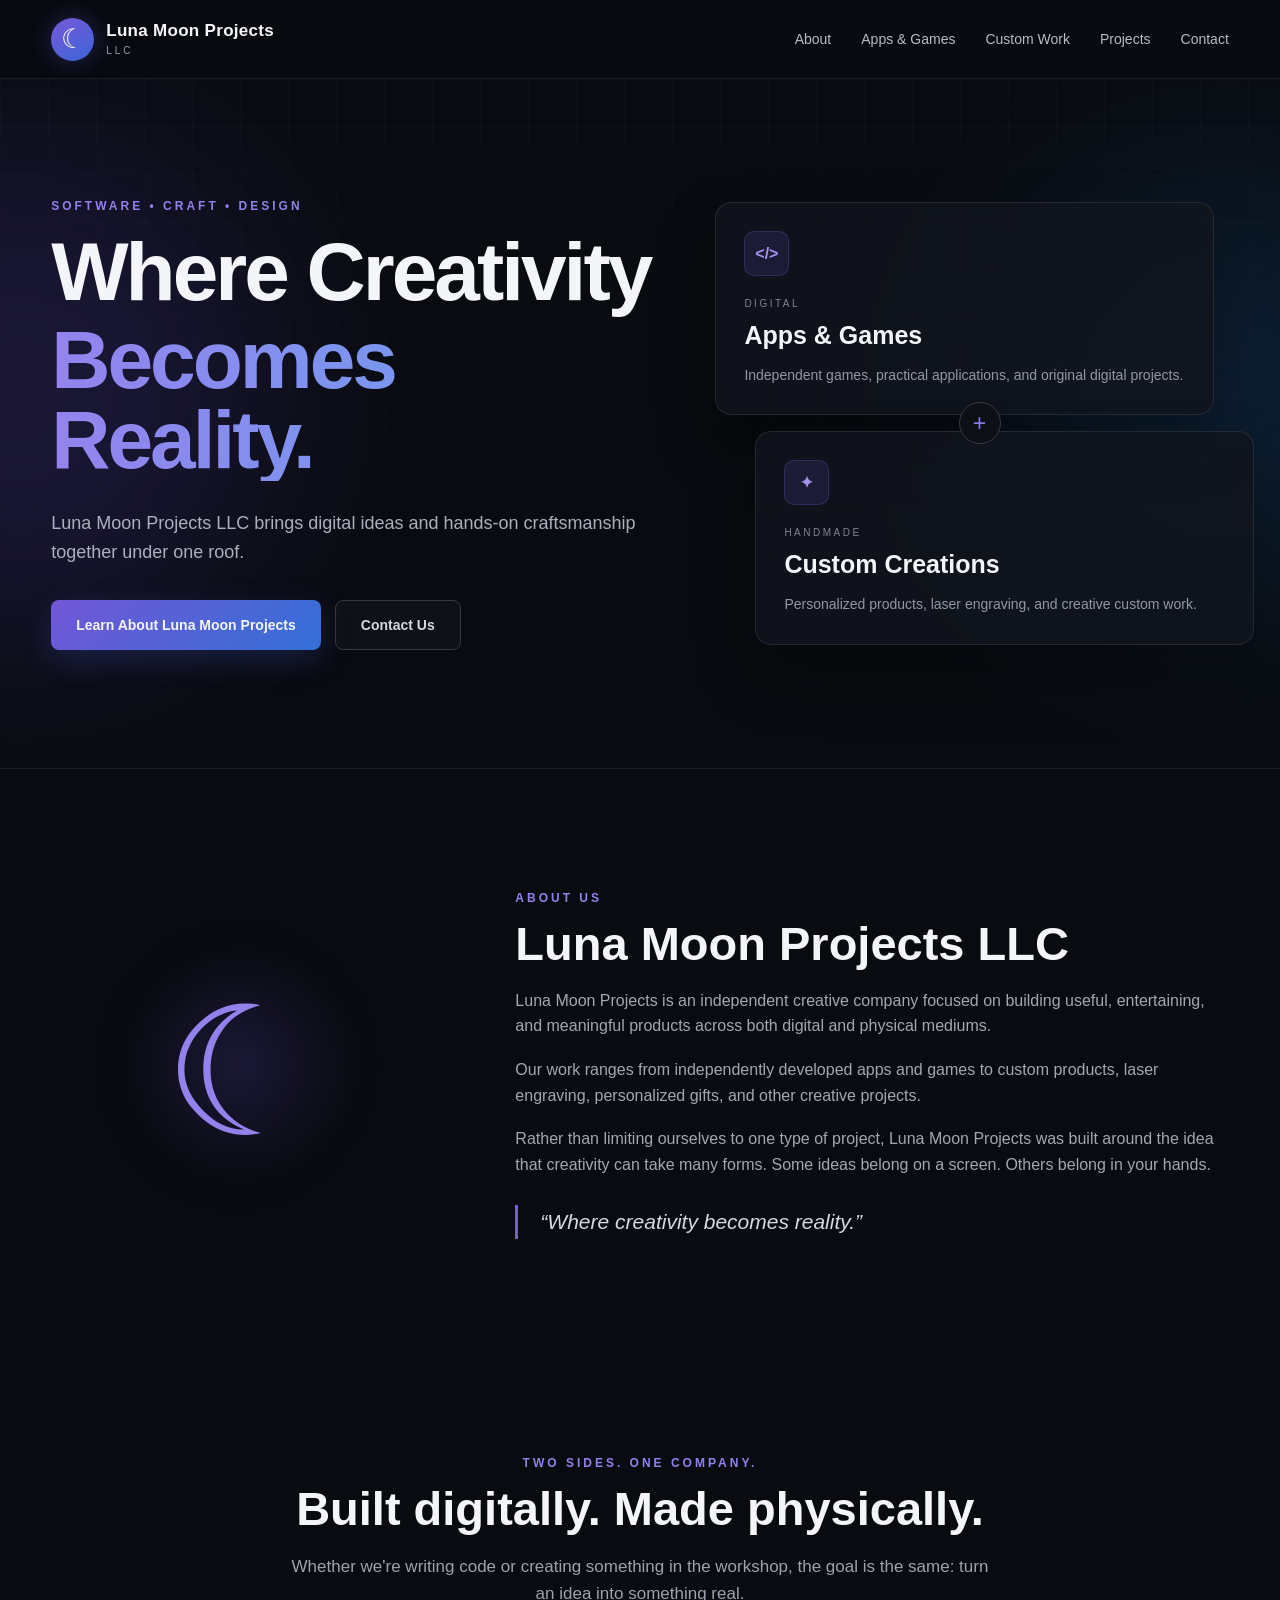
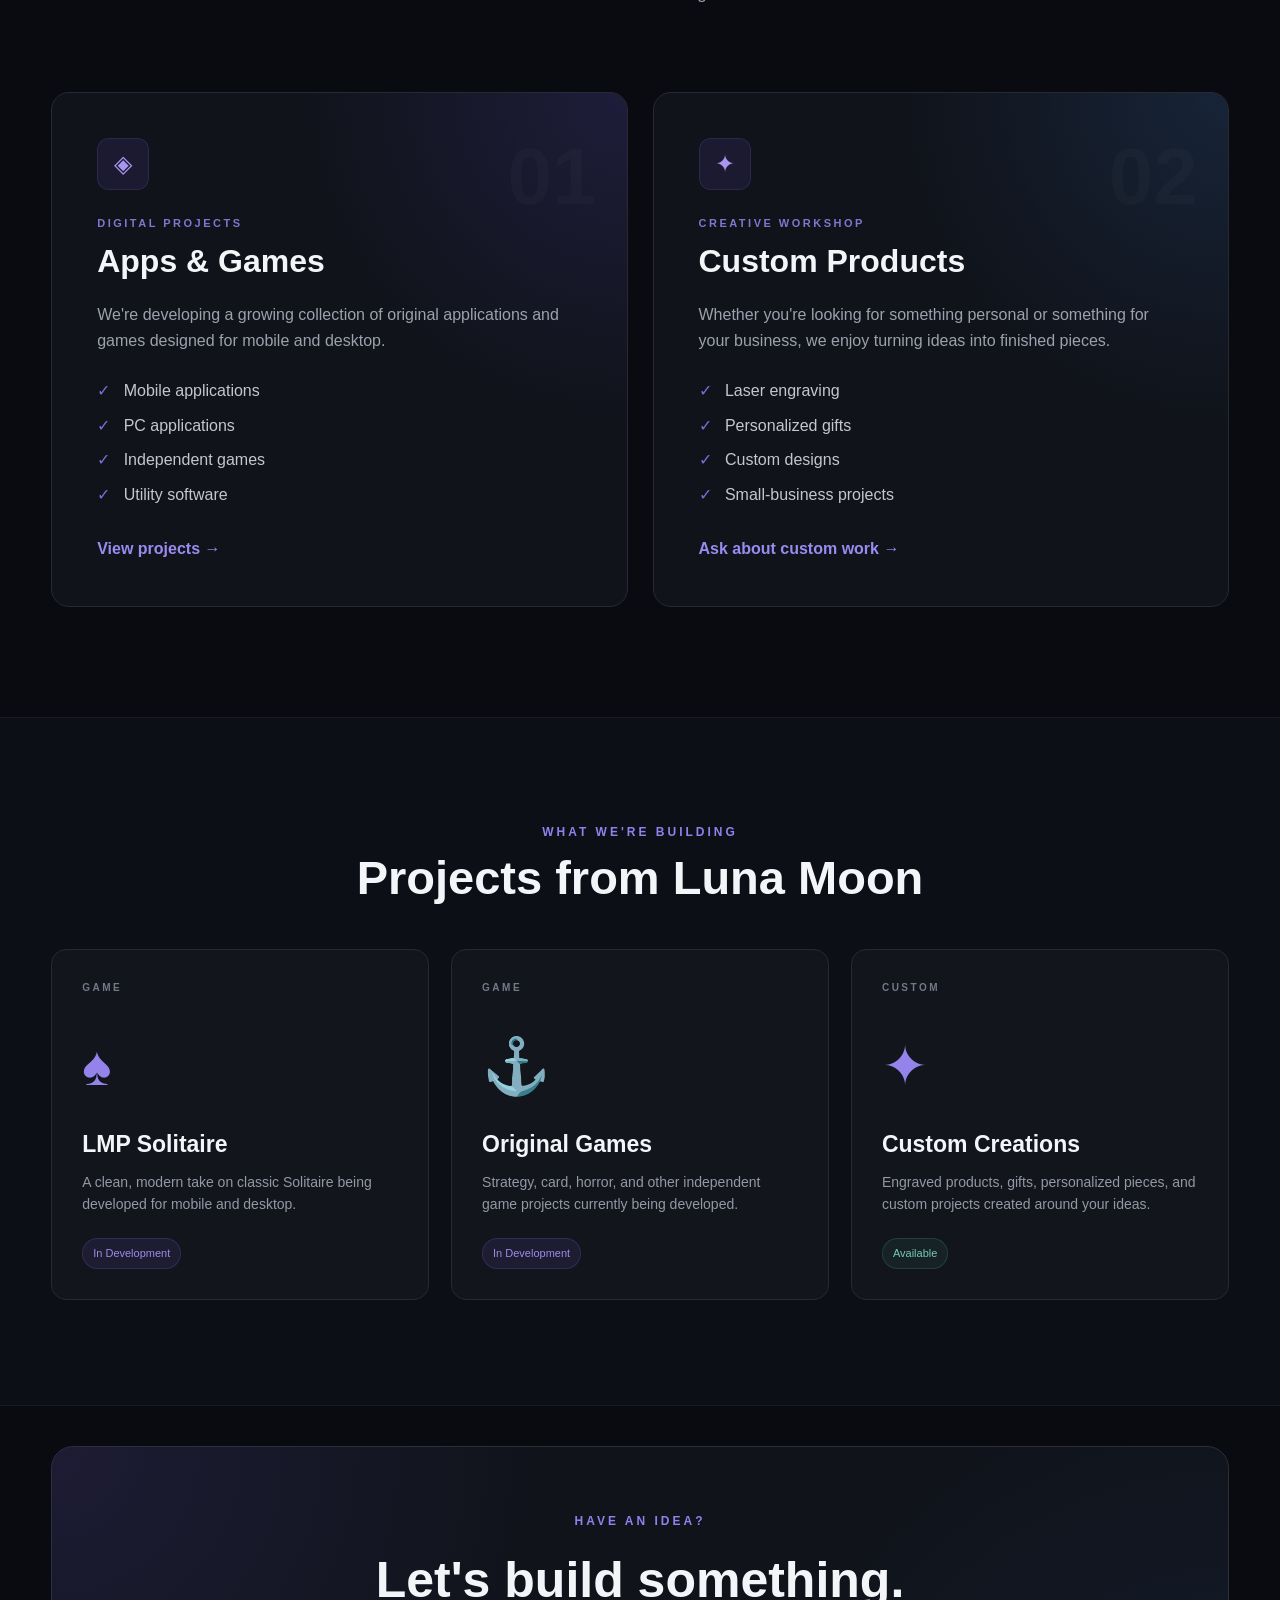
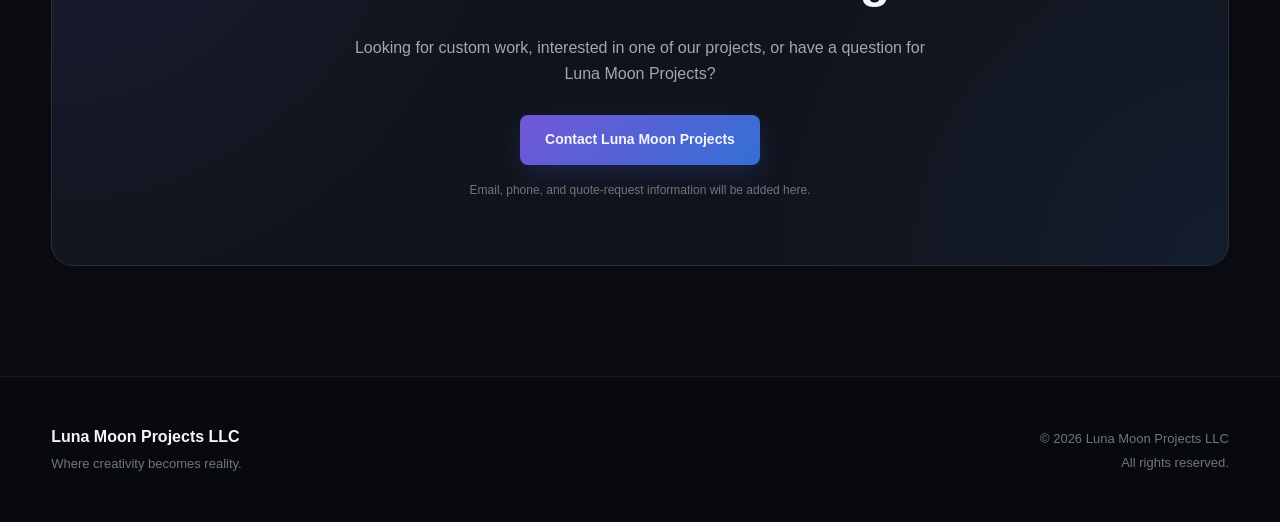
==== index.html @ 57dd5afe "Refactor index.html for navigation and content updates Updated navigation links and modified content" ====
<!DOCTYPE html>
<html lang="en">
<head>
    <meta charset="UTF-8">
    <meta name="viewport" content="width=device-width, initial-scale=1.0">

    <title>Luna Moon Projects LLC</title>

    <meta name="description" content="Luna Moon Projects LLC creates apps, games, custom products, engraved goods, and creative projects.">

    <link rel="stylesheet" href="css/style.css">
</head>

<body>

<header class="site-header">
    <div class="nav-container">

        <a class="brand" href="#home">
            <div class="brand-moon">☾</div>

            <div class="brand-text">
                <span class="brand-name">Luna Moon Projects</span>
                <span class="brand-sub">LLC</span>
            </div>
        </a>

        <nav class="main-nav">
            <a href="#about">About</a>
            <a href="#digital">Apps & Games</a>
            <a href="#custom">Custom Work</a>
            <a href="#projects">Projects</a>
            <a href="#contact">Contact</a>
        </nav>

    </div>
</header>


<main>

<section class="hero" id="home">

    <div class="hero-glow hero-glow-one"></div>
    <div class="hero-glow hero-glow-two"></div>

    <div class="hero-content">

        <div class="hero-copy">

            <p class="eyebrow">
                SOFTWARE • CRAFT • DESIGN
            </p>

            <h1>
                Where Creativity
                <span>Becomes Reality.</span>
            </h1>

            <p class="hero-description">
                Luna Moon Projects LLC brings digital ideas and hands-on
                craftsmanship together under one roof.
            </p>

            <div class="hero-buttons">
                <a class="button button-primary" href="#about">
                    Learn About Luna Moon Projects
                </a>

                <a class="button button-secondary" href="#contact">
                    Contact Us
                </a>
            </div>

        </div>


        <div class="hero-showcase">

            <div class="showcase-card digital-card">

                <div class="showcase-icon">
                    &lt;/&gt;
                </div>

                <p class="showcase-label">
                    DIGITAL
                </p>

                <h2>
                    Apps & Games
                </h2>

                <p>
                    Independent games, practical applications, and original
                    digital projects.
                </p>

            </div>


            <div class="showcase-divider">
                <span>+</span>
            </div>


            <div class="showcase-card craft-card">

                <div class="showcase-icon">
                    ✦
                </div>

                <p class="showcase-label">
                    HANDMADE
                </p>

                <h2>
                    Custom Creations
                </h2>

                <p>
                    Personalized products, laser engraving, and creative custom work.
                </p>

            </div>

        </div>

    </div>

</section>



<section class="about-section" id="about">

    <div class="section-container about-grid">

        <div class="about-symbol">
            <div class="large-moon">
                ☾
            </div>
        </div>


        <div class="about-copy">

            <p class="section-kicker">
                ABOUT US
            </p>

            <h2 class="section-title left-title">
                Luna Moon Projects LLC
            </h2>

            <p>
                Luna Moon Projects is an independent creative company focused on
                building useful, entertaining, and meaningful products across
                both digital and physical mediums.
            </p>

            <p>
                Our work ranges from independently developed apps and games to
                custom products, laser engraving, personalized gifts, and other
                creative projects.
            </p>

            <p>
                Rather than limiting ourselves to one type of project, Luna Moon
                Projects was built around the idea that creativity can take many
                forms. Some ideas belong on a screen. Others belong in your hands.
            </p>

            <blockquote>
                “Where creativity becomes reality.”
            </blockquote>

        </div>

    </div>

</section>



<section class="intro-section">

    <div class="section-container">

        <p class="section-kicker">
            TWO SIDES. ONE COMPANY.
        </p>

        <h2 class="section-title">
            Built digitally. Made physically.
        </h2>

        <p class="section-intro">
            Whether we're writing code or creating something in the workshop,
            the goal is the same: turn an idea into something real.
        </p>

    </div>

</section>



<section class="services-section">

    <div class="section-container services-grid">

        <article class="service-panel digital-panel" id="digital">

            <div class="panel-number">
                01
            </div>

            <div class="panel-icon">
                ◈
            </div>

            <p class="panel-category">
                DIGITAL PROJECTS
            </p>

            <h2>
                Apps & Games
            </h2>

            <p>
                We're developing a growing collection of original applications
                and games designed for mobile and desktop.
            </p>

            <div class="feature-list">

                <div class="feature">
                    <span>✓</span>
                    Mobile applications
                </div>

                <div class="feature">
                    <span>✓</span>
                    PC applications
                </div>

                <div class="feature">
                    <span>✓</span>
                    Independent games
                </div>

                <div class="feature">
                    <span>✓</span>
                    Utility software
                </div>

            </div>

            <a class="text-link" href="#projects">
                View projects →
            </a>

        </article>


        <article class="service-panel craft-panel" id="custom">

            <div class="panel-number">
                02
            </div>

            <div class="panel-icon">
                ✦
            </div>

            <p class="panel-category">
                CREATIVE WORKSHOP
            </p>

            <h2>
                Custom Products
            </h2>

            <p>
                Whether you're looking for something personal or something for
                your business, we enjoy turning ideas into finished pieces.
            </p>

            <div class="feature-list">

                <div class="feature">
                    <span>✓</span>
                    Laser engraving
                </div>

                <div class="feature">
                    <span>✓</span>
                    Personalized gifts
                </div>

                <div class="feature">
                    <span>✓</span>
                    Custom designs
                </div>

                <div class="feature">
                    <span>✓</span>
                    Small-business projects
                </div>

            </div>

            <a class="text-link" href="#contact">
                Ask about custom work →
            </a>

        </article>

    </div>

</section>



<section class="projects-section" id="projects">

    <div class="section-container">

        <p class="section-kicker">
            WHAT WE'RE BUILDING
        </p>

        <h2 class="section-title">
            Projects from Luna Moon
        </h2>


        <div class="project-grid">

            <article class="project-card">

                <div class="project-type">
                    GAME
                </div>

                <div class="project-art">
                    ♠
                </div>

                <h3>
                    LMP Solitaire
                </h3>

                <p>
                    A clean, modern take on classic Solitaire being developed
                    for mobile and desktop.
                </p>

                <span class="status-badge">
                    In Development
                </span>

            </article>


            <article class="project-card">

                <div class="project-type">
                    GAME
                </div>

                <div class="project-art">
                    ⚓
                </div>

                <h3>
                    Original Games
                </h3>

                <p>
                    Strategy, card, horror, and other independent game projects
                    currently being developed.
                </p>

                <span class="status-badge">
                    In Development
                </span>

            </article>


            <article class="project-card">

                <div class="project-type">
                    CUSTOM
                </div>

                <div class="project-art">
                    ✦
                </div>

                <h3>
                    Custom Creations
                </h3>

                <p>
                    Engraved products, gifts, personalized pieces, and custom
                    projects created around your ideas.
                </p>

                <span class="status-badge available">
                    Available
                </span>

            </article>

        </div>

    </div>

</section>



<section class="contact-section" id="contact">

    <div class="section-container">

        <div class="contact-box">

            <p class="section-kicker">
                HAVE AN IDEA?
            </p>

            <h2>
                Let's build something.
            </h2>

            <p>
                Looking for custom work, interested in one of our projects,
                or have a question for Luna Moon Projects?
            </p>

            <a class="button button-primary" href="#">
                Contact Luna Moon Projects
            </a>

            <p class="contact-note">
                Email, phone, and quote-request information will be added here.
            </p>

        </div>

    </div>

</section>

</main>



<footer>

    <div class="footer-container">

        <div>
            <strong>Luna Moon Projects LLC</strong>
            <p>Where creativity becomes reality.</p>
        </div>

        <div class="footer-right">
            <p>
                © 2026 Luna Moon Projects LLC
            </p>

            <p>
                All rights reserved.
            </p>
        </div>

    </div>

</footer>

</body>
</html>
---- css/style.css ----
* {
    box-sizing: border-box;
    margin: 0;
    padding: 0;
}

html {
    scroll-behavior: smooth;
}

body {
    font-family: Arial, Helvetica, sans-serif;
    background: #090b10;
    color: #f4f5f8;
    line-height: 1.6;
}

a {
    color: inherit;
    text-decoration: none;
}

.site-header {
    position: sticky;
    top: 0;
    z-index: 1000;
    background: rgba(9, 11, 16, 0.94);
    border-bottom: 1px solid rgba(255, 255, 255, 0.08);
    backdrop-filter: blur(14px);
}

.nav-container {
    width: min(1180px, 92%);
    min-height: 78px;
    margin: auto;
    display: flex;
    align-items: center;
    justify-content: space-between;
    gap: 30px;
}

.brand {
    display: flex;
    align-items: center;
    gap: 12px;
}

.brand-moon {
    width: 43px;
    height: 43px;
    display: grid;
    place-items: center;
    border-radius: 50%;
    background: linear-gradient(145deg, #7759d7, #3c65d8);
    font-size: 27px;
    box-shadow: 0 0 24px rgba(95, 89, 220, 0.35);
}

.brand-text {
    display: flex;
    flex-direction: column;
    line-height: 1.1;
}

.brand-name {
    font-size: 17px;
    font-weight: 700;
    letter-spacing: 0.3px;
}

.brand-sub {
    margin-top: 4px;
    color: #999eac;
    font-size: 10px;
    letter-spacing: 3px;
}

.main-nav {
    display: flex;
    gap: 30px;
}

.main-nav a {
    color: #b8bbc5;
    font-size: 14px;
    transition: 0.2s ease;
}

.main-nav a:hover {
    color: #ffffff;
}

.hero {
    min-height: 690px;
    position: relative;
    overflow: hidden;
    display: flex;
    align-items: center;
    border-bottom: 1px solid rgba(255, 255, 255, 0.07);
}

.hero::before {
    content: "";
    position: absolute;
    inset: 0;
    background:
        linear-gradient(rgba(255,255,255,0.018) 1px, transparent 1px),
        linear-gradient(90deg, rgba(255,255,255,0.018) 1px, transparent 1px);
    background-size: 48px 48px;
    mask-image: linear-gradient(to bottom, black, transparent 90%);
}

.hero-glow {
    position: absolute;
    border-radius: 50%;
    filter: blur(100px);
    opacity: 0.18;
}

.hero-glow-one {
    width: 500px;
    height: 500px;
    background: #694cdd;
    left: -230px;
    top: 60px;
}

.hero-glow-two {
    width: 430px;
    height: 430px;
    background: #2176c9;
    right: -160px;
    top: 100px;
}

.hero-content {
    position: relative;
    z-index: 2;
    width: min(1180px, 92%);
    margin: auto;
    display: grid;
    grid-template-columns: 1.1fr 0.9fr;
    gap: 70px;
    align-items: center;
    padding: 90px 0;
}

.eyebrow,
.section-kicker {
    color: #9181ed;
    font-size: 12px;
    font-weight: 700;
    letter-spacing: 3px;
}

.hero h1 {
    margin-top: 16px;
    max-width: 720px;
    font-size: clamp(48px, 7vw, 82px);
    line-height: 0.98;
    letter-spacing: -3px;
}

.hero h1 span {
    display: block;
    margin-top: 8px;
    background: linear-gradient(90deg, #9483ee, #65a4ef);
    -webkit-background-clip: text;
    color: transparent;
}

.hero-description {
    max-width: 690px;
    margin-top: 28px;
    color: #acb0bd;
    font-size: 18px;
}

.hero-buttons {
    margin-top: 34px;
    display: flex;
    flex-wrap: wrap;
    gap: 14px;
}

.button {
    display: inline-flex;
    min-height: 50px;
    align-items: center;
    justify-content: center;
    padding: 0 25px;
    border-radius: 8px;
    font-weight: 700;
    font-size: 14px;
    transition: transform 0.2s ease, border-color 0.2s ease;
}

.button:hover {
    transform: translateY(-2px);
}

.button-primary {
    background: linear-gradient(135deg, #7257d6, #346fd6);
    box-shadow: 0 10px 30px rgba(66, 91, 211, 0.24);
}

.button-secondary {
    color: #d6d8e0;
    border: 1px solid #333844;
    background: rgba(255,255,255,0.025);
}

.button-secondary:hover {
    border-color: #646a78;
}

.hero-showcase {
    position: relative;
    display: grid;
    gap: 16px;
}

.showcase-card {
    min-height: 200px;
    padding: 28px;
    border-radius: 16px;
    background: rgba(18, 21, 29, 0.83);
    border: 1px solid rgba(255,255,255,0.09);
    box-shadow: 0 30px 60px rgba(0,0,0,0.3);
}

.digital-card {
    transform: translateX(-15px);
}

.craft-card {
    transform: translateX(25px);
}

.showcase-icon {
    width: 45px;
    height: 45px;
    border-radius: 10px;
    display: grid;
    place-items: center;
    background: rgba(108, 84, 216, 0.15);
    border: 1px solid rgba(127, 105, 227, 0.22);
    color: #a390f0;
    font-weight: 700;
}

.showcase-label {
    margin-top: 20px;
    color: #7f8492;
    font-size: 10px;
    letter-spacing: 2.5px;
}

.showcase-card h2 {
    margin-top: 3px;
    font-size: 25px;
}

.showcase-card p:last-child {
    margin-top: 9px;
    color: #9297a5;
    font-size: 14px;
}

.showcase-divider {
    position: absolute;
    z-index: 10;
    width: 42px;
    height: 42px;
    left: 50%;
    top: 50%;
    transform: translate(-50%, -50%);
    display: grid;
    place-items: center;
    border-radius: 50%;
    background: #0c0f15;
    border: 1px solid #343945;
    color: #8b78e8;
    font-size: 23px;
}

.section-container {
    width: min(1180px, 92%);
    margin: auto;
}

.intro-section {
    padding: 95px 0 45px;
    text-align: center;
}

.section-title {
    margin-top: 10px;
    font-size: clamp(32px, 4vw, 47px);
    line-height: 1.1;
}

.section-intro {
    max-width: 710px;
    margin: 18px auto 0;
    color: #9da2ae;
    font-size: 17px;
}

.services-section {
    padding: 40px 0 110px;
}

.services-grid {
    display: grid;
    grid-template-columns: 1fr 1fr;
    gap: 25px;
}

.service-panel {
    position: relative;
    padding: 45px;
    overflow: hidden;
    border-radius: 18px;
    border: 1px solid #252a34;
    background: #10131a;
}

.service-panel::before {
    content: "";
    position: absolute;
    inset: 0;
    pointer-events: none;
}

.digital-panel::before {
    background: radial-gradient(circle at top right, rgba(93, 75, 207, 0.18), transparent 43%);
}

.craft-panel::before {
    background: radial-gradient(circle at top right, rgba(57, 118, 202, 0.17), transparent 43%);
}

.panel-number {
    position: absolute;
    right: 30px;
    top: 20px;
    font-size: 80px;
    font-weight: 800;
    color: rgba(255,255,255,0.025);
}

.panel-icon {
    width: 52px;
    height: 52px;
    position: relative;
    z-index: 2;
    display: grid;
    place-items: center;
    border-radius: 12px;
    color: #a795ef;
    font-size: 24px;
    background: rgba(107,84,215,0.12);
    border: 1px solid rgba(132,110,226,0.17);
}

.panel-category {
    position: relative;
    z-index: 2;
    margin-top: 25px;
    color: #8275cf;
    font-size: 11px;
    letter-spacing: 2.5px;
    font-weight: bold;
}

.service-panel h2 {
    position: relative;
    z-index: 2;
    margin-top: 3px;
    font-size: 32px;
}

.service-panel > p:not(.panel-category) {
    position: relative;
    z-index: 2;
    margin-top: 15px;
    max-width: 480px;
    color: #9ca1ad;
}

.feature-list {
    position: relative;
    z-index: 2;
    margin-top: 25px;
    display: grid;
    gap: 9px;
}

.feature {
    color: #c4c7d0;
}

.feature span {
    margin-right: 9px;
    color: #7e6cdb;
}

.text-link {
    position: relative;
    z-index: 2;
    display: inline-block;
    margin-top: 28px;
    color: #9b8af0;
    font-weight: 700;
}

.projects-section {
    padding: 105px 0;
    background: #0c0f15;
    border-top: 1px solid rgba(255,255,255,0.05);
    border-bottom: 1px solid rgba(255,255,255,0.05);
    text-align: center;
}

.project-grid {
    margin-top: 45px;
    display: grid;
    grid-template-columns: repeat(3, 1fr);
    gap: 22px;
    text-align: left;
}

.project-card {
    min-height: 330px;
    padding: 30px;
    border-radius: 15px;
    background: #12151c;
    border: 1px solid #252a34;
    transition: transform 0.2s ease, border-color 0.2s ease;
}

.project-card:hover {
    transform: translateY(-4px);
    border-color: #454c5c;
}

.project-type {
    color: #737988;
    font-size: 10px;
    letter-spacing: 2.5px;
    font-weight: bold;
}

.project-art {
    margin-top: 30px;
    height: 80px;
    display: flex;
    align-items: center;
    font-size: 55px;
    color: #9583ec;
}

.project-card h3 {
    margin-top: 20px;
    font-size: 23px;
}

.project-card p {
    margin-top: 8px;
    color: #9398a5;
    font-size: 14px;
}

.status-badge {
    display: inline-block;
    margin-top: 22px;
    padding: 6px 10px;
    border-radius: 50px;
    background: rgba(116,89,218,0.11);
    border: 1px solid rgba(116,89,218,0.24);
    color: #9c8cec;
    font-size: 11px;
}

.status-badge.available {
    background: rgba(60,130,115,0.12);
    border-color: rgba(70,150,130,0.25);
    color: #75c9b5;
}

.about-section {
    padding: 120px 0;
}

.about-grid {
    display: grid;
    grid-template-columns: 0.7fr 1.3fr;
    gap: 80px;
    align-items: center;
}

.about-symbol {
    display: grid;
    place-items: center;
}

.large-moon {
    width: 270px;
    height: 270px;
    display: grid;
    place-items: center;
    border-radius: 50%;
    font-size: 180px;
    color: #9381ec;
    background: radial-gradient(circle, rgba(106,84,213,0.16), transparent 65%);
    filter: drop-shadow(0 0 40px rgba(103,83,211,0.18));
}

.left-title {
    text-align: left;
}

.about-copy > p:not(.section-kicker) {
    margin-top: 18px;
    color: #a2a7b2;
    font-size: 16px;
}

blockquote {
    margin-top: 28px;
    padding-left: 22px;
    border-left: 3px solid #755fd6;
    color: #d7d9e0;
    font-size: 21px;
    font-style: italic;
}

.contact-section {
    padding: 40px 0 110px;
}

.contact-box {
    padding: 65px 30px;
    text-align: center;
    border-radius: 22px;
    border: 1px solid #2a2f3a;
    background:
        radial-gradient(circle at top left, rgba(107,81,214,0.14), transparent 40%),
        radial-gradient(circle at bottom right, rgba(50,105,196,0.12), transparent 40%),
        #10131a;
}

.contact-box h2 {
    margin-top: 9px;
    font-size: clamp(34px, 5vw, 50px);
}

.contact-box > p:not(.section-kicker):not(.contact-note) {
    max-width: 600px;
    margin: 15px auto 28px;
    color: #a3a7b1;
}

.contact-note {
    margin-top: 16px;
    color: #6f7481;
    font-size: 12px;
}

footer {
    border-top: 1px solid rgba(255,255,255,0.07);
    background: #07090d;
}

.footer-container {
    width: min(1180px, 92%);
    min-height: 145px;
    margin: auto;
    display: flex;
    justify-content: space-between;
    align-items: center;
    gap: 40px;
}

.footer-container p {
    color: #707581;
    font-size: 13px;
    margin-top: 4px;
}

.footer-right {
    text-align: right;
}


@media (max-width: 900px) {

    .main-nav {
        display: none;
    }

    .hero-content {
        grid-template-columns: 1fr;
        gap: 45px;
    }

    .hero-showcase {
        max-width: 620px;
    }

    .digital-card,
    .craft-card {
        transform: none;
    }

    .services-grid {
        grid-template-columns: 1fr;
    }

    .project-grid {
        grid-template-columns: 1fr;
    }

    .about-grid {
        grid-template-columns: 1fr;
        gap: 35px;
    }

    .large-moon {
        width: 190px;
        height: 190px;
        font-size: 125px;
    }

    .about-copy {
        text-align: center;
    }

    .left-title {
        text-align: center;
    }

}


@media (max-width: 600px) {

    .nav-container {
        min-height: 68px;
    }

    .brand-name {
        font-size: 15px;
    }

    .hero-content {
        padding: 70px 0;
    }

    .hero h1 {
        font-size: 48px;
        letter-spacing: -2px;
    }

    .hero-description {
        font-size: 16px;
    }

    .hero-buttons {
        flex-direction: column;
    }

    .button {
        width: 100%;
    }

    .service-panel {
        padding: 30px;
    }

    .panel-number {
        font-size: 58px;
    }

    .intro-section {
        padding-top: 70px;
    }

    .projects-section,
    .about-section {
        padding: 80px 0;
    }

    .contact-box {
        padding: 48px 20px;
    }

    .footer-container {
        padding: 40px 0;
        flex-direction: column;
        align-items: flex-start;
    }

    .footer-right {
        text-align: left;
    }

}
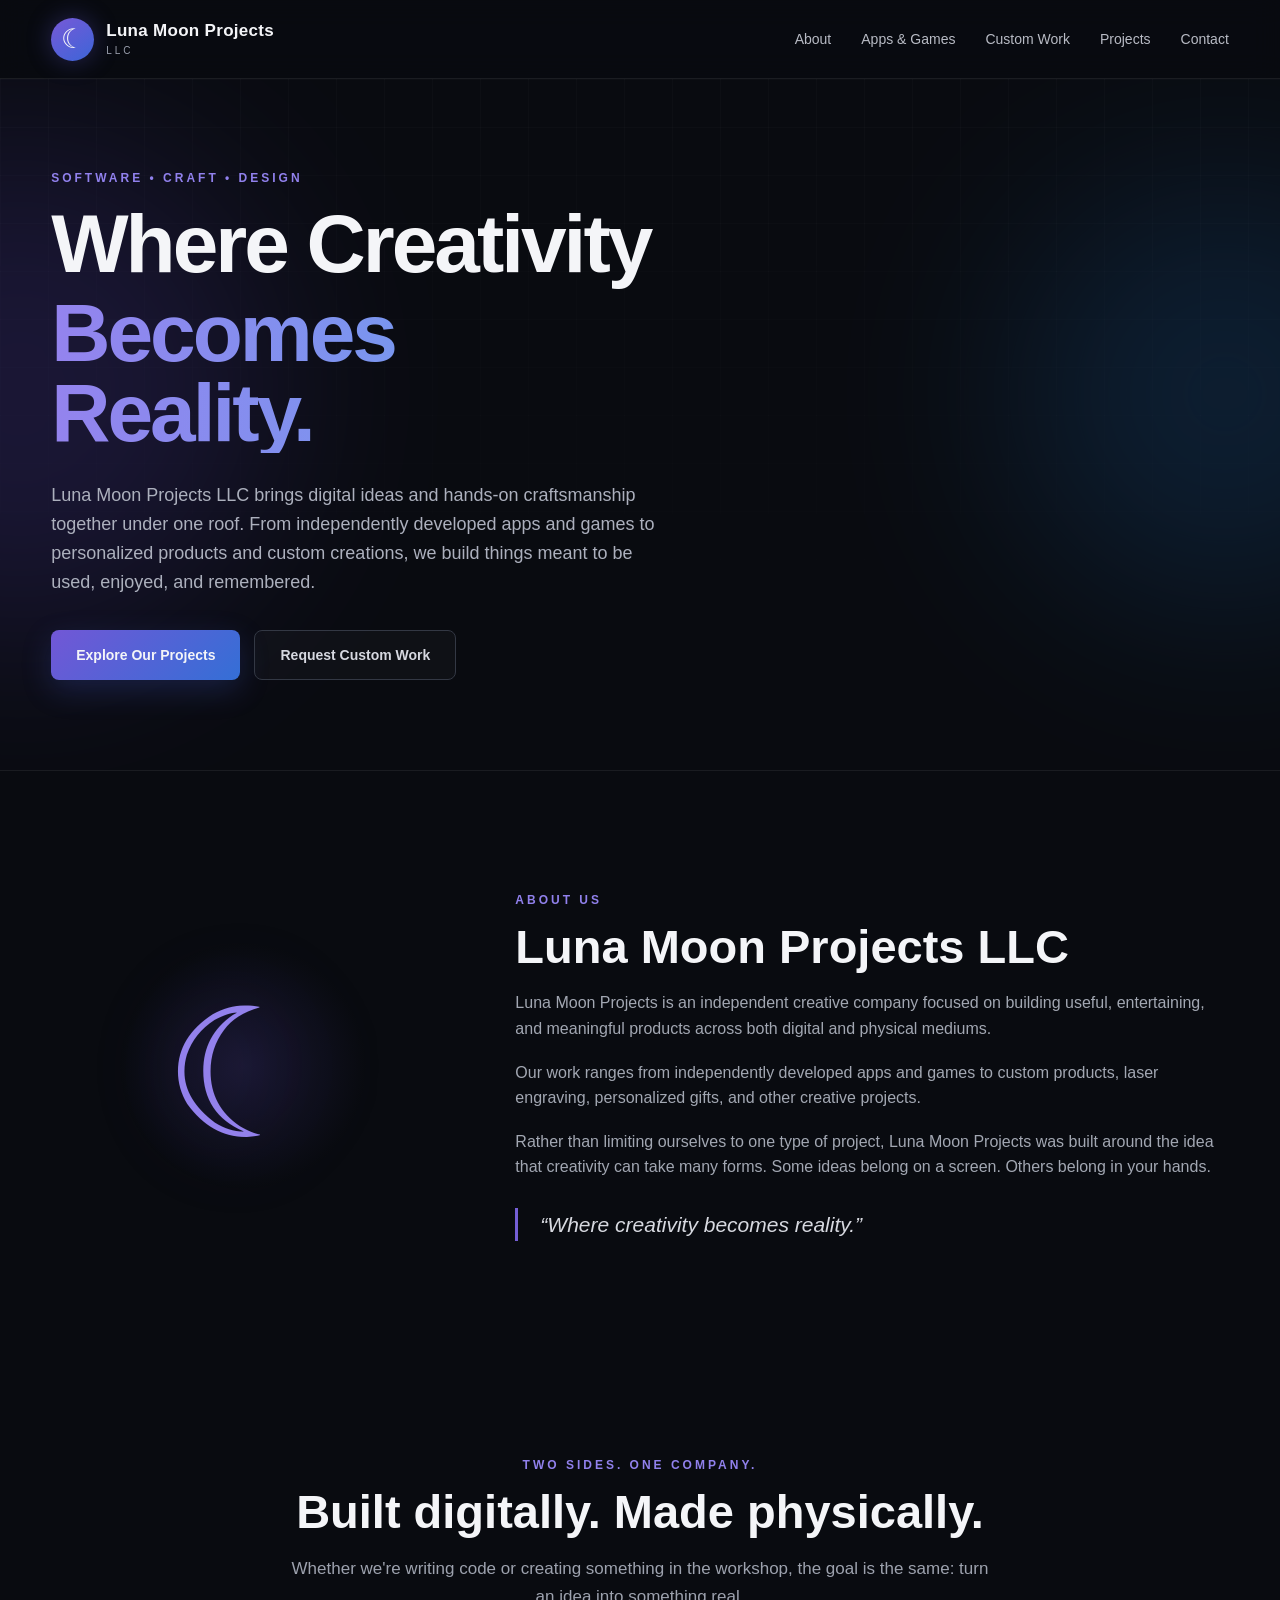
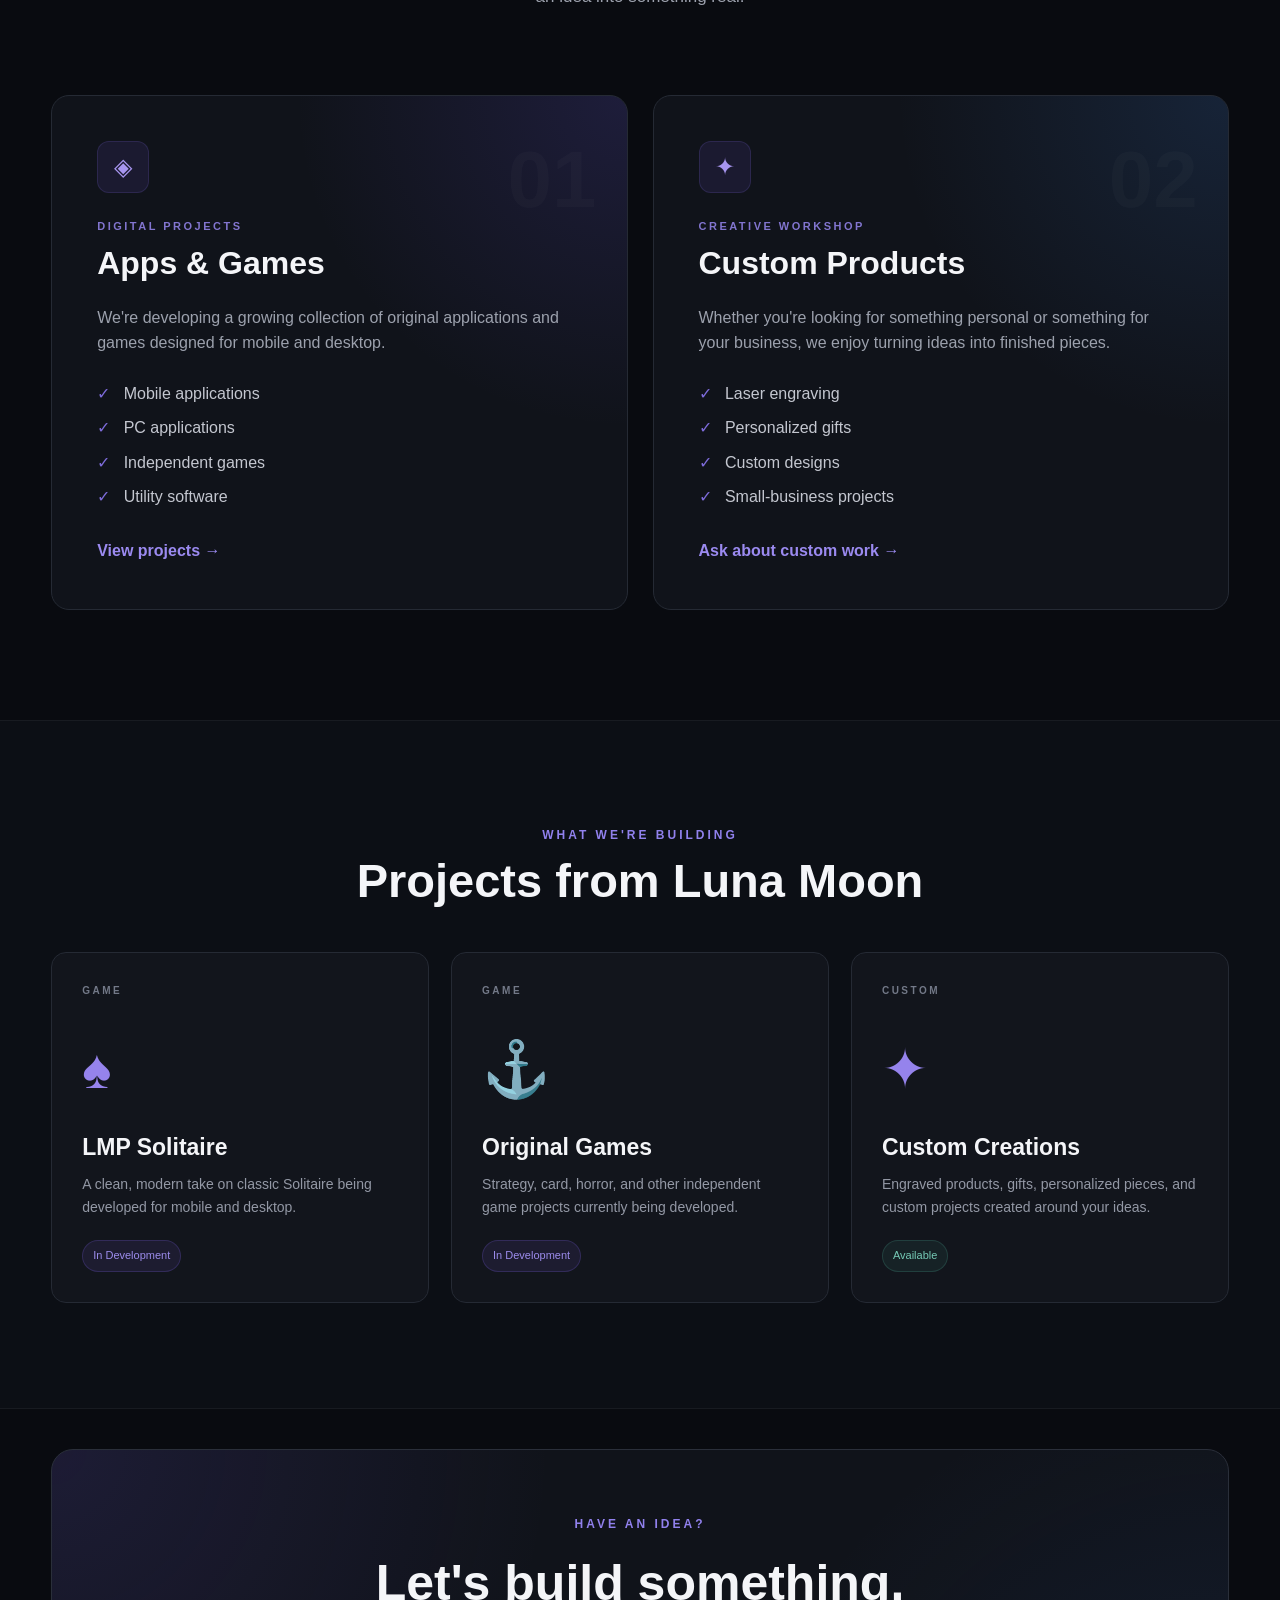
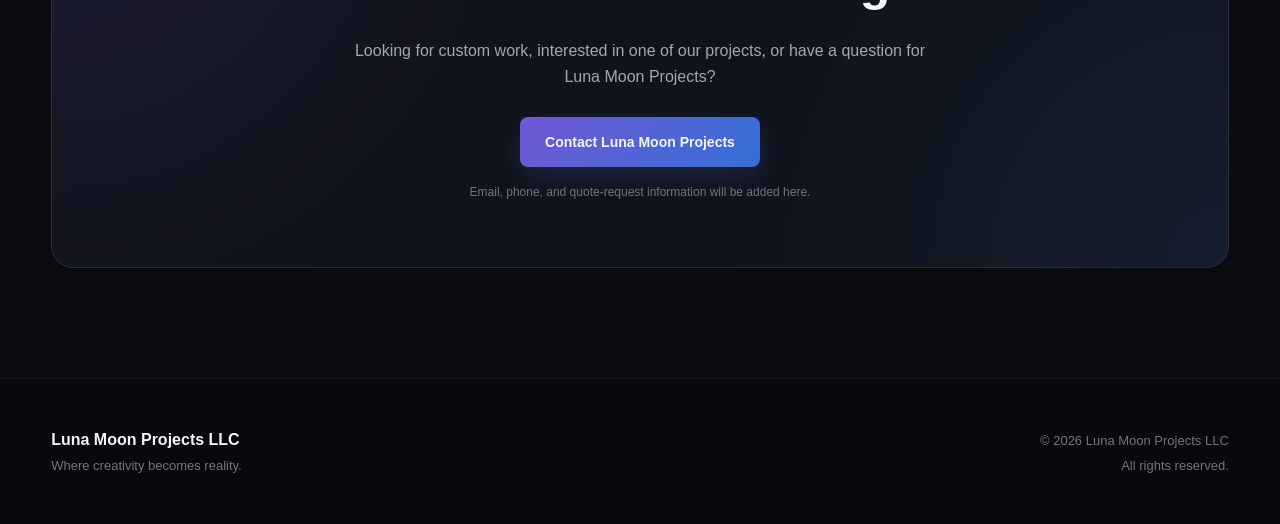
==== commit 92bc89c8: "Revise hero content and remove showcase section Updated hero section text and button links, removed " ====
--- a/index.html
+++ b/index.html
@@ -58,70 +58,20 @@
             </h1>
 
             <p class="hero-description">
-                Luna Moon Projects LLC brings digital ideas and hands-on
-                craftsmanship together under one roof.
+                Luna Moon Projects LLC brings digital ideas and hands-on craftsmanship
+                together under one roof. From independently developed apps and games
+                to personalized products and custom creations, we build things meant
+                to be used, enjoyed, and remembered.
             </p>
 
             <div class="hero-buttons">
-                <a class="button button-primary" href="#about">
-                    Learn About Luna Moon Projects
+                <a class="button button-primary" href="#projects">
+                    Explore Our Projects
                 </a>
 
-                <a class="button button-secondary" href="#contact">
-                    Contact Us
+                <a class="button button-secondary" href="#custom">
+                    Request Custom Work
                 </a>
-            </div>
-
-        </div>
-
-
-        <div class="hero-showcase">
-
-            <div class="showcase-card digital-card">
-
-                <div class="showcase-icon">
-                    &lt;/&gt;
-                </div>
-
-                <p class="showcase-label">
-                    DIGITAL
-                </p>
-
-                <h2>
-                    Apps & Games
-                </h2>
-
-                <p>
-                    Independent games, practical applications, and original
-                    digital projects.
-                </p>
-
-            </div>
-
-
-            <div class="showcase-divider">
-                <span>+</span>
-            </div>
-
-
-            <div class="showcase-card craft-card">
-
-                <div class="showcase-icon">
-                    ✦
-                </div>
-
-                <p class="showcase-label">
-                    HANDMADE
-                </p>
-
-                <h2>
-                    Custom Creations
-                </h2>
-
-                <p>
-                    Personalized products, laser engraving, and creative custom work.
-                </p>
-
             </div>
 
         </div>
@@ -335,7 +285,6 @@
             Projects from Luna Moon
         </h2>
 
-
         <div class="project-grid">
 
             <article class="project-card">
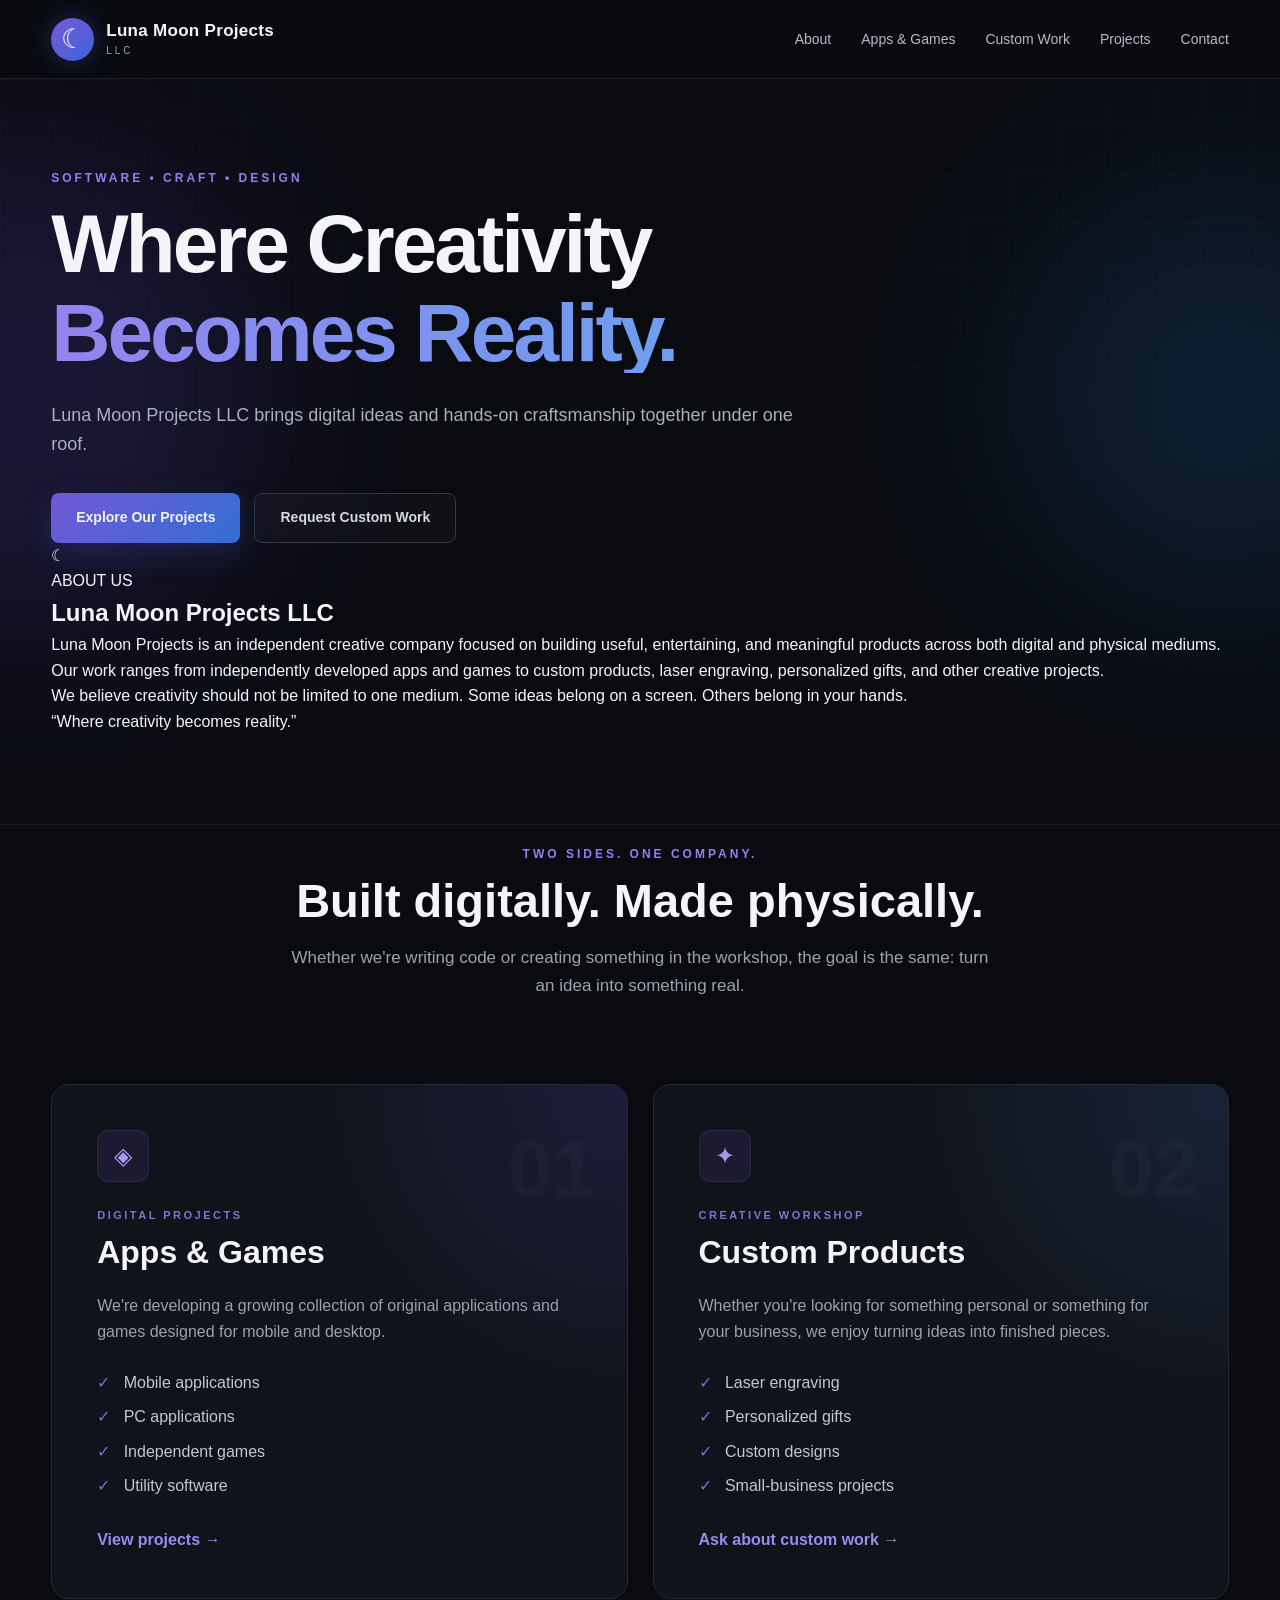
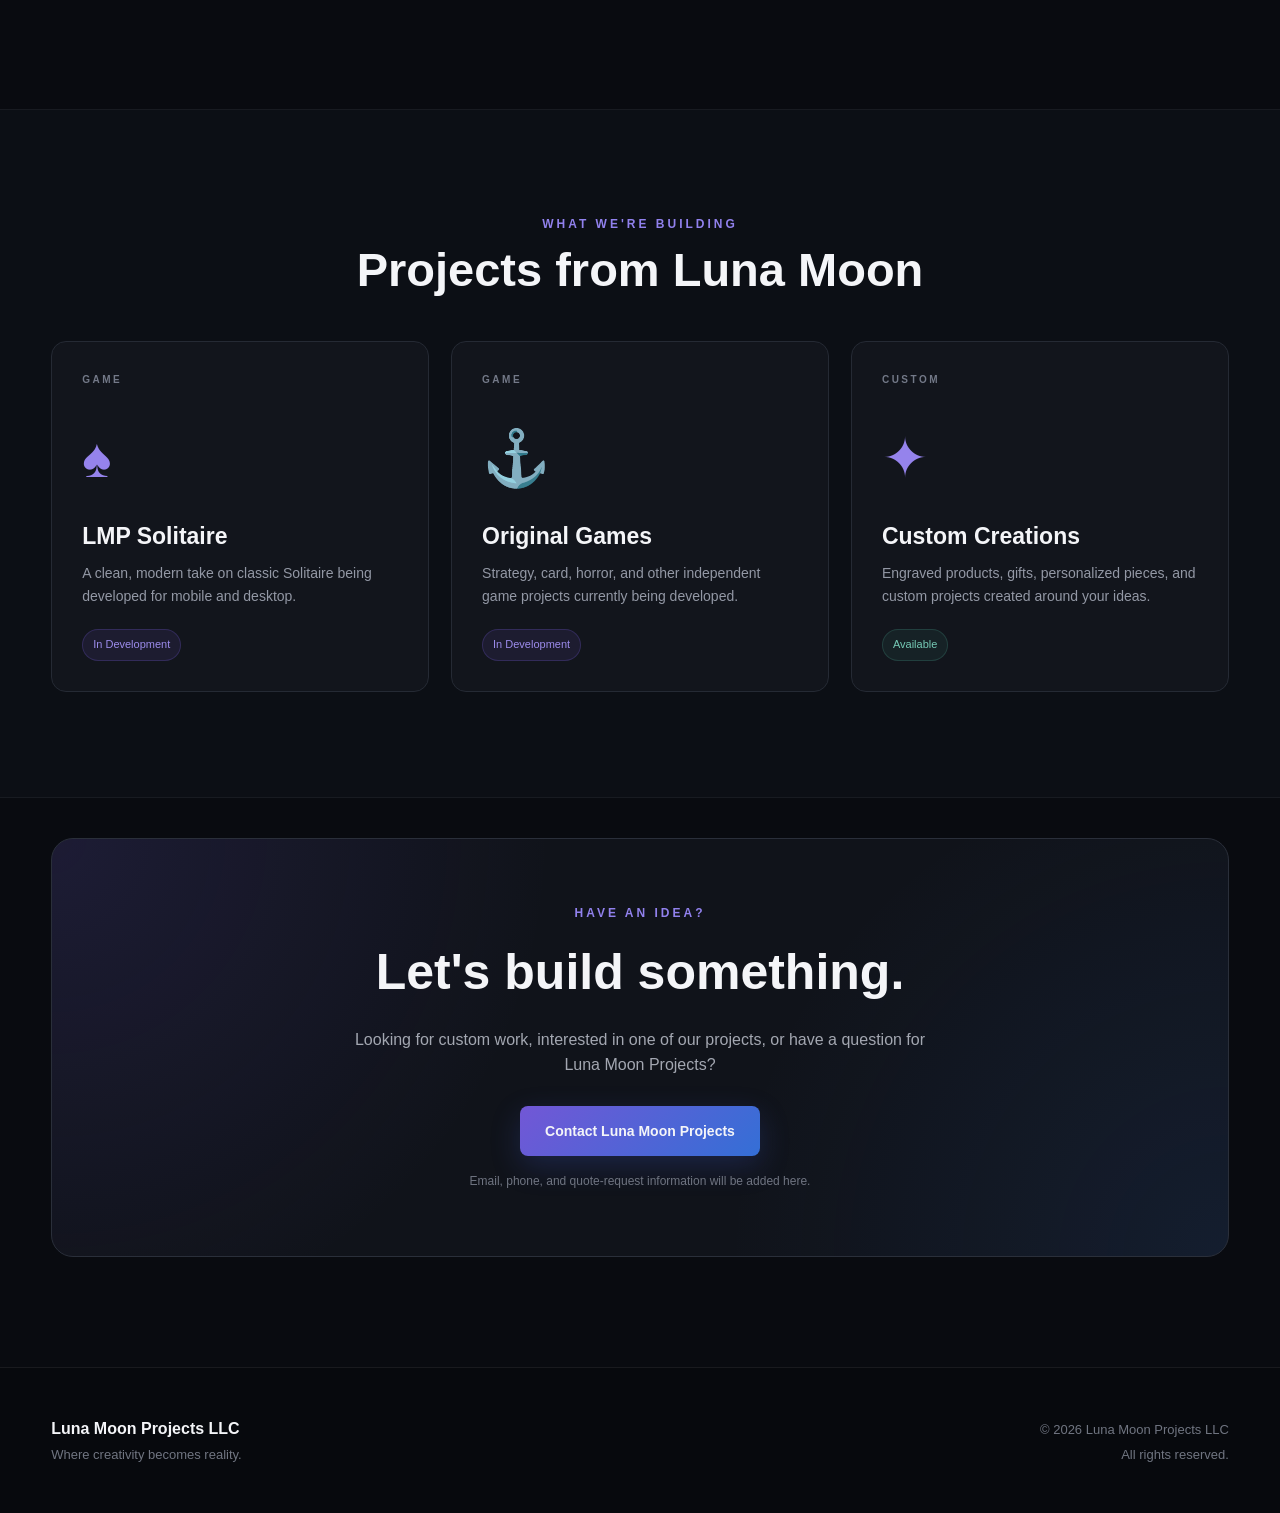
==== commit 3193e70c: "Refactor index.html for improved content and structure Updated the brand section and improved the he" ====
--- a/index.html
+++ b/index.html
@@ -17,16 +17,20 @@
     <div class="nav-container">
 
         <a class="brand" href="#home">
-            <div class="brand-moon">☾</div>
+
+            <div class="brand-moon">
+                ☾
+            </div>
 
             <div class="brand-text">
                 <span class="brand-name">Luna Moon Projects</span>
                 <span class="brand-sub">LLC</span>
             </div>
+
         </a>
 
         <nav class="main-nav">
-            <a href="#about">About</a>
+            <a href="#home">About</a>
             <a href="#digital">Apps & Games</a>
             <a href="#custom">Custom Work</a>
             <a href="#projects">Projects</a>
@@ -39,12 +43,14 @@
 
 <main>
 
+
 <section class="hero" id="home">
 
     <div class="hero-glow hero-glow-one"></div>
     <div class="hero-glow hero-glow-two"></div>
 
     <div class="hero-content">
+
 
         <div class="hero-copy">
 
@@ -58,13 +64,12 @@
             </h1>
 
             <p class="hero-description">
-                Luna Moon Projects LLC brings digital ideas and hands-on craftsmanship
-                together under one roof. From independently developed apps and games
-                to personalized products and custom creations, we build things meant
-                to be used, enjoyed, and remembered.
+                Luna Moon Projects LLC brings digital ideas and hands-on
+                craftsmanship together under one roof.
             </p>
 
             <div class="hero-buttons">
+
                 <a class="button button-primary" href="#projects">
                     Explore Our Projects
                 </a>
@@ -72,41 +77,34 @@
                 <a class="button button-secondary" href="#custom">
                     Request Custom Work
                 </a>
-            </div>
-
-        </div>
-
-    </div>
-
-</section>
-
-
-
-<section class="about-section" id="about">
-
-    <div class="section-container about-grid">
-
-        <div class="about-symbol">
-            <div class="large-moon">
-                ☾
-            </div>
-        </div>
-
-
-        <div class="about-copy">
-
-            <p class="section-kicker">
-                ABOUT US
-            </p>
-
-            <h2 class="section-title left-title">
+
+            </div>
+
+        </div>
+
+
+        <div class="about-hero-card">
+
+            <div class="about-card-top">
+
+                <div class="about-card-icon">
+                    ☾
+                </div>
+
+                <p class="about-card-label">
+                    ABOUT US
+                </p>
+
+            </div>
+
+            <h2>
                 Luna Moon Projects LLC
             </h2>
 
             <p>
-                Luna Moon Projects is an independent creative company focused on
-                building useful, entertaining, and meaningful products across
-                both digital and physical mediums.
+                Luna Moon Projects is an independent creative company focused
+                on building useful, entertaining, and meaningful products
+                across both digital and physical mediums.
             </p>
 
             <p>
@@ -116,16 +114,16 @@
             </p>
 
             <p>
-                Rather than limiting ourselves to one type of project, Luna Moon
-                Projects was built around the idea that creativity can take many
-                forms. Some ideas belong on a screen. Others belong in your hands.
-            </p>
-
-            <blockquote>
+                We believe creativity should not be limited to one medium.
+                Some ideas belong on a screen. Others belong in your hands.
+            </p>
+
+            <div class="about-card-quote">
                 “Where creativity becomes reality.”
-            </blockquote>
-
-        </div>
+            </div>
+
+        </div>
+
 
     </div>
 
@@ -160,6 +158,7 @@
 
     <div class="section-container services-grid">
 
+
         <article class="service-panel digital-panel" id="digital">
 
             <div class="panel-number">
@@ -214,6 +213,7 @@
         </article>
 
 
+
         <article class="service-panel craft-panel" id="custom">
 
             <div class="panel-number">
@@ -267,6 +267,7 @@
 
         </article>
 
+
     </div>
 
 </section>
@@ -285,7 +286,9 @@
             Projects from Luna Moon
         </h2>
 
+
         <div class="project-grid">
+
 
             <article class="project-card">
 
@@ -313,6 +316,7 @@
             </article>
 
 
+
             <article class="project-card">
 
                 <div class="project-type">
@@ -339,6 +343,7 @@
             </article>
 
 
+
             <article class="project-card">
 
                 <div class="project-type">
@@ -364,6 +369,7 @@
 
             </article>
 
+
         </div>
 
     </div>
@@ -405,6 +411,7 @@
 
 </section>
 
+
 </main>
 
 
@@ -414,11 +421,19 @@
     <div class="footer-container">
 
         <div>
-            <strong>Luna Moon Projects LLC</strong>
-            <p>Where creativity becomes reality.</p>
+
+            <strong>
+                Luna Moon Projects LLC
+            </strong>
+
+            <p>
+                Where creativity becomes reality.
+            </p>
+
         </div>
 
         <div class="footer-right">
+
             <p>
                 © 2026 Luna Moon Projects LLC
             </p>
@@ -426,11 +441,13 @@
             <p>
                 All rights reserved.
             </p>
+
         </div>
 
     </div>
 
 </footer>
+
 
 </body>
 </html>
--- a/css/style.css
+++ b/css/style.css
@@ -91,7 +91,7 @@
 }
 
 .hero {
-    min-height: 690px;
+    min-height: 610px;
     position: relative;
     overflow: hidden;
     display: flex;
@@ -138,11 +138,12 @@
     z-index: 2;
     width: min(1180px, 92%);
     margin: auto;
-    display: grid;
-    grid-template-columns: 1.1fr 0.9fr;
-    gap: 70px;
-    align-items: center;
+    display: block;
     padding: 90px 0;
+}
+
+.hero-copy {
+    max-width: 900px;
 }
 
 .eyebrow,
@@ -155,7 +156,7 @@
 
 .hero h1 {
     margin-top: 16px;
-    max-width: 720px;
+    max-width: 760px;
     font-size: clamp(48px, 7vw, 82px);
     line-height: 0.98;
     letter-spacing: -3px;
@@ -170,7 +171,7 @@
 }
 
 .hero-description {
-    max-width: 690px;
+    max-width: 760px;
     margin-top: 28px;
     color: #acb0bd;
     font-size: 18px;
@@ -214,83 +215,60 @@
     border-color: #646a78;
 }
 
-.hero-showcase {
-    position: relative;
-    display: grid;
-    gap: 16px;
-}
-
-.showcase-card {
-    min-height: 200px;
-    padding: 28px;
-    border-radius: 16px;
-    background: rgba(18, 21, 29, 0.83);
-    border: 1px solid rgba(255,255,255,0.09);
-    box-shadow: 0 30px 60px rgba(0,0,0,0.3);
-}
-
-.digital-card {
-    transform: translateX(-15px);
-}
-
-.craft-card {
-    transform: translateX(25px);
-}
-
-.showcase-icon {
-    width: 45px;
-    height: 45px;
-    border-radius: 10px;
-    display: grid;
-    place-items: center;
-    background: rgba(108, 84, 216, 0.15);
-    border: 1px solid rgba(127, 105, 227, 0.22);
-    color: #a390f0;
-    font-weight: 700;
-}
-
-.showcase-label {
-    margin-top: 20px;
-    color: #7f8492;
-    font-size: 10px;
-    letter-spacing: 2.5px;
-}
-
-.showcase-card h2 {
-    margin-top: 3px;
-    font-size: 25px;
-}
-
-.showcase-card p:last-child {
-    margin-top: 9px;
-    color: #9297a5;
-    font-size: 14px;
-}
-
-.showcase-divider {
-    position: absolute;
-    z-index: 10;
-    width: 42px;
-    height: 42px;
-    left: 50%;
-    top: 50%;
-    transform: translate(-50%, -50%);
-    display: grid;
-    place-items: center;
-    border-radius: 50%;
-    background: #0c0f15;
-    border: 1px solid #343945;
-    color: #8b78e8;
-    font-size: 23px;
-}
-
 .section-container {
     width: min(1180px, 92%);
     margin: auto;
 }
 
+.about-section {
+    padding: 120px 0;
+}
+
+.about-grid {
+    display: grid;
+    grid-template-columns: 0.7fr 1.3fr;
+    gap: 80px;
+    align-items: center;
+}
+
+.about-symbol {
+    display: grid;
+    place-items: center;
+}
+
+.large-moon {
+    width: 270px;
+    height: 270px;
+    display: grid;
+    place-items: center;
+    border-radius: 50%;
+    font-size: 180px;
+    color: #9381ec;
+    background: radial-gradient(circle, rgba(106,84,213,0.16), transparent 65%);
+    filter: drop-shadow(0 0 40px rgba(103,83,211,0.18));
+}
+
+.left-title {
+    text-align: left;
+}
+
+.about-copy > p:not(.section-kicker) {
+    margin-top: 18px;
+    color: #a2a7b2;
+    font-size: 16px;
+}
+
+blockquote {
+    margin-top: 28px;
+    padding-left: 22px;
+    border-left: 3px solid #755fd6;
+    color: #d7d9e0;
+    font-size: 21px;
+    font-style: italic;
+}
+
 .intro-section {
-    padding: 95px 0 45px;
+    padding: 20px 0 45px;
     text-align: center;
 }
 
@@ -489,53 +467,6 @@
     color: #75c9b5;
 }
 
-.about-section {
-    padding: 120px 0;
-}
-
-.about-grid {
-    display: grid;
-    grid-template-columns: 0.7fr 1.3fr;
-    gap: 80px;
-    align-items: center;
-}
-
-.about-symbol {
-    display: grid;
-    place-items: center;
-}
-
-.large-moon {
-    width: 270px;
-    height: 270px;
-    display: grid;
-    place-items: center;
-    border-radius: 50%;
-    font-size: 180px;
-    color: #9381ec;
-    background: radial-gradient(circle, rgba(106,84,213,0.16), transparent 65%);
-    filter: drop-shadow(0 0 40px rgba(103,83,211,0.18));
-}
-
-.left-title {
-    text-align: left;
-}
-
-.about-copy > p:not(.section-kicker) {
-    margin-top: 18px;
-    color: #a2a7b2;
-    font-size: 16px;
-}
-
-blockquote {
-    margin-top: 28px;
-    padding-left: 22px;
-    border-left: 3px solid #755fd6;
-    color: #d7d9e0;
-    font-size: 21px;
-    font-style: italic;
-}
-
 .contact-section {
     padding: 40px 0 110px;
 }
@@ -593,25 +524,10 @@
     text-align: right;
 }
 
-
 @media (max-width: 900px) {
 
     .main-nav {
         display: none;
-    }
-
-    .hero-content {
-        grid-template-columns: 1fr;
-        gap: 45px;
-    }
-
-    .hero-showcase {
-        max-width: 620px;
-    }
-
-    .digital-card,
-    .craft-card {
-        transform: none;
     }
 
     .services-grid {
@@ -643,7 +559,6 @@
 
 }
 
-
 @media (max-width: 600px) {
 
     .nav-container {
@@ -684,7 +599,7 @@
     }
 
     .intro-section {
-        padding-top: 70px;
+        padding-top: 35px;
     }
 
     .projects-section,
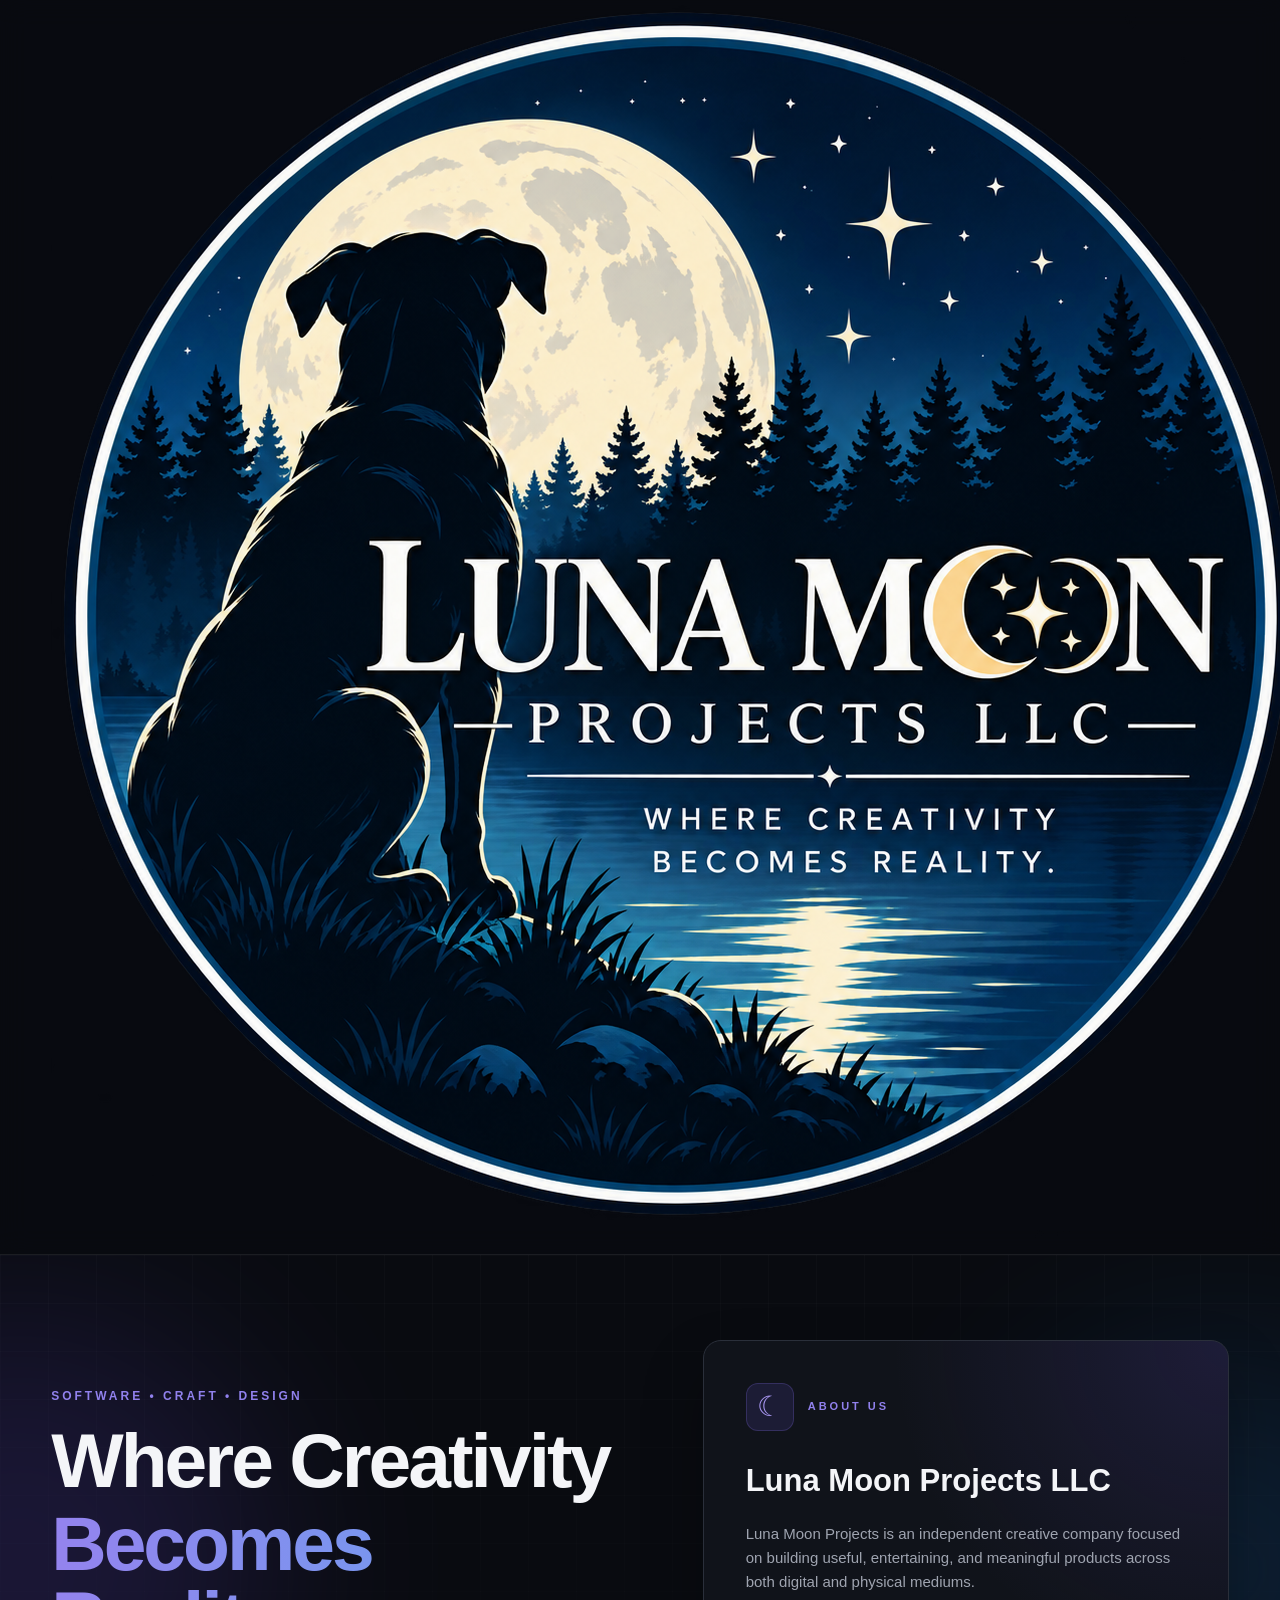
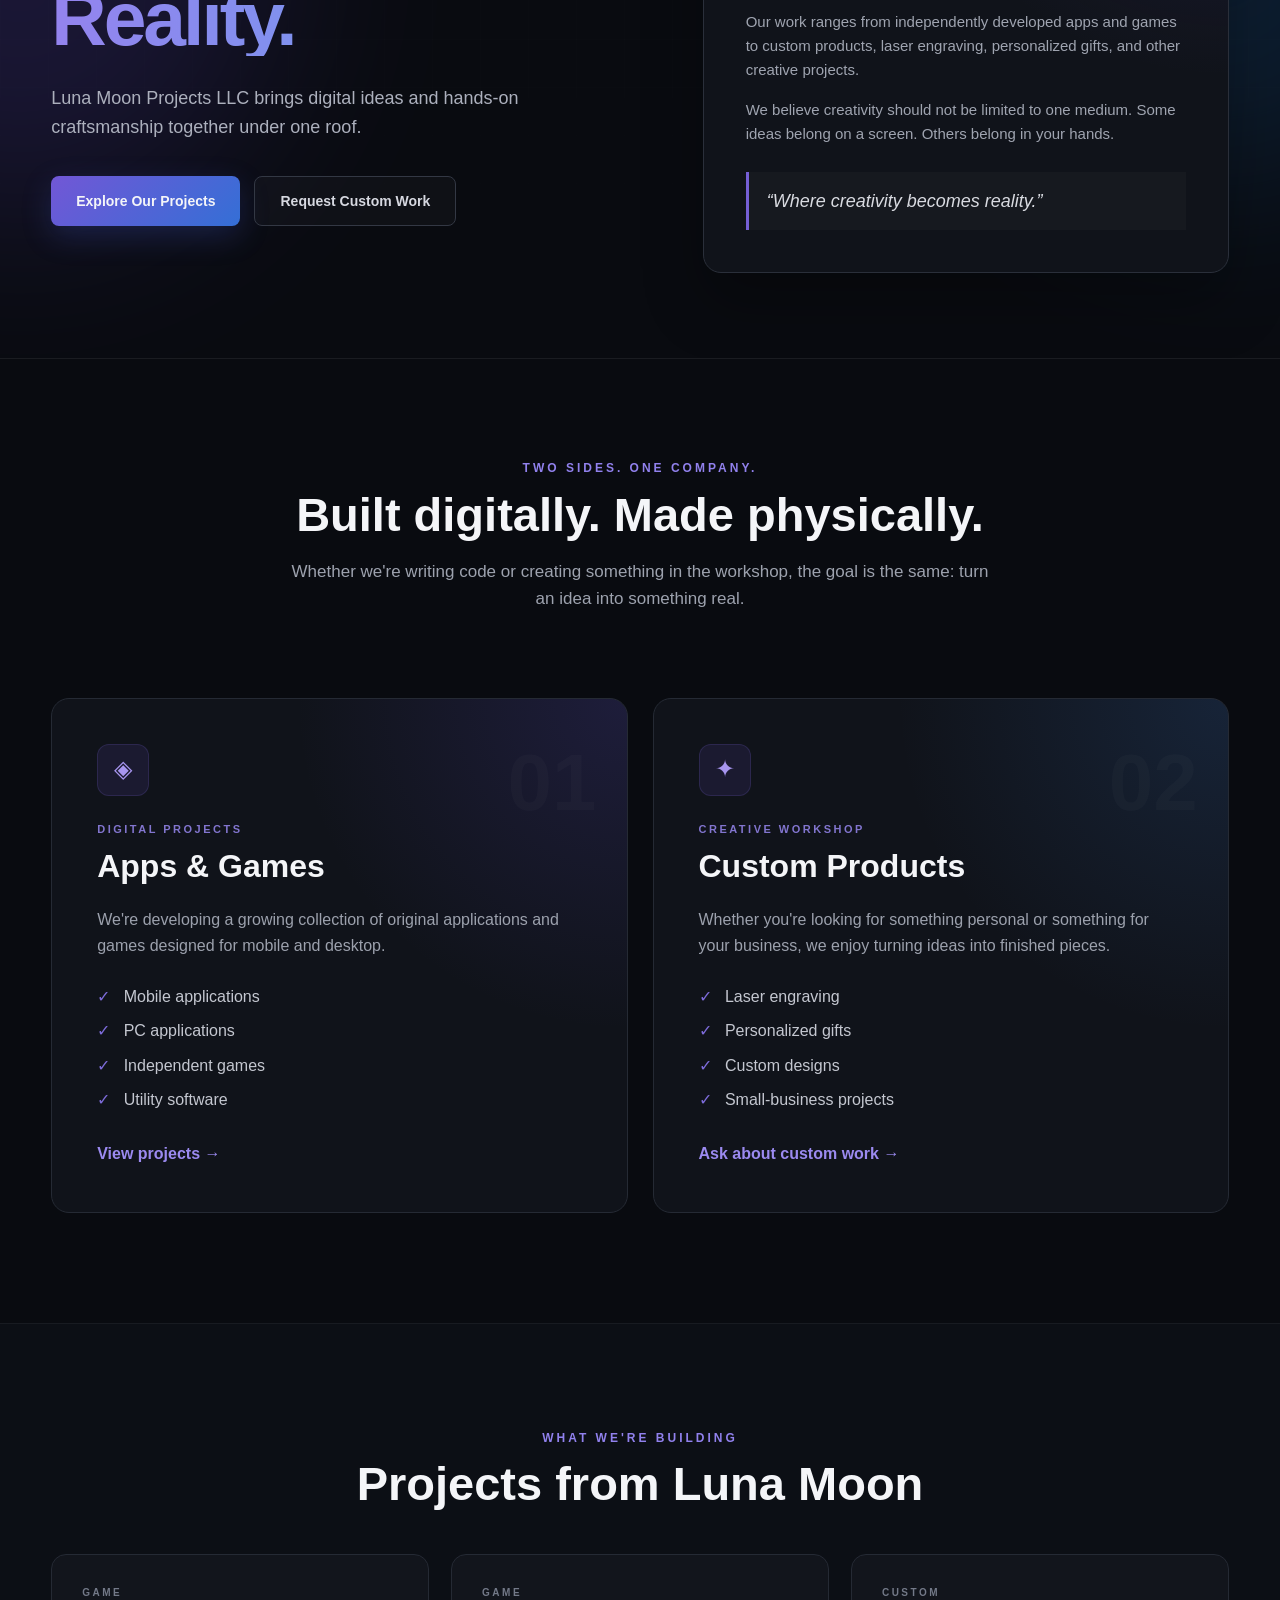
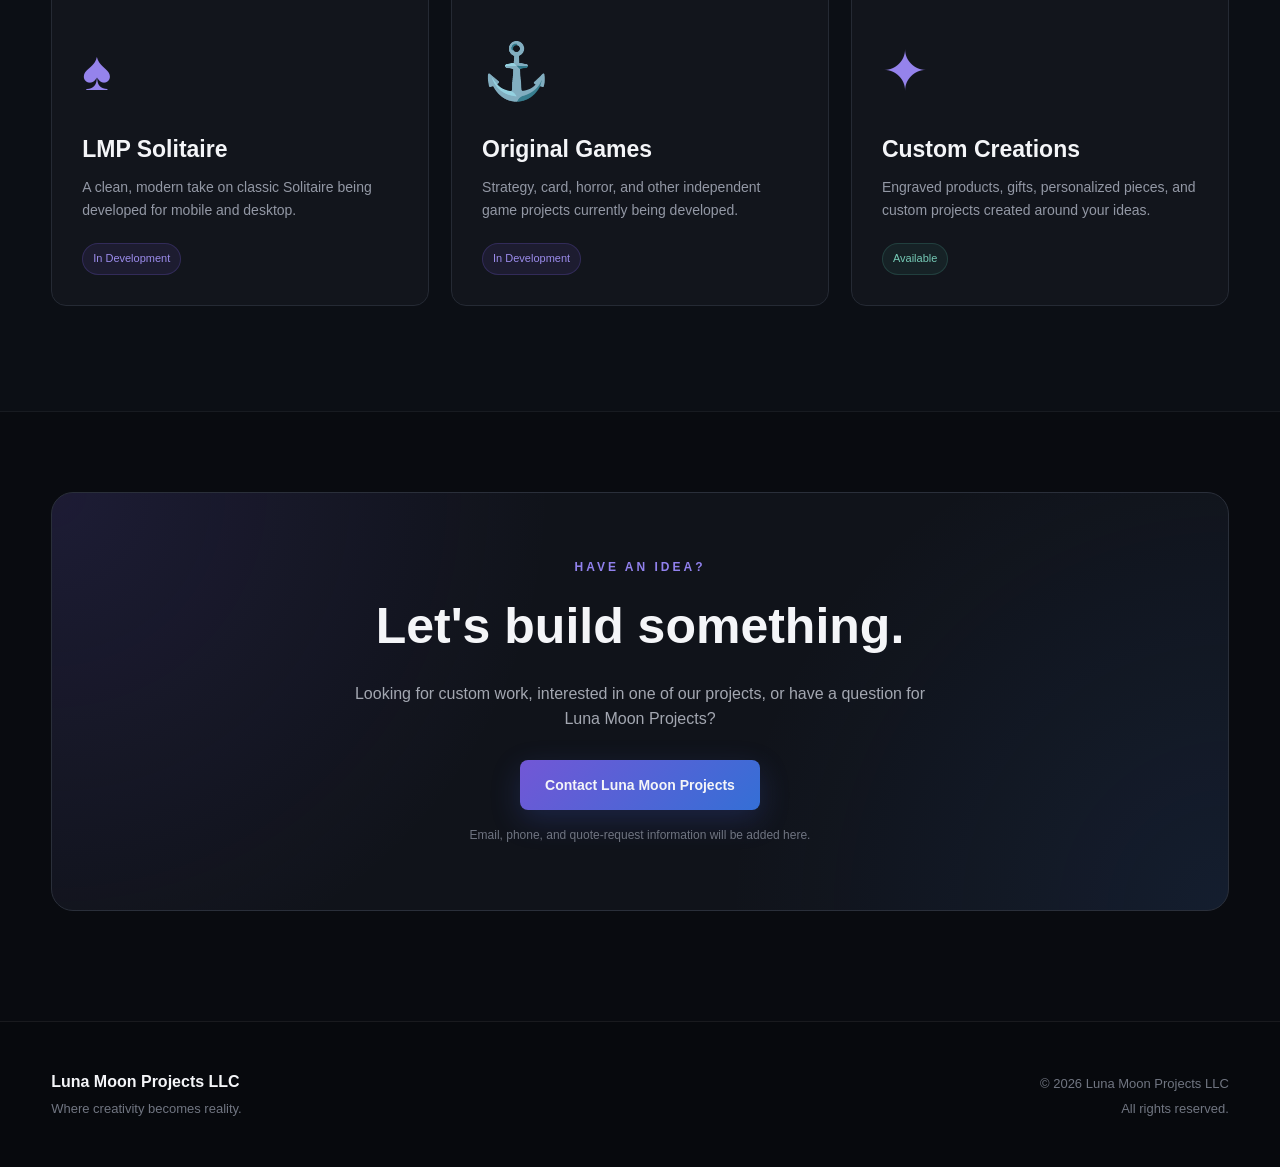
==== commit 6acfa22d: "Update index.html" ====
--- a/index.html
+++ b/index.html
@@ -6,7 +6,10 @@
 
     <title>Luna Moon Projects LLC</title>
 
-    <meta name="description" content="Luna Moon Projects LLC creates apps, games, custom products, engraved goods, and creative projects.">
+    <meta
+        name="description"
+        content="Luna Moon Projects LLC creates apps, games, custom products, engraved goods, and creative projects."
+    >
 
     <link rel="stylesheet" href="css/style.css">
 </head>
@@ -18,13 +21,20 @@
 
         <a class="brand" href="#home">
 
-            <div class="brand-moon">
-                ☾
-            </div>
+            <img
+                src="LMP_circle_logo.png"
+                alt="Luna Moon Projects LLC logo"
+                class="brand-logo-image"
+            >
 
             <div class="brand-text">
-                <span class="brand-name">Luna Moon Projects</span>
-                <span class="brand-sub">LLC</span>
+                <span class="brand-name">
+                    Luna Moon Projects
+                </span>
+
+                <span class="brand-sub">
+                    LLC
+                </span>
             </div>
 
         </a>
@@ -60,7 +70,9 @@
 
             <h1>
                 Where Creativity
-                <span>Becomes Reality.</span>
+                <span>
+                    Becomes Reality.
+                </span>
             </h1>
 
             <p class="hero-description">
@@ -70,11 +82,17 @@
 
             <div class="hero-buttons">
 
-                <a class="button button-primary" href="#projects">
+                <a
+                    class="button button-primary"
+                    href="#projects"
+                >
                     Explore Our Projects
                 </a>
 
-                <a class="button button-secondary" href="#custom">
+                <a
+                    class="button button-secondary"
+                    href="#custom"
+                >
                     Request Custom Work
                 </a>
 
@@ -159,7 +177,10 @@
     <div class="section-container services-grid">
 
 
-        <article class="service-panel digital-panel" id="digital">
+        <article
+            class="service-panel digital-panel"
+            id="digital"
+        >
 
             <div class="panel-number">
                 01
@@ -206,7 +227,10 @@
 
             </div>
 
-            <a class="text-link" href="#projects">
+            <a
+                class="text-link"
+                href="#projects"
+            >
                 View projects →
             </a>
 
@@ -214,7 +238,10 @@
 
 
 
-        <article class="service-panel craft-panel" id="custom">
+        <article
+            class="service-panel craft-panel"
+            id="custom"
+        >
 
             <div class="panel-number">
                 02
@@ -261,7 +288,10 @@
 
             </div>
 
-            <a class="text-link" href="#contact">
+            <a
+                class="text-link"
+                href="#contact"
+            >
                 Ask about custom work →
             </a>
 
@@ -274,7 +304,10 @@
 
 
 
-<section class="projects-section" id="projects">
+<section
+    class="projects-section"
+    id="projects"
+>
 
     <div class="section-container">
 
@@ -378,7 +411,10 @@
 
 
 
-<section class="contact-section" id="contact">
+<section
+    class="contact-section"
+    id="contact"
+>
 
     <div class="section-container">
 
@@ -397,7 +433,10 @@
                 or have a question for Luna Moon Projects?
             </p>
 
-            <a class="button button-primary" href="#">
+            <a
+                class="button button-primary"
+                href="#"
+            >
                 Contact Luna Moon Projects
             </a>
 
--- a/css/style.css
+++ b/css/style.css
@@ -19,6 +19,9 @@
     color: inherit;
     text-decoration: none;
 }
+
+
+/* HEADER */
 
 .site-header {
     position: sticky;
@@ -90,8 +93,11 @@
     color: #ffffff;
 }
 
+
+/* HERO */
+
 .hero {
-    min-height: 610px;
+    min-height: 650px;
     position: relative;
     overflow: hidden;
     display: flex;
@@ -103,11 +109,26 @@
     content: "";
     position: absolute;
     inset: 0;
-    background:
-        linear-gradient(rgba(255,255,255,0.018) 1px, transparent 1px),
-        linear-gradient(90deg, rgba(255,255,255,0.018) 1px, transparent 1px);
+
+    background:
+        linear-gradient(
+            rgba(255,255,255,0.018) 1px,
+            transparent 1px
+        ),
+        linear-gradient(
+            90deg,
+            rgba(255,255,255,0.018) 1px,
+            transparent 1px
+        );
+
     background-size: 48px 48px;
-    mask-image: linear-gradient(to bottom, black, transparent 90%);
+
+    mask-image:
+        linear-gradient(
+            to bottom,
+            black,
+            transparent 90%
+        );
 }
 
 .hero-glow {
@@ -136,14 +157,25 @@
 .hero-content {
     position: relative;
     z-index: 2;
+
     width: min(1180px, 92%);
     margin: auto;
-    display: block;
-    padding: 90px 0;
+
+    display: grid;
+
+    grid-template-columns:
+        minmax(0, 1.05fr)
+        minmax(400px, 0.95fr);
+
+    gap: 70px;
+
+    align-items: center;
+
+    padding: 85px 0;
 }
 
 .hero-copy {
-    max-width: 900px;
+    min-width: 0;
 }
 
 .eyebrow,
@@ -156,44 +188,80 @@
 
 .hero h1 {
     margin-top: 16px;
-    max-width: 760px;
-    font-size: clamp(48px, 7vw, 82px);
+    max-width: 690px;
+
+    font-size:
+        clamp(
+            48px,
+            6vw,
+            78px
+        );
+
     line-height: 0.98;
+
     letter-spacing: -3px;
 }
 
 .hero h1 span {
     display: block;
+
     margin-top: 8px;
-    background: linear-gradient(90deg, #9483ee, #65a4ef);
+
+    background:
+        linear-gradient(
+            90deg,
+            #9483ee,
+            #65a4ef
+        );
+
     -webkit-background-clip: text;
+
     color: transparent;
 }
 
 .hero-description {
-    max-width: 760px;
+    max-width: 650px;
+
     margin-top: 28px;
+
     color: #acb0bd;
+
     font-size: 18px;
 }
 
 .hero-buttons {
     margin-top: 34px;
+
     display: flex;
+
     flex-wrap: wrap;
+
     gap: 14px;
 }
+
+
+/* BUTTONS */
 
 .button {
     display: inline-flex;
+
     min-height: 50px;
+
     align-items: center;
+
     justify-content: center;
+
     padding: 0 25px;
+
     border-radius: 8px;
+
     font-weight: 700;
+
     font-size: 14px;
-    transition: transform 0.2s ease, border-color 0.2s ease;
+
+    transition:
+        transform 0.2s ease,
+        border-color 0.2s ease;
 }
 
 .button:hover {
@@ -201,89 +269,170 @@
 }
 
 .button-primary {
-    background: linear-gradient(135deg, #7257d6, #346fd6);
-    box-shadow: 0 10px 30px rgba(66, 91, 211, 0.24);
+    background:
+        linear-gradient(
+            135deg,
+            #7257d6,
+            #346fd6
+        );
+
+    box-shadow:
+        0 10px 30px
+        rgba(66, 91, 211, 0.24);
 }
 
 .button-secondary {
     color: #d6d8e0;
-    border: 1px solid #333844;
-    background: rgba(255,255,255,0.025);
+
+    border:
+        1px solid #333844;
+
+    background:
+        rgba(255,255,255,0.025);
 }
 
 .button-secondary:hover {
     border-color: #646a78;
 }
+
+
+/* HERO ABOUT CARD */
+
+.about-hero-card {
+    position: relative;
+
+    padding: 42px;
+
+    border-radius: 18px;
+
+    background:
+        radial-gradient(
+            circle at top right,
+            rgba(96, 75, 205, 0.17),
+            transparent 45%
+        ),
+        #10131a;
+
+    border:
+        1px solid #2a2f3a;
+
+    box-shadow:
+        0 30px 60px
+        rgba(0,0,0,0.28);
+}
+
+.about-card-top {
+    display: flex;
+    align-items: center;
+    gap: 14px;
+}
+
+.about-card-icon {
+    width: 48px;
+    height: 48px;
+
+    display: grid;
+
+    place-items: center;
+
+    border-radius: 12px;
+
+    background:
+        rgba(107, 84, 215, 0.14);
+
+    border:
+        1px solid
+        rgba(132, 110, 226, 0.24);
+
+    color: #a795ef;
+
+    font-size: 28px;
+}
+
+.about-card-label {
+    color: #9181ed;
+
+    font-size: 11px;
+
+    font-weight: 700;
+
+    letter-spacing: 3px;
+}
+
+.about-hero-card h2 {
+    margin-top: 25px;
+
+    font-size: 31px;
+}
+
+.about-hero-card > p {
+    margin-top: 16px;
+
+    color: #9fa4b0;
+
+    font-size: 15px;
+}
+
+.about-card-quote {
+    margin-top: 26px;
+
+    padding: 15px 18px;
+
+    border-left:
+        3px solid #755fd6;
+
+    background:
+        rgba(255,255,255,0.025);
+
+    color: #d9dbe1;
+
+    font-size: 18px;
+
+    font-style: italic;
+}
+
+
+/* GENERAL */
 
 .section-container {
     width: min(1180px, 92%);
     margin: auto;
 }
 
-.about-section {
-    padding: 120px 0;
-}
-
-.about-grid {
-    display: grid;
-    grid-template-columns: 0.7fr 1.3fr;
-    gap: 80px;
-    align-items: center;
-}
-
-.about-symbol {
-    display: grid;
-    place-items: center;
-}
-
-.large-moon {
-    width: 270px;
-    height: 270px;
-    display: grid;
-    place-items: center;
-    border-radius: 50%;
-    font-size: 180px;
-    color: #9381ec;
-    background: radial-gradient(circle, rgba(106,84,213,0.16), transparent 65%);
-    filter: drop-shadow(0 0 40px rgba(103,83,211,0.18));
-}
-
-.left-title {
-    text-align: left;
-}
-
-.about-copy > p:not(.section-kicker) {
-    margin-top: 18px;
-    color: #a2a7b2;
-    font-size: 16px;
-}
-
-blockquote {
-    margin-top: 28px;
-    padding-left: 22px;
-    border-left: 3px solid #755fd6;
-    color: #d7d9e0;
-    font-size: 21px;
-    font-style: italic;
-}
+
+/* INTRO */
 
 .intro-section {
-    padding: 20px 0 45px;
+    padding: 100px 0 45px;
+
     text-align: center;
 }
 
 .section-title {
     margin-top: 10px;
-    font-size: clamp(32px, 4vw, 47px);
+
+    font-size:
+        clamp(
+            32px,
+            4vw,
+            47px
+        );
+
     line-height: 1.1;
 }
 
 .section-intro {
     max-width: 710px;
+
     margin: 18px auto 0;
+
     color: #9da2ae;
+
     font-size: 17px;
 }
+
+
+/* SERVICES */
 
 .services-section {
     padding: 40px 0 110px;
@@ -291,87 +440,149 @@
 
 .services-grid {
     display: grid;
-    grid-template-columns: 1fr 1fr;
+
+    grid-template-columns:
+        1fr 1fr;
+
     gap: 25px;
 }
 
 .service-panel {
     position: relative;
+
     padding: 45px;
+
     overflow: hidden;
+
     border-radius: 18px;
-    border: 1px solid #252a34;
+
+    border:
+        1px solid #252a34;
+
     background: #10131a;
 }
 
 .service-panel::before {
     content: "";
+
     position: absolute;
+
     inset: 0;
+
     pointer-events: none;
 }
 
 .digital-panel::before {
-    background: radial-gradient(circle at top right, rgba(93, 75, 207, 0.18), transparent 43%);
+    background:
+        radial-gradient(
+            circle at top right,
+            rgba(93, 75, 207, 0.18),
+            transparent 43%
+        );
 }
 
 .craft-panel::before {
-    background: radial-gradient(circle at top right, rgba(57, 118, 202, 0.17), transparent 43%);
+    background:
+        radial-gradient(
+            circle at top right,
+            rgba(57, 118, 202, 0.17),
+            transparent 43%
+        );
 }
 
 .panel-number {
     position: absolute;
+
     right: 30px;
+
     top: 20px;
+
     font-size: 80px;
+
     font-weight: 800;
-    color: rgba(255,255,255,0.025);
+
+    color:
+        rgba(
+            255,
+            255,
+            255,
+            0.025
+        );
 }
 
 .panel-icon {
     width: 52px;
     height: 52px;
+
     position: relative;
+
     z-index: 2;
+
     display: grid;
+
     place-items: center;
+
     border-radius: 12px;
+
     color: #a795ef;
+
     font-size: 24px;
-    background: rgba(107,84,215,0.12);
-    border: 1px solid rgba(132,110,226,0.17);
+
+    background:
+        rgba(107,84,215,0.12);
+
+    border:
+        1px solid
+        rgba(132,110,226,0.17);
 }
 
 .panel-category {
     position: relative;
+
     z-index: 2;
+
     margin-top: 25px;
+
     color: #8275cf;
+
     font-size: 11px;
+
     letter-spacing: 2.5px;
+
     font-weight: bold;
 }
 
 .service-panel h2 {
     position: relative;
+
     z-index: 2;
+
     margin-top: 3px;
+
     font-size: 32px;
 }
 
 .service-panel > p:not(.panel-category) {
     position: relative;
+
     z-index: 2;
+
     margin-top: 15px;
+
     max-width: 480px;
+
     color: #9ca1ad;
 }
 
 .feature-list {
     position: relative;
+
     z-index: 2;
+
     margin-top: 25px;
+
     display: grid;
+
     gap: 9px;
 }
 
@@ -381,142 +592,241 @@
 
 .feature span {
     margin-right: 9px;
+
     color: #7e6cdb;
 }
 
 .text-link {
     position: relative;
+
     z-index: 2;
+
     display: inline-block;
+
     margin-top: 28px;
+
     color: #9b8af0;
+
     font-weight: 700;
 }
+
+
+/* PROJECTS */
 
 .projects-section {
     padding: 105px 0;
+
     background: #0c0f15;
-    border-top: 1px solid rgba(255,255,255,0.05);
-    border-bottom: 1px solid rgba(255,255,255,0.05);
+
+    border-top:
+        1px solid
+        rgba(255,255,255,0.05);
+
+    border-bottom:
+        1px solid
+        rgba(255,255,255,0.05);
+
     text-align: center;
 }
 
 .project-grid {
     margin-top: 45px;
+
     display: grid;
-    grid-template-columns: repeat(3, 1fr);
+
+    grid-template-columns:
+        repeat(3, 1fr);
+
     gap: 22px;
+
     text-align: left;
 }
 
 .project-card {
     min-height: 330px;
+
     padding: 30px;
+
     border-radius: 15px;
+
     background: #12151c;
-    border: 1px solid #252a34;
-    transition: transform 0.2s ease, border-color 0.2s ease;
+
+    border:
+        1px solid #252a34;
+
+    transition:
+        transform 0.2s ease,
+        border-color 0.2s ease;
 }
 
 .project-card:hover {
-    transform: translateY(-4px);
-    border-color: #454c5c;
+    transform:
+        translateY(-4px);
+
+    border-color:
+        #454c5c;
 }
 
 .project-type {
     color: #737988;
+
     font-size: 10px;
+
     letter-spacing: 2.5px;
+
     font-weight: bold;
 }
 
 .project-art {
     margin-top: 30px;
+
     height: 80px;
+
     display: flex;
+
     align-items: center;
+
     font-size: 55px;
+
     color: #9583ec;
 }
 
 .project-card h3 {
     margin-top: 20px;
+
     font-size: 23px;
 }
 
 .project-card p {
     margin-top: 8px;
+
     color: #9398a5;
+
     font-size: 14px;
 }
 
 .status-badge {
     display: inline-block;
+
     margin-top: 22px;
+
     padding: 6px 10px;
+
     border-radius: 50px;
-    background: rgba(116,89,218,0.11);
-    border: 1px solid rgba(116,89,218,0.24);
+
+    background:
+        rgba(116,89,218,0.11);
+
+    border:
+        1px solid
+        rgba(116,89,218,0.24);
+
     color: #9c8cec;
+
     font-size: 11px;
 }
 
 .status-badge.available {
-    background: rgba(60,130,115,0.12);
-    border-color: rgba(70,150,130,0.25);
+    background:
+        rgba(60,130,115,0.12);
+
+    border-color:
+        rgba(70,150,130,0.25);
+
     color: #75c9b5;
 }
 
+
+/* CONTACT */
+
 .contact-section {
-    padding: 40px 0 110px;
+    padding: 80px 0 110px;
 }
 
 .contact-box {
     padding: 65px 30px;
+
     text-align: center;
+
     border-radius: 22px;
-    border: 1px solid #2a2f3a;
-    background:
-        radial-gradient(circle at top left, rgba(107,81,214,0.14), transparent 40%),
-        radial-gradient(circle at bottom right, rgba(50,105,196,0.12), transparent 40%),
+
+    border:
+        1px solid #2a2f3a;
+
+    background:
+        radial-gradient(
+            circle at top left,
+            rgba(107,81,214,0.14),
+            transparent 40%
+        ),
+        radial-gradient(
+            circle at bottom right,
+            rgba(50,105,196,0.12),
+            transparent 40%
+        ),
         #10131a;
 }
 
 .contact-box h2 {
     margin-top: 9px;
-    font-size: clamp(34px, 5vw, 50px);
+
+    font-size:
+        clamp(
+            34px,
+            5vw,
+            50px
+        );
 }
 
 .contact-box > p:not(.section-kicker):not(.contact-note) {
     max-width: 600px;
-    margin: 15px auto 28px;
+
+    margin:
+        15px auto 28px;
+
     color: #a3a7b1;
 }
 
 .contact-note {
     margin-top: 16px;
+
     color: #6f7481;
+
     font-size: 12px;
 }
 
+
+/* FOOTER */
+
 footer {
-    border-top: 1px solid rgba(255,255,255,0.07);
+    border-top:
+        1px solid
+        rgba(255,255,255,0.07);
+
     background: #07090d;
 }
 
 .footer-container {
     width: min(1180px, 92%);
+
     min-height: 145px;
+
     margin: auto;
+
     display: flex;
+
     justify-content: space-between;
+
     align-items: center;
+
     gap: 40px;
 }
 
 .footer-container p {
     color: #707581;
+
     font-size: 13px;
+
     margin-top: 4px;
 }
 
@@ -524,12 +834,25 @@
     text-align: right;
 }
 
+
+/* TABLET */
+
 @media (max-width: 900px) {
 
     .main-nav {
         display: none;
     }
 
+    .hero-content {
+        grid-template-columns: 1fr;
+
+        gap: 45px;
+    }
+
+    .about-hero-card {
+        max-width: 650px;
+    }
+
     .services-grid {
         grid-template-columns: 1fr;
     }
@@ -538,26 +861,10 @@
         grid-template-columns: 1fr;
     }
 
-    .about-grid {
-        grid-template-columns: 1fr;
-        gap: 35px;
-    }
-
-    .large-moon {
-        width: 190px;
-        height: 190px;
-        font-size: 125px;
-    }
-
-    .about-copy {
-        text-align: center;
-    }
-
-    .left-title {
-        text-align: center;
-    }
-
-}
+}
+
+
+/* MOBILE */
 
 @media (max-width: 600px) {
 
@@ -570,11 +877,12 @@
     }
 
     .hero-content {
-        padding: 70px 0;
+        padding: 65px 0;
     }
 
     .hero h1 {
         font-size: 48px;
+
         letter-spacing: -2px;
     }
 
@@ -590,6 +898,14 @@
         width: 100%;
     }
 
+    .about-hero-card {
+        padding: 30px;
+    }
+
+    .about-hero-card h2 {
+        font-size: 27px;
+    }
+
     .service-panel {
         padding: 30px;
     }
@@ -599,11 +915,10 @@
     }
 
     .intro-section {
-        padding-top: 35px;
-    }
-
-    .projects-section,
-    .about-section {
+        padding-top: 70px;
+    }
+
+    .projects-section {
         padding: 80px 0;
     }
 
@@ -613,7 +928,9 @@
 
     .footer-container {
         padding: 40px 0;
+
         flex-direction: column;
+
         align-items: flex-start;
     }
 
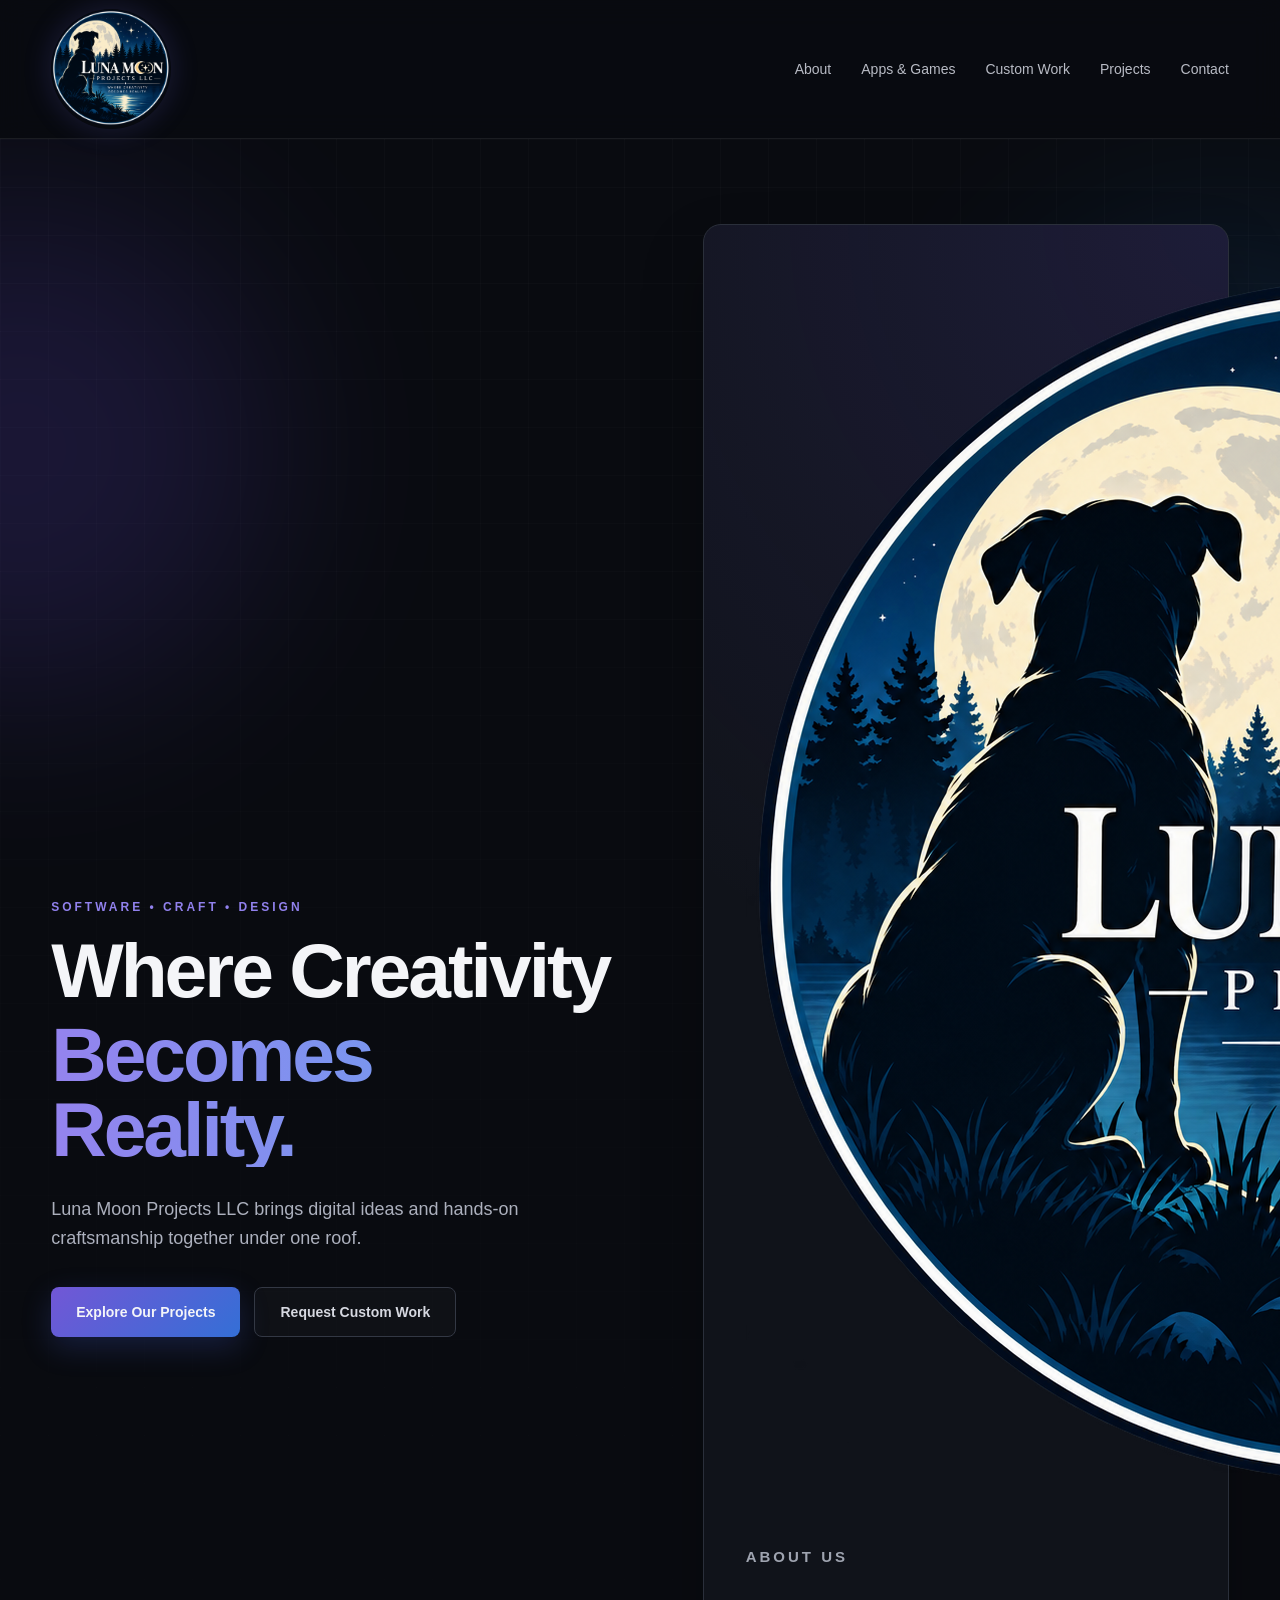
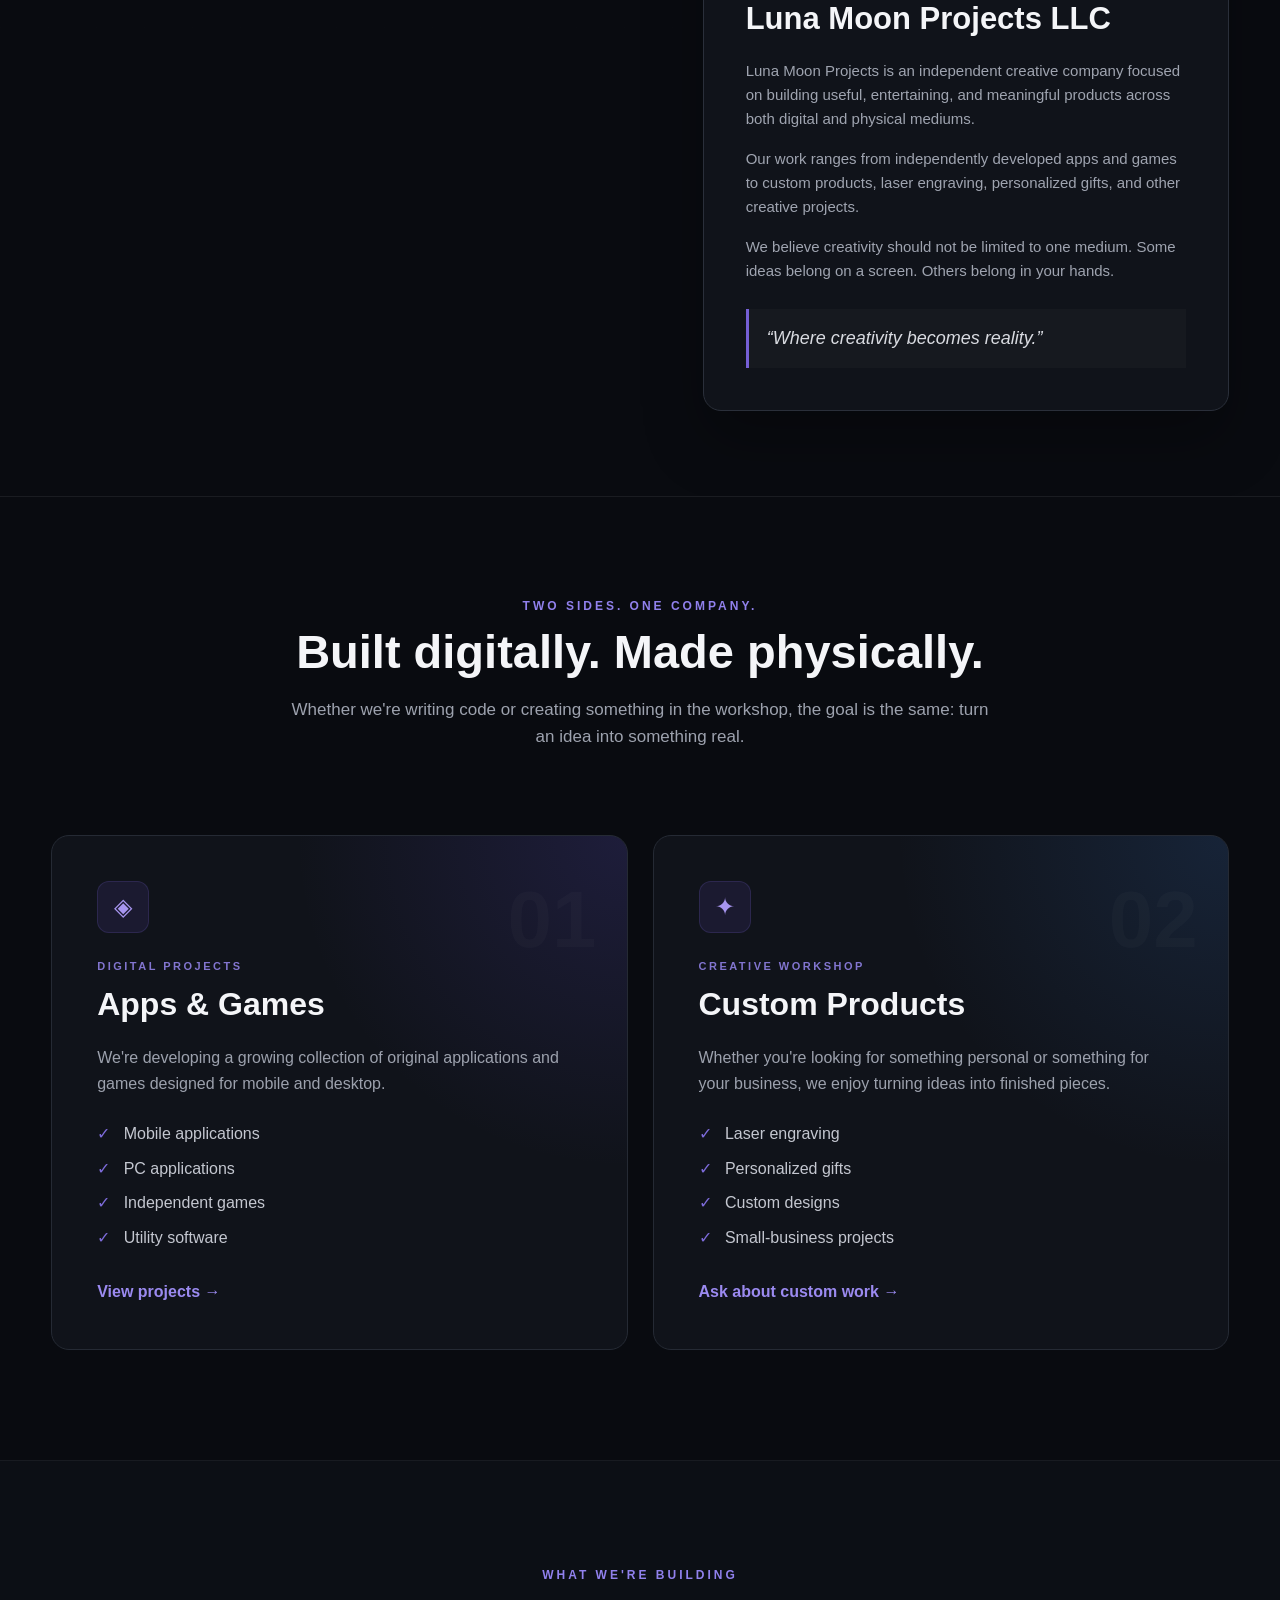
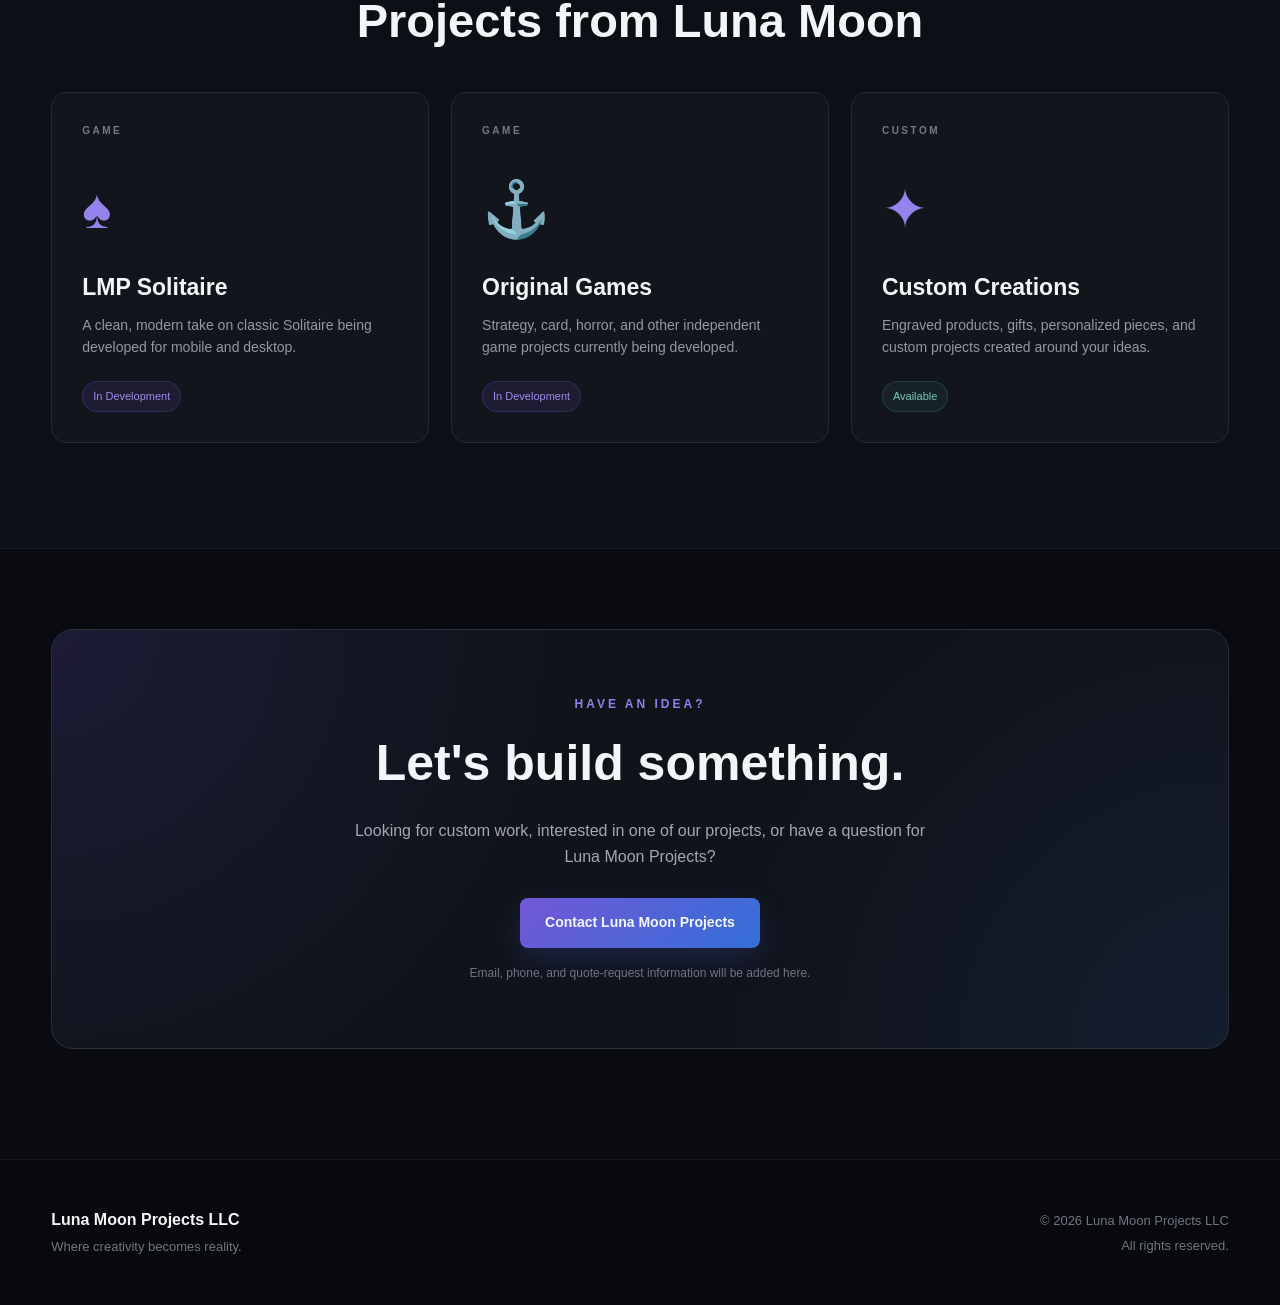
==== commit 11e03994: "Refactor index.html for accessibility and layout Updated various elements for improved accessibility" ====
--- a/index.html
+++ b/index.html
@@ -3,14 +3,11 @@
 <head>
     <meta charset="UTF-8">
     <meta name="viewport" content="width=device-width, initial-scale=1.0">
-
     <title>Luna Moon Projects LLC</title>
-
     <meta
         name="description"
         content="Luna Moon Projects LLC creates apps, games, custom products, engraved goods, and creative projects."
     >
-
     <link rel="stylesheet" href="css/style.css">
 </head>
 
@@ -19,24 +16,12 @@
 <header class="site-header">
     <div class="nav-container">
 
-        <a class="brand" href="#home">
-
+        <a class="brand" href="#home" aria-label="Luna Moon Projects LLC home">
             <img
                 src="LMP_circle_logo.png"
                 alt="Luna Moon Projects LLC logo"
                 class="brand-logo-image"
             >
-
-            <div class="brand-text">
-                <span class="brand-name">
-                    Luna Moon Projects
-                </span>
-
-                <span class="brand-sub">
-                    LLC
-                </span>
-            </div>
-
         </a>
 
         <nav class="main-nav">
@@ -53,7 +38,6 @@
 
 <main>
 
-
 <section class="hero" id="home">
 
     <div class="hero-glow hero-glow-one"></div>
@@ -61,7 +45,6 @@
 
     <div class="hero-content">
 
-
         <div class="hero-copy">
 
             <p class="eyebrow">
@@ -70,9 +53,7 @@
 
             <h1>
                 Where Creativity
-                <span>
-                    Becomes Reality.
-                </span>
+                <span>Becomes Reality.</span>
             </h1>
 
             <p class="hero-description">
@@ -81,21 +62,13 @@
             </p>
 
             <div class="hero-buttons">
-
-                <a
-                    class="button button-primary"
-                    href="#projects"
-                >
+                <a class="button button-primary" href="#projects">
                     Explore Our Projects
                 </a>
 
-                <a
-                    class="button button-secondary"
-                    href="#custom"
-                >
+                <a class="button button-secondary" href="#custom">
                     Request Custom Work
                 </a>
-
             </div>
 
         </div>
@@ -103,17 +76,15 @@
 
         <div class="about-hero-card">
 
-            <div class="about-card-top">
-
-                <div class="about-card-icon">
-                    ☾
-                </div>
-
-                <p class="about-card-label">
-                    ABOUT US
-                </p>
-
-            </div>
+            <img
+                src="LMP_circle_logo.png"
+                alt="Luna Moon Projects LLC full logo"
+                class="about-card-logo"
+            >
+
+            <p class="about-card-label">
+                ABOUT US
+            </p>
 
             <h2>
                 Luna Moon Projects LLC
@@ -141,7 +112,6 @@
             </div>
 
         </div>
-
 
     </div>
 
@@ -176,11 +146,7 @@
 
     <div class="section-container services-grid">
 
-
-        <article
-            class="service-panel digital-panel"
-            id="digital"
-        >
+        <article class="service-panel digital-panel" id="digital">
 
             <div class="panel-number">
                 01
@@ -227,10 +193,7 @@
 
             </div>
 
-            <a
-                class="text-link"
-                href="#projects"
-            >
+            <a class="text-link" href="#projects">
                 View projects →
             </a>
 
@@ -238,10 +201,7 @@
 
 
 
-        <article
-            class="service-panel craft-panel"
-            id="custom"
-        >
+        <article class="service-panel craft-panel" id="custom">
 
             <div class="panel-number">
                 02
@@ -288,26 +248,19 @@
 
             </div>
 
-            <a
-                class="text-link"
-                href="#contact"
-            >
+            <a class="text-link" href="#contact">
                 Ask about custom work →
             </a>
 
         </article>
 
-
     </div>
 
 </section>
 
 
 
-<section
-    class="projects-section"
-    id="projects"
->
+<section class="projects-section" id="projects">
 
     <div class="section-container">
 
@@ -319,9 +272,7 @@
             Projects from Luna Moon
         </h2>
 
-
         <div class="project-grid">
-
 
             <article class="project-card">
 
@@ -402,7 +353,6 @@
 
             </article>
 
-
         </div>
 
     </div>
@@ -411,10 +361,7 @@
 
 
 
-<section
-    class="contact-section"
-    id="contact"
->
+<section class="contact-section" id="contact">
 
     <div class="section-container">
 
@@ -433,10 +380,7 @@
                 or have a question for Luna Moon Projects?
             </p>
 
-            <a
-                class="button button-primary"
-                href="#"
-            >
+            <a class="button button-primary" href="#">
                 Contact Luna Moon Projects
             </a>
 
@@ -450,7 +394,6 @@
 
 </section>
 
-
 </main>
 
 
@@ -460,19 +403,11 @@
     <div class="footer-container">
 
         <div>
-
-            <strong>
-                Luna Moon Projects LLC
-            </strong>
-
-            <p>
-                Where creativity becomes reality.
-            </p>
-
+            <strong>Luna Moon Projects LLC</strong>
+            <p>Where creativity becomes reality.</p>
         </div>
 
         <div class="footer-right">
-
             <p>
                 © 2026 Luna Moon Projects LLC
             </p>
@@ -480,13 +415,11 @@
             <p>
                 All rights reserved.
             </p>
-
         </div>
 
     </div>
 
 </footer>
-
 
 </body>
 </html>
--- a/css/style.css
+++ b/css/style.css
@@ -34,7 +34,7 @@
 
 .nav-container {
     width: min(1180px, 92%);
-    min-height: 78px;
+    min-height: 138px;
     margin: auto;
     display: flex;
     align-items: center;
@@ -45,18 +45,16 @@
 .brand {
     display: flex;
     align-items: center;
-    gap: 12px;
-}
-
-.brand-moon {
-    width: 43px;
-    height: 43px;
-    display: grid;
-    place-items: center;
+    gap: 20px;
+}
+
+.brand-logo-image {
+    width: 120px;
+    height: 120px;
+    object-fit: contain;
     border-radius: 50%;
-    background: linear-gradient(145deg, #7759d7, #3c65d8);
-    font-size: 27px;
-    box-shadow: 0 0 24px rgba(95, 89, 220, 0.35);
+    flex-shrink: 0;
+    box-shadow: 0 0 28px rgba(95, 89, 220, 0.22);
 }
 
 .brand-text {
@@ -66,15 +64,15 @@
 }
 
 .brand-name {
-    font-size: 17px;
+    font-size: 22px;
     font-weight: 700;
     letter-spacing: 0.3px;
 }
 
 .brand-sub {
-    margin-top: 4px;
+    margin-top: 6px;
     color: #999eac;
-    font-size: 10px;
+    font-size: 11px;
     letter-spacing: 3px;
 }
 
@@ -109,26 +107,11 @@
     content: "";
     position: absolute;
     inset: 0;
-
     background:
-        linear-gradient(
-            rgba(255,255,255,0.018) 1px,
-            transparent 1px
-        ),
-        linear-gradient(
-            90deg,
-            rgba(255,255,255,0.018) 1px,
-            transparent 1px
-        );
-
+        linear-gradient(rgba(255, 255, 255, 0.018) 1px, transparent 1px),
+        linear-gradient(90deg, rgba(255, 255, 255, 0.018) 1px, transparent 1px);
     background-size: 48px 48px;
-
-    mask-image:
-        linear-gradient(
-            to bottom,
-            black,
-            transparent 90%
-        );
+    mask-image: linear-gradient(to bottom, black, transparent 90%);
 }
 
 .hero-glow {
@@ -157,20 +140,12 @@
 .hero-content {
     position: relative;
     z-index: 2;
-
     width: min(1180px, 92%);
     margin: auto;
-
     display: grid;
-
-    grid-template-columns:
-        minmax(0, 1.05fr)
-        minmax(400px, 0.95fr);
-
+    grid-template-columns: minmax(0, 1.05fr) minmax(400px, 0.95fr);
     gap: 70px;
-
-    align-items: center;
-
+    align-items: center;
     padding: 85px 0;
 }
 
@@ -189,53 +164,30 @@
 .hero h1 {
     margin-top: 16px;
     max-width: 690px;
-
-    font-size:
-        clamp(
-            48px,
-            6vw,
-            78px
-        );
-
+    font-size: clamp(48px, 6vw, 78px);
     line-height: 0.98;
-
     letter-spacing: -3px;
 }
 
 .hero h1 span {
     display: block;
-
     margin-top: 8px;
-
-    background:
-        linear-gradient(
-            90deg,
-            #9483ee,
-            #65a4ef
-        );
-
+    background: linear-gradient(90deg, #9483ee, #65a4ef);
     -webkit-background-clip: text;
-
     color: transparent;
 }
 
 .hero-description {
     max-width: 650px;
-
     margin-top: 28px;
-
     color: #acb0bd;
-
     font-size: 18px;
 }
 
 .hero-buttons {
     margin-top: 34px;
-
-    display: flex;
-
+    display: flex;
     flex-wrap: wrap;
-
     gap: 14px;
 }
 
@@ -244,24 +196,14 @@
 
 .button {
     display: inline-flex;
-
     min-height: 50px;
-
-    align-items: center;
-
+    align-items: center;
     justify-content: center;
-
     padding: 0 25px;
-
     border-radius: 8px;
-
     font-weight: 700;
-
     font-size: 14px;
-
-    transition:
-        transform 0.2s ease,
-        border-color 0.2s ease;
+    transition: transform 0.2s ease, border-color 0.2s ease;
 }
 
 .button:hover {
@@ -269,26 +211,14 @@
 }
 
 .button-primary {
-    background:
-        linear-gradient(
-            135deg,
-            #7257d6,
-            #346fd6
-        );
-
-    box-shadow:
-        0 10px 30px
-        rgba(66, 91, 211, 0.24);
+    background: linear-gradient(135deg, #7257d6, #346fd6);
+    box-shadow: 0 10px 30px rgba(66, 91, 211, 0.24);
 }
 
 .button-secondary {
     color: #d6d8e0;
-
-    border:
-        1px solid #333844;
-
-    background:
-        rgba(255,255,255,0.025);
+    border: 1px solid #333844;
+    background: rgba(255, 255, 255, 0.025);
 }
 
 .button-secondary:hover {
@@ -300,25 +230,13 @@
 
 .about-hero-card {
     position: relative;
-
     padding: 42px;
-
     border-radius: 18px;
-
     background:
-        radial-gradient(
-            circle at top right,
-            rgba(96, 75, 205, 0.17),
-            transparent 45%
-        ),
+        radial-gradient(circle at top right, rgba(96, 75, 205, 0.17), transparent 45%),
         #10131a;
-
-    border:
-        1px solid #2a2f3a;
-
-    box-shadow:
-        0 30px 60px
-        rgba(0,0,0,0.28);
+    border: 1px solid #2a2f3a;
+    box-shadow: 0 30px 60px rgba(0, 0, 0, 0.28);
 }
 
 .about-card-top {
@@ -330,64 +248,40 @@
 .about-card-icon {
     width: 48px;
     height: 48px;
-
     display: grid;
-
     place-items: center;
-
     border-radius: 12px;
-
-    background:
-        rgba(107, 84, 215, 0.14);
-
-    border:
-        1px solid
-        rgba(132, 110, 226, 0.24);
-
+    background: rgba(107, 84, 215, 0.14);
+    border: 1px solid rgba(132, 110, 226, 0.24);
     color: #a795ef;
-
     font-size: 28px;
 }
 
 .about-card-label {
     color: #9181ed;
-
     font-size: 11px;
-
     font-weight: 700;
-
     letter-spacing: 3px;
 }
 
 .about-hero-card h2 {
     margin-top: 25px;
-
     font-size: 31px;
 }
 
 .about-hero-card > p {
     margin-top: 16px;
-
     color: #9fa4b0;
-
     font-size: 15px;
 }
 
 .about-card-quote {
     margin-top: 26px;
-
     padding: 15px 18px;
-
-    border-left:
-        3px solid #755fd6;
-
-    background:
-        rgba(255,255,255,0.025);
-
+    border-left: 3px solid #755fd6;
+    background: rgba(255, 255, 255, 0.025);
     color: #d9dbe1;
-
     font-size: 18px;
-
     font-style: italic;
 }
 
@@ -404,30 +298,19 @@
 
 .intro-section {
     padding: 100px 0 45px;
-
     text-align: center;
 }
 
 .section-title {
     margin-top: 10px;
-
-    font-size:
-        clamp(
-            32px,
-            4vw,
-            47px
-        );
-
+    font-size: clamp(32px, 4vw, 47px);
     line-height: 1.1;
 }
 
 .section-intro {
     max-width: 710px;
-
     margin: 18px auto 0;
-
     color: #9da2ae;
-
     font-size: 17px;
 }
 
@@ -440,149 +323,87 @@
 
 .services-grid {
     display: grid;
-
-    grid-template-columns:
-        1fr 1fr;
-
+    grid-template-columns: 1fr 1fr;
     gap: 25px;
 }
 
 .service-panel {
     position: relative;
-
     padding: 45px;
-
     overflow: hidden;
-
     border-radius: 18px;
-
-    border:
-        1px solid #252a34;
-
+    border: 1px solid #252a34;
     background: #10131a;
 }
 
 .service-panel::before {
     content: "";
-
     position: absolute;
-
     inset: 0;
-
     pointer-events: none;
 }
 
 .digital-panel::before {
-    background:
-        radial-gradient(
-            circle at top right,
-            rgba(93, 75, 207, 0.18),
-            transparent 43%
-        );
+    background: radial-gradient(circle at top right, rgba(93, 75, 207, 0.18), transparent 43%);
 }
 
 .craft-panel::before {
-    background:
-        radial-gradient(
-            circle at top right,
-            rgba(57, 118, 202, 0.17),
-            transparent 43%
-        );
+    background: radial-gradient(circle at top right, rgba(57, 118, 202, 0.17), transparent 43%);
 }
 
 .panel-number {
     position: absolute;
-
     right: 30px;
-
     top: 20px;
-
     font-size: 80px;
-
     font-weight: 800;
-
-    color:
-        rgba(
-            255,
-            255,
-            255,
-            0.025
-        );
+    color: rgba(255, 255, 255, 0.025);
 }
 
 .panel-icon {
     width: 52px;
     height: 52px;
-
-    position: relative;
-
+    position: relative;
     z-index: 2;
-
     display: grid;
-
     place-items: center;
-
     border-radius: 12px;
-
     color: #a795ef;
-
     font-size: 24px;
-
-    background:
-        rgba(107,84,215,0.12);
-
-    border:
-        1px solid
-        rgba(132,110,226,0.17);
+    background: rgba(107, 84, 215, 0.12);
+    border: 1px solid rgba(132, 110, 226, 0.17);
 }
 
 .panel-category {
     position: relative;
-
     z-index: 2;
-
     margin-top: 25px;
-
     color: #8275cf;
-
     font-size: 11px;
-
     letter-spacing: 2.5px;
-
     font-weight: bold;
 }
 
 .service-panel h2 {
     position: relative;
-
     z-index: 2;
-
     margin-top: 3px;
-
     font-size: 32px;
 }
 
 .service-panel > p:not(.panel-category) {
     position: relative;
-
     z-index: 2;
-
     margin-top: 15px;
-
     max-width: 480px;
-
     color: #9ca1ad;
 }
 
 .feature-list {
     position: relative;
-
     z-index: 2;
-
     margin-top: 25px;
-
     display: grid;
-
     gap: 9px;
 }
 
@@ -592,21 +413,15 @@
 
 .feature span {
     margin-right: 9px;
-
     color: #7e6cdb;
 }
 
 .text-link {
     position: relative;
-
     z-index: 2;
-
     display: inline-block;
-
     margin-top: 28px;
-
     color: #9b8af0;
-
     font-weight: 700;
 }
 
@@ -615,124 +430,75 @@
 
 .projects-section {
     padding: 105px 0;
-
     background: #0c0f15;
-
-    border-top:
-        1px solid
-        rgba(255,255,255,0.05);
-
-    border-bottom:
-        1px solid
-        rgba(255,255,255,0.05);
-
+    border-top: 1px solid rgba(255, 255, 255, 0.05);
+    border-bottom: 1px solid rgba(255, 255, 255, 0.05);
     text-align: center;
 }
 
 .project-grid {
     margin-top: 45px;
-
     display: grid;
-
-    grid-template-columns:
-        repeat(3, 1fr);
-
+    grid-template-columns: repeat(3, 1fr);
     gap: 22px;
-
     text-align: left;
 }
 
 .project-card {
     min-height: 330px;
-
     padding: 30px;
-
     border-radius: 15px;
-
     background: #12151c;
-
-    border:
-        1px solid #252a34;
-
-    transition:
-        transform 0.2s ease,
-        border-color 0.2s ease;
+    border: 1px solid #252a34;
+    transition: transform 0.2s ease, border-color 0.2s ease;
 }
 
 .project-card:hover {
-    transform:
-        translateY(-4px);
-
-    border-color:
-        #454c5c;
+    transform: translateY(-4px);
+    border-color: #454c5c;
 }
 
 .project-type {
     color: #737988;
-
     font-size: 10px;
-
     letter-spacing: 2.5px;
-
     font-weight: bold;
 }
 
 .project-art {
     margin-top: 30px;
-
     height: 80px;
-
-    display: flex;
-
-    align-items: center;
-
+    display: flex;
+    align-items: center;
     font-size: 55px;
-
     color: #9583ec;
 }
 
 .project-card h3 {
     margin-top: 20px;
-
     font-size: 23px;
 }
 
 .project-card p {
     margin-top: 8px;
-
     color: #9398a5;
-
     font-size: 14px;
 }
 
 .status-badge {
     display: inline-block;
-
     margin-top: 22px;
-
     padding: 6px 10px;
-
     border-radius: 50px;
-
-    background:
-        rgba(116,89,218,0.11);
-
-    border:
-        1px solid
-        rgba(116,89,218,0.24);
-
+    background: rgba(116, 89, 218, 0.11);
+    border: 1px solid rgba(116, 89, 218, 0.24);
     color: #9c8cec;
-
     font-size: 11px;
 }
 
 .status-badge.available {
-    background:
-        rgba(60,130,115,0.12);
-
-    border-color:
-        rgba(70,150,130,0.25);
-
+    background: rgba(60, 130, 115, 0.12);
+    border-color: rgba(70, 150, 130, 0.25);
     color: #75c9b5;
 }
 
@@ -745,53 +511,29 @@
 
 .contact-box {
     padding: 65px 30px;
-
     text-align: center;
-
     border-radius: 22px;
-
-    border:
-        1px solid #2a2f3a;
-
+    border: 1px solid #2a2f3a;
     background:
-        radial-gradient(
-            circle at top left,
-            rgba(107,81,214,0.14),
-            transparent 40%
-        ),
-        radial-gradient(
-            circle at bottom right,
-            rgba(50,105,196,0.12),
-            transparent 40%
-        ),
+        radial-gradient(circle at top left, rgba(107, 81, 214, 0.14), transparent 40%),
+        radial-gradient(circle at bottom right, rgba(50, 105, 196, 0.12), transparent 40%),
         #10131a;
 }
 
 .contact-box h2 {
     margin-top: 9px;
-
-    font-size:
-        clamp(
-            34px,
-            5vw,
-            50px
-        );
+    font-size: clamp(34px, 5vw, 50px);
 }
 
 .contact-box > p:not(.section-kicker):not(.contact-note) {
     max-width: 600px;
-
-    margin:
-        15px auto 28px;
-
+    margin: 15px auto 28px;
     color: #a3a7b1;
 }
 
 .contact-note {
     margin-top: 16px;
-
     color: #6f7481;
-
     font-size: 12px;
 }
 
@@ -799,34 +541,23 @@
 /* FOOTER */
 
 footer {
-    border-top:
-        1px solid
-        rgba(255,255,255,0.07);
-
+    border-top: 1px solid rgba(255, 255, 255, 0.07);
     background: #07090d;
 }
 
 .footer-container {
     width: min(1180px, 92%);
-
     min-height: 145px;
-
     margin: auto;
-
-    display: flex;
-
+    display: flex;
     justify-content: space-between;
-
-    align-items: center;
-
+    align-items: center;
     gap: 40px;
 }
 
 .footer-container p {
     color: #707581;
-
     font-size: 13px;
-
     margin-top: 4px;
 }
 
@@ -845,7 +576,6 @@
 
     .hero-content {
         grid-template-columns: 1fr;
-
         gap: 45px;
     }
 
@@ -860,7 +590,6 @@
     .project-grid {
         grid-template-columns: 1fr;
     }
-
 }
 
 
@@ -869,20 +598,28 @@
 @media (max-width: 600px) {
 
     .nav-container {
-        min-height: 68px;
+        min-height: 94px;
+    }
+
+    .brand-logo-image {
+        width: 76px;
+        height: 76px;
     }
 
     .brand-name {
         font-size: 15px;
     }
 
+    .brand-sub {
+        font-size: 9px;
+    }
+
     .hero-content {
         padding: 65px 0;
     }
 
     .hero h1 {
         font-size: 48px;
-
         letter-spacing: -2px;
     }
 
@@ -928,14 +665,11 @@
 
     .footer-container {
         padding: 40px 0;
-
         flex-direction: column;
-
         align-items: flex-start;
     }
 
     .footer-right {
         text-align: left;
     }
-
-}
+}
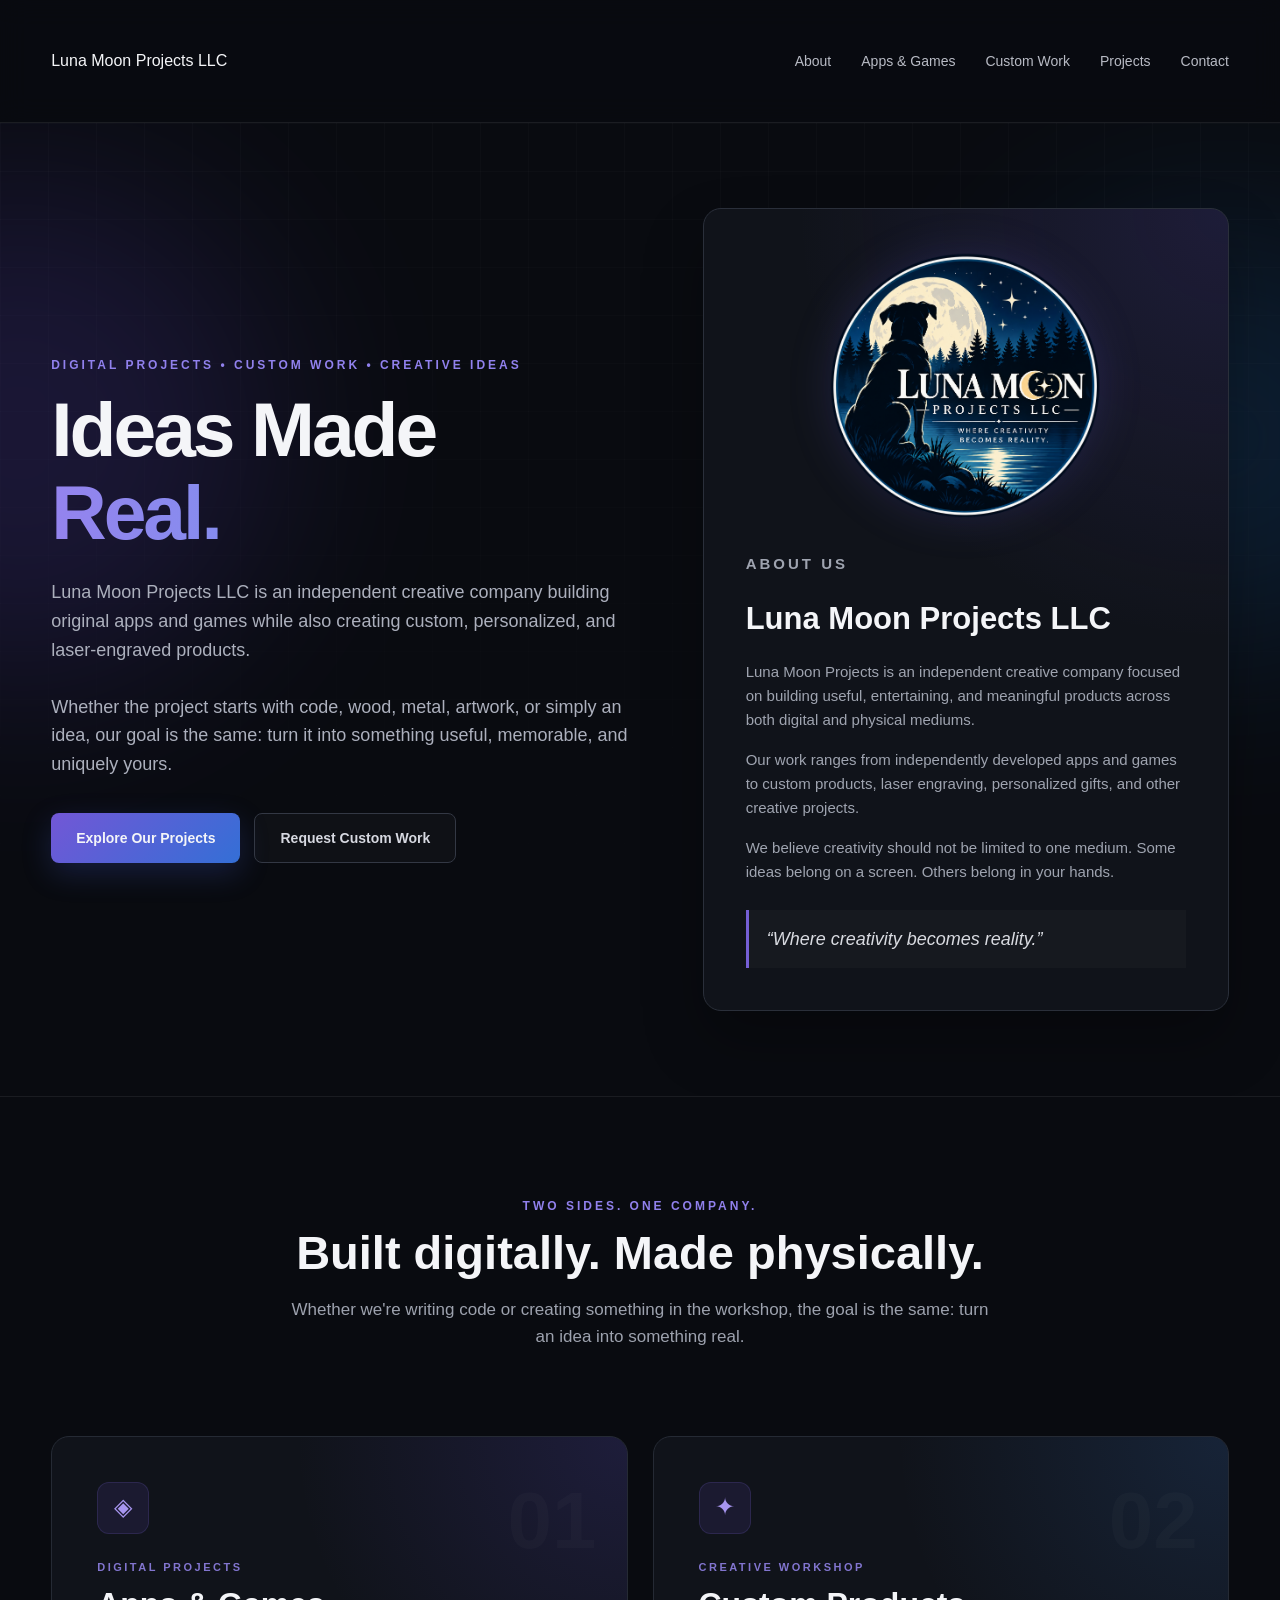
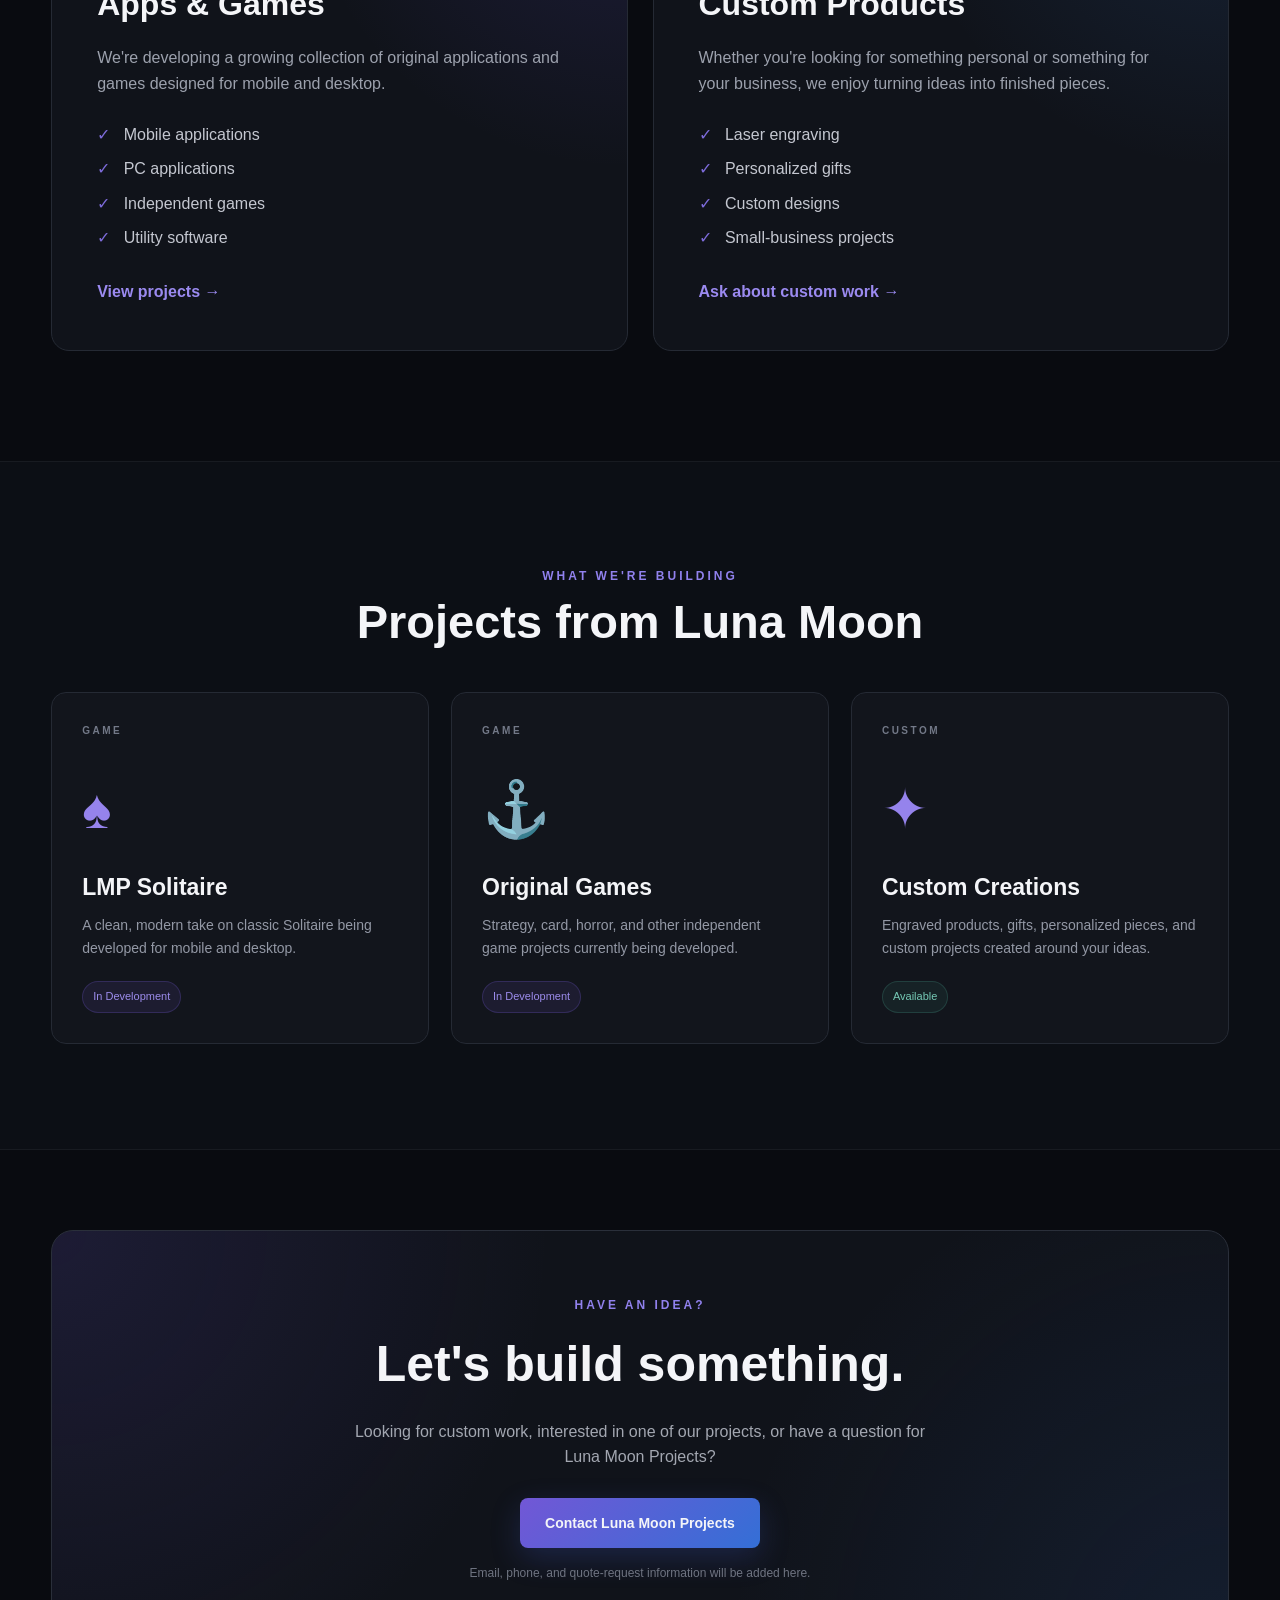
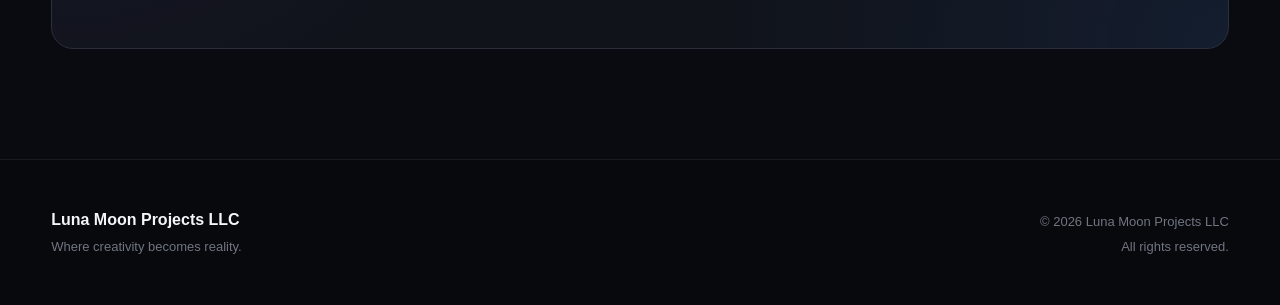
==== commit 38debde0: "Revise index.html for content and layout improvements Updated the content and structure of the index" ====
--- a/index.html
+++ b/index.html
@@ -3,11 +3,14 @@
 <head>
     <meta charset="UTF-8">
     <meta name="viewport" content="width=device-width, initial-scale=1.0">
+
     <title>Luna Moon Projects LLC</title>
+
     <meta
         name="description"
         content="Luna Moon Projects LLC creates apps, games, custom products, engraved goods, and creative projects."
     >
+
     <link rel="stylesheet" href="css/style.css">
 </head>
 
@@ -16,12 +19,8 @@
 <header class="site-header">
     <div class="nav-container">
 
-        <a class="brand" href="#home" aria-label="Luna Moon Projects LLC home">
-            <img
-                src="LMP_circle_logo.png"
-                alt="Luna Moon Projects LLC logo"
-                class="brand-logo-image"
-            >
+        <a class="header-title" href="#home">
+            Luna Moon Projects LLC
         </a>
 
         <nav class="main-nav">
@@ -38,6 +37,7 @@
 
 <main>
 
+
 <section class="hero" id="home">
 
     <div class="hero-glow hero-glow-one"></div>
@@ -45,30 +45,46 @@
 
     <div class="hero-content">
 
+
         <div class="hero-copy">
 
             <p class="eyebrow">
-                SOFTWARE • CRAFT • DESIGN
+                DIGITAL PROJECTS • CUSTOM WORK • CREATIVE IDEAS
             </p>
 
             <h1>
-                Where Creativity
-                <span>Becomes Reality.</span>
+                Ideas Made
+                <span>Real.</span>
             </h1>
 
             <p class="hero-description">
-                Luna Moon Projects LLC brings digital ideas and hands-on
-                craftsmanship together under one roof.
+                Luna Moon Projects LLC is an independent creative company
+                building original apps and games while also creating custom,
+                personalized, and laser-engraved products.
+            </p>
+
+            <p class="hero-description hero-description-secondary">
+                Whether the project starts with code, wood, metal, artwork,
+                or simply an idea, our goal is the same: turn it into something
+                useful, memorable, and uniquely yours.
             </p>
 
             <div class="hero-buttons">
-                <a class="button button-primary" href="#projects">
+
+                <a
+                    class="button button-primary"
+                    href="#projects"
+                >
                     Explore Our Projects
                 </a>
 
-                <a class="button button-secondary" href="#custom">
+                <a
+                    class="button button-secondary"
+                    href="#custom"
+                >
                     Request Custom Work
                 </a>
+
             </div>
 
         </div>
@@ -113,6 +129,7 @@
 
         </div>
 
+
     </div>
 
 </section>
@@ -146,7 +163,11 @@
 
     <div class="section-container services-grid">
 
-        <article class="service-panel digital-panel" id="digital">
+
+        <article
+            class="service-panel digital-panel"
+            id="digital"
+        >
 
             <div class="panel-number">
                 01
@@ -193,7 +214,10 @@
 
             </div>
 
-            <a class="text-link" href="#projects">
+            <a
+                class="text-link"
+                href="#projects"
+            >
                 View projects →
             </a>
 
@@ -201,7 +225,10 @@
 
 
 
-        <article class="service-panel craft-panel" id="custom">
+        <article
+            class="service-panel craft-panel"
+            id="custom"
+        >
 
             <div class="panel-number">
                 02
@@ -248,19 +275,26 @@
 
             </div>
 
-            <a class="text-link" href="#contact">
+            <a
+                class="text-link"
+                href="#contact"
+            >
                 Ask about custom work →
             </a>
 
         </article>
 
+
     </div>
 
 </section>
 
 
 
-<section class="projects-section" id="projects">
+<section
+    class="projects-section"
+    id="projects"
+>
 
     <div class="section-container">
 
@@ -272,7 +306,9 @@
             Projects from Luna Moon
         </h2>
 
+
         <div class="project-grid">
+
 
             <article class="project-card">
 
@@ -353,6 +389,7 @@
 
             </article>
 
+
         </div>
 
     </div>
@@ -361,7 +398,10 @@
 
 
 
-<section class="contact-section" id="contact">
+<section
+    class="contact-section"
+    id="contact"
+>
 
     <div class="section-container">
 
@@ -380,7 +420,10 @@
                 or have a question for Luna Moon Projects?
             </p>
 
-            <a class="button button-primary" href="#">
+            <a
+                class="button button-primary"
+                href="#"
+            >
                 Contact Luna Moon Projects
             </a>
 
@@ -394,6 +437,7 @@
 
 </section>
 
+
 </main>
 
 
@@ -403,11 +447,19 @@
     <div class="footer-container">
 
         <div>
-            <strong>Luna Moon Projects LLC</strong>
-            <p>Where creativity becomes reality.</p>
+
+            <strong>
+                Luna Moon Projects LLC
+            </strong>
+
+            <p>
+                Where creativity becomes reality.
+            </p>
+
         </div>
 
         <div class="footer-right">
+
             <p>
                 © 2026 Luna Moon Projects LLC
             </p>
@@ -415,11 +467,13 @@
             <p>
                 All rights reserved.
             </p>
+
         </div>
 
     </div>
 
 </footer>
+
 
 </body>
 </html>
--- a/css/style.css
+++ b/css/style.css
@@ -34,7 +34,7 @@
 
 .nav-container {
     width: min(1180px, 92%);
-    min-height: 138px;
+    min-height: 122px;
     margin: auto;
     display: flex;
     align-items: center;
@@ -45,35 +45,16 @@
 .brand {
     display: flex;
     align-items: center;
-    gap: 20px;
+    flex-shrink: 0;
 }
 
 .brand-logo-image {
-    width: 120px;
-    height: 120px;
+    width: 100px;
+    height: 100px;
     object-fit: contain;
     border-radius: 50%;
-    flex-shrink: 0;
+    display: block;
     box-shadow: 0 0 28px rgba(95, 89, 220, 0.22);
-}
-
-.brand-text {
-    display: flex;
-    flex-direction: column;
-    line-height: 1.1;
-}
-
-.brand-name {
-    font-size: 22px;
-    font-weight: 700;
-    letter-spacing: 0.3px;
-}
-
-.brand-sub {
-    margin-top: 6px;
-    color: #999eac;
-    font-size: 11px;
-    letter-spacing: 3px;
 }
 
 .main-nav {
@@ -239,22 +220,13 @@
     box-shadow: 0 30px 60px rgba(0, 0, 0, 0.28);
 }
 
-.about-card-top {
-    display: flex;
-    align-items: center;
-    gap: 14px;
-}
-
-.about-card-icon {
-    width: 48px;
-    height: 48px;
-    display: grid;
-    place-items: center;
-    border-radius: 12px;
-    background: rgba(107, 84, 215, 0.14);
-    border: 1px solid rgba(132, 110, 226, 0.24);
-    color: #a795ef;
-    font-size: 28px;
+.about-card-logo {
+    width: 275px;
+    max-width: 100%;
+    height: auto;
+    display: block;
+    margin: 0 auto 26px auto;
+    filter: drop-shadow(0 0 20px rgba(95, 89, 220, 0.18));
 }
 
 .about-card-label {
@@ -265,7 +237,7 @@
 }
 
 .about-hero-card h2 {
-    margin-top: 25px;
+    margin-top: 18px;
     font-size: 31px;
 }
 
@@ -583,6 +555,10 @@
         max-width: 650px;
     }
 
+    .about-card-logo {
+        width: 230px;
+    }
+
     .services-grid {
         grid-template-columns: 1fr;
     }
@@ -598,7 +574,7 @@
 @media (max-width: 600px) {
 
     .nav-container {
-        min-height: 94px;
+        min-height: 96px;
     }
 
     .brand-logo-image {
@@ -606,14 +582,6 @@
         height: 76px;
     }
 
-    .brand-name {
-        font-size: 15px;
-    }
-
-    .brand-sub {
-        font-size: 9px;
-    }
-
     .hero-content {
         padding: 65px 0;
     }
@@ -637,6 +605,11 @@
 
     .about-hero-card {
         padding: 30px;
+    }
+
+    .about-card-logo {
+        width: 190px;
+        margin-bottom: 22px;
     }
 
     .about-hero-card h2 {
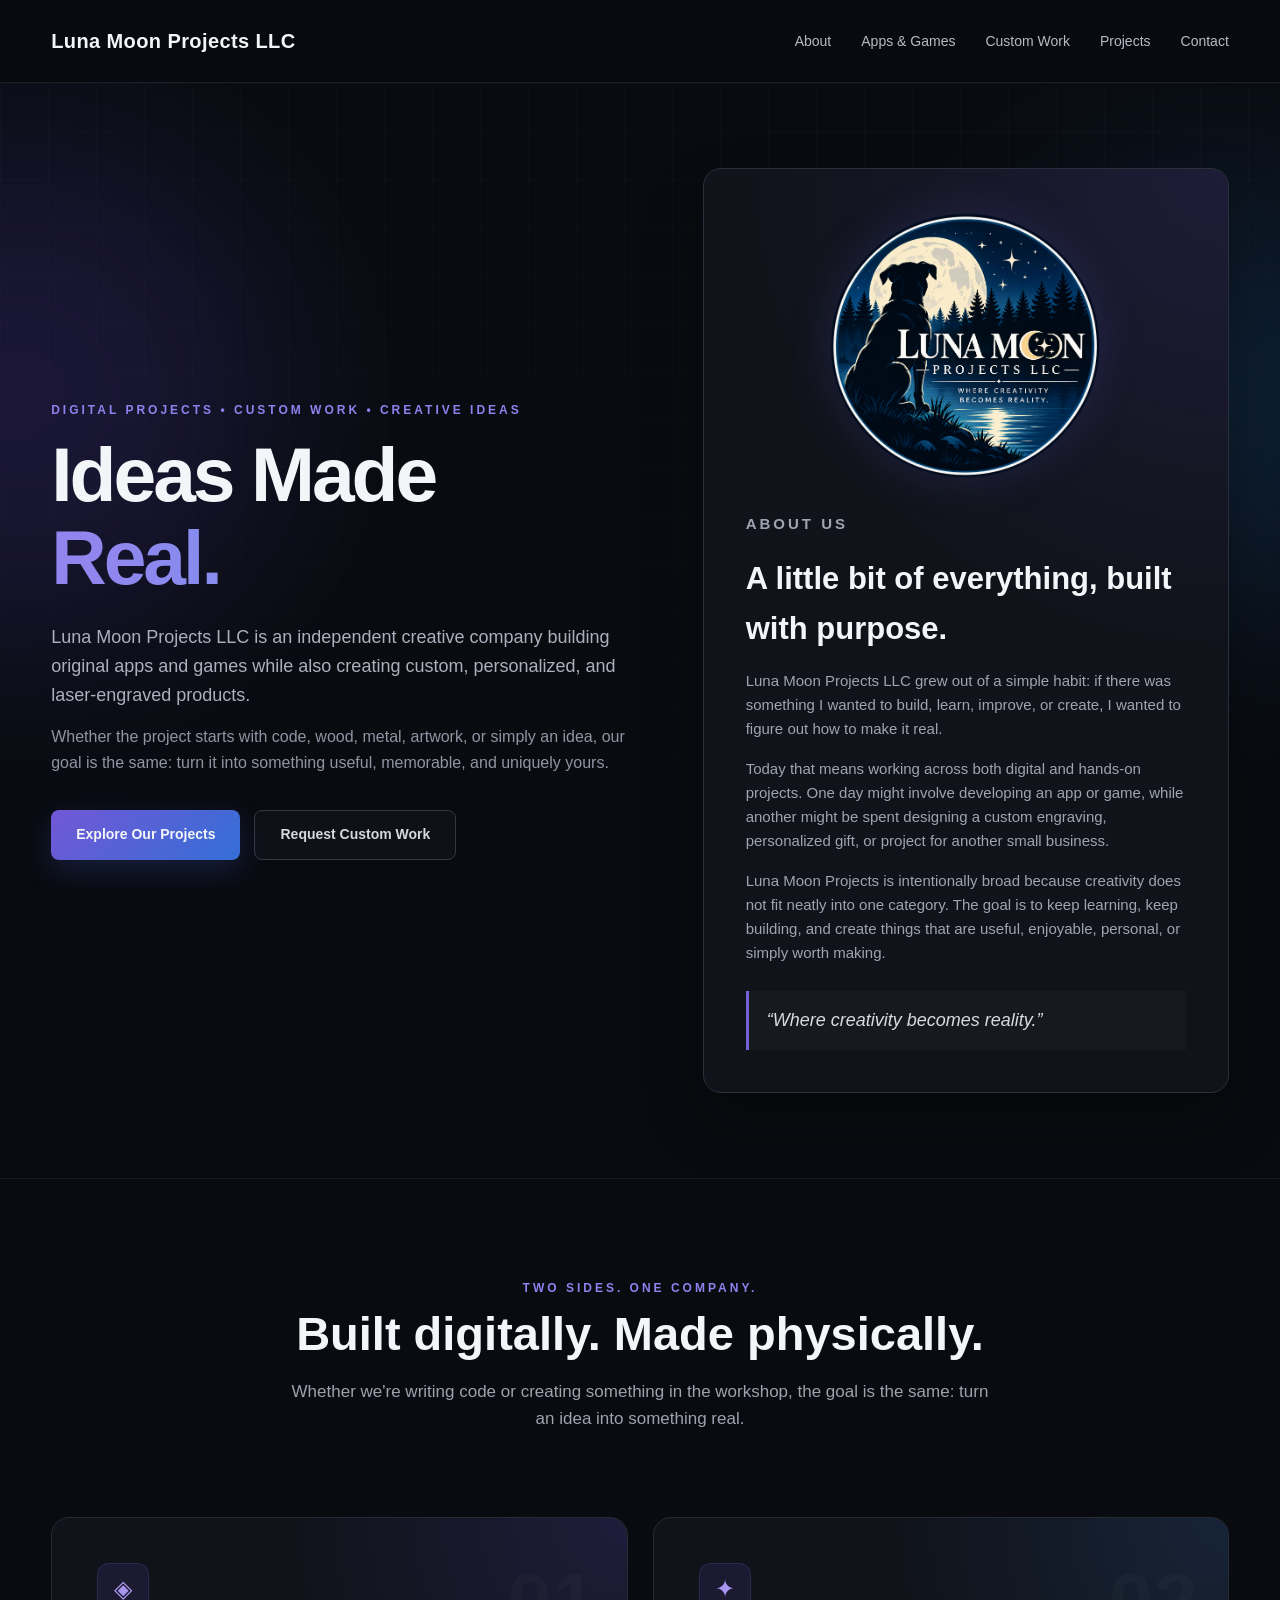
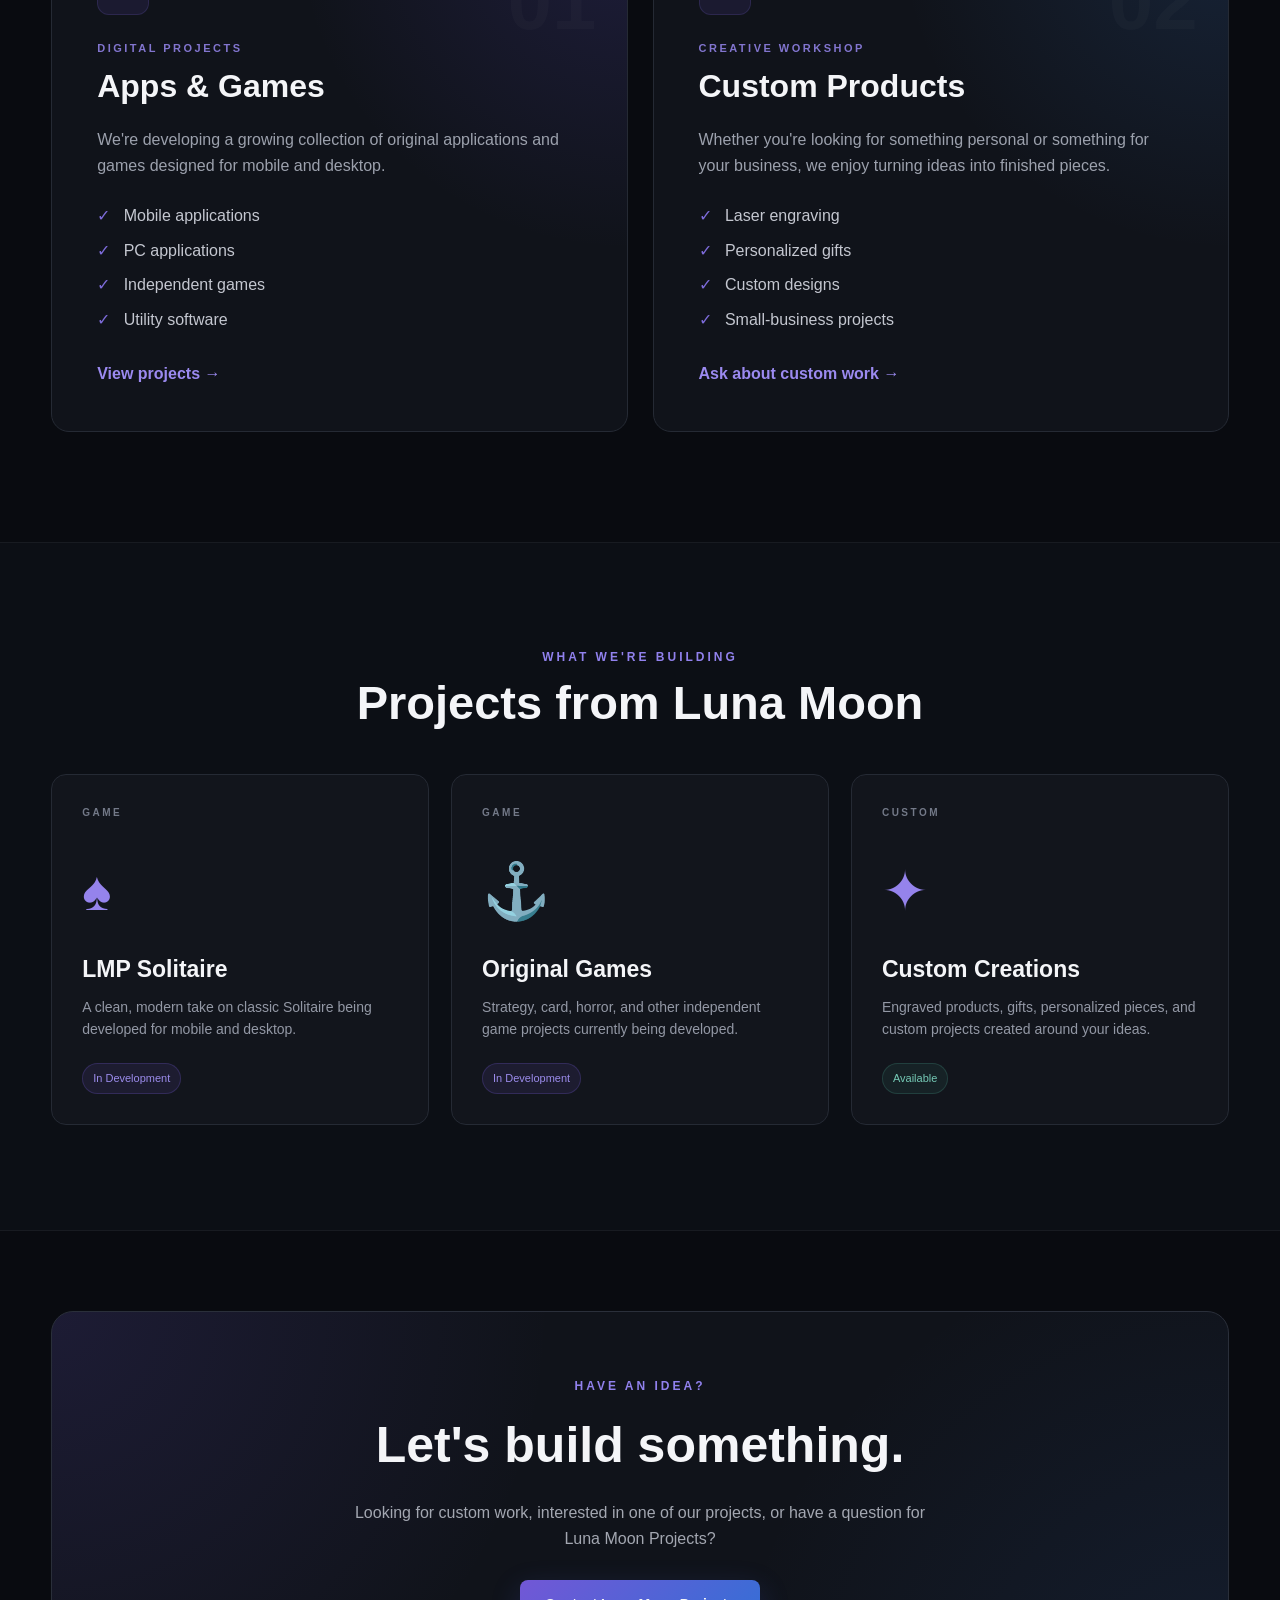
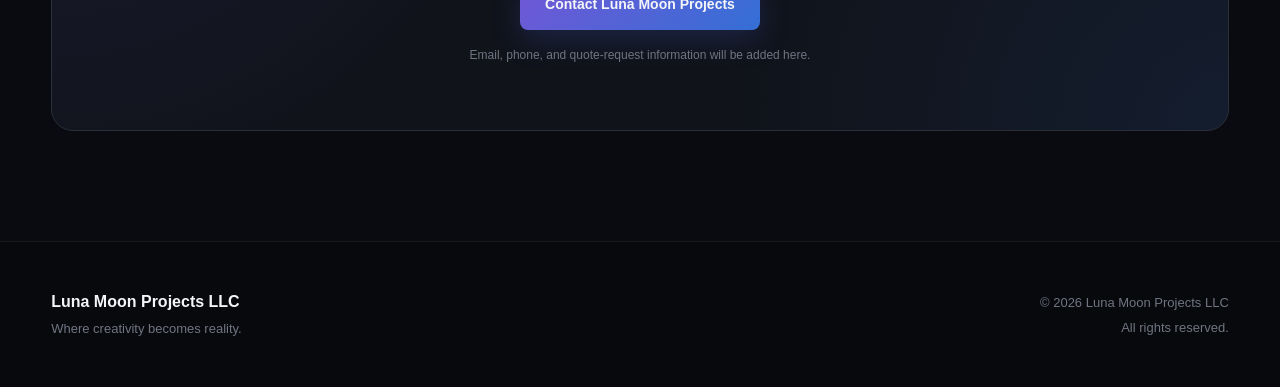
==== commit 0c80d9d3: "Revise company overview and mission statement Updated the company description and philosophy to refl" ====
--- a/index.html
+++ b/index.html
@@ -103,24 +103,27 @@
             </p>
 
             <h2>
-                Luna Moon Projects LLC
+                A little bit of everything, built with purpose.
             </h2>
 
             <p>
-                Luna Moon Projects is an independent creative company focused
-                on building useful, entertaining, and meaningful products
-                across both digital and physical mediums.
-            </p>
-
-            <p>
-                Our work ranges from independently developed apps and games to
-                custom products, laser engraving, personalized gifts, and other
-                creative projects.
-            </p>
-
-            <p>
-                We believe creativity should not be limited to one medium.
-                Some ideas belong on a screen. Others belong in your hands.
+                Luna Moon Projects LLC grew out of a simple habit: if there was
+                something I wanted to build, learn, improve, or create, I wanted
+                to figure out how to make it real.
+            </p>
+
+            <p>
+                Today that means working across both digital and hands-on
+                projects. One day might involve developing an app or game,
+                while another might be spent designing a custom engraving,
+                personalized gift, or project for another small business.
+            </p>
+
+            <p>
+                Luna Moon Projects is intentionally broad because creativity
+                does not fit neatly into one category. The goal is to keep
+                learning, keep building, and create things that are useful,
+                enjoyable, personal, or simply worth making.
             </p>
 
             <div class="about-card-quote">
--- a/css/style.css
+++ b/css/style.css
@@ -27,44 +27,56 @@
     position: sticky;
     top: 0;
     z-index: 1000;
+
     background: rgba(9, 11, 16, 0.94);
-    border-bottom: 1px solid rgba(255, 255, 255, 0.08);
+
+    border-bottom:
+        1px solid
+        rgba(255, 255, 255, 0.08);
+
     backdrop-filter: blur(14px);
 }
 
 .nav-container {
     width: min(1180px, 92%);
-    min-height: 122px;
+    min-height: 82px;
+
     margin: auto;
+
     display: flex;
     align-items: center;
     justify-content: space-between;
+
     gap: 30px;
 }
 
-.brand {
-    display: flex;
-    align-items: center;
-    flex-shrink: 0;
-}
-
-.brand-logo-image {
-    width: 100px;
-    height: 100px;
-    object-fit: contain;
-    border-radius: 50%;
-    display: block;
-    box-shadow: 0 0 28px rgba(95, 89, 220, 0.22);
+.header-title {
+    color: #f4f5f8;
+
+    font-size: 20px;
+
+    font-weight: 700;
+
+    letter-spacing: 0.4px;
+
+    transition: color 0.2s ease;
+}
+
+.header-title:hover {
+    color: #a895f2;
 }
 
 .main-nav {
     display: flex;
+
     gap: 30px;
 }
 
 .main-nav a {
     color: #b8bbc5;
+
     font-size: 14px;
+
     transition: 0.2s ease;
 }
 
@@ -76,57 +88,100 @@
 /* HERO */
 
 .hero {
-    min-height: 650px;
+    min-height: 700px;
+
     position: relative;
+
     overflow: hidden;
+
     display: flex;
+
     align-items: center;
-    border-bottom: 1px solid rgba(255, 255, 255, 0.07);
+
+    border-bottom:
+        1px solid
+        rgba(255, 255, 255, 0.07);
 }
 
 .hero::before {
     content: "";
+
     position: absolute;
+
     inset: 0;
-    background:
-        linear-gradient(rgba(255, 255, 255, 0.018) 1px, transparent 1px),
-        linear-gradient(90deg, rgba(255, 255, 255, 0.018) 1px, transparent 1px);
+
+    background:
+        linear-gradient(
+            rgba(255, 255, 255, 0.018) 1px,
+            transparent 1px
+        ),
+        linear-gradient(
+            90deg,
+            rgba(255, 255, 255, 0.018) 1px,
+            transparent 1px
+        );
+
     background-size: 48px 48px;
-    mask-image: linear-gradient(to bottom, black, transparent 90%);
+
+    mask-image:
+        linear-gradient(
+            to bottom,
+            black,
+            transparent 90%
+        );
 }
 
 .hero-glow {
     position: absolute;
+
     border-radius: 50%;
+
     filter: blur(100px);
+
     opacity: 0.18;
 }
 
 .hero-glow-one {
     width: 500px;
     height: 500px;
+
     background: #694cdd;
+
     left: -230px;
+
     top: 60px;
 }
 
 .hero-glow-two {
     width: 430px;
     height: 430px;
+
     background: #2176c9;
+
     right: -160px;
+
     top: 100px;
 }
 
 .hero-content {
     position: relative;
+
     z-index: 2;
+
     width: min(1180px, 92%);
+
     margin: auto;
+
     display: grid;
-    grid-template-columns: minmax(0, 1.05fr) minmax(400px, 0.95fr);
+
+    grid-template-columns:
+        minmax(0, 1.05fr)
+        minmax(400px, 0.95fr);
+
     gap: 70px;
+
     align-items: center;
+
     padding: 85px 0;
 }
 
@@ -137,38 +192,73 @@
 .eyebrow,
 .section-kicker {
     color: #9181ed;
+
     font-size: 12px;
+
     font-weight: 700;
+
     letter-spacing: 3px;
 }
 
 .hero h1 {
     margin-top: 16px;
+
     max-width: 690px;
-    font-size: clamp(48px, 6vw, 78px);
+
+    font-size:
+        clamp(
+            54px,
+            6vw,
+            82px
+        );
+
     line-height: 0.98;
+
     letter-spacing: -3px;
 }
 
 .hero h1 span {
     display: block;
+
     margin-top: 8px;
-    background: linear-gradient(90deg, #9483ee, #65a4ef);
+
+    background:
+        linear-gradient(
+            90deg,
+            #9483ee,
+            #65a4ef
+        );
+
     -webkit-background-clip: text;
+
     color: transparent;
 }
 
 .hero-description {
     max-width: 650px;
+
     margin-top: 28px;
+
     color: #acb0bd;
+
     font-size: 18px;
+}
+
+.hero-description-secondary {
+    margin-top: 15px;
+
+    color: #8f95a3;
+
+    font-size: 16px;
 }
 
 .hero-buttons {
     margin-top: 34px;
+
     display: flex;
+
     flex-wrap: wrap;
+
     gap: 14px;
 }
 
@@ -177,14 +267,24 @@
 
 .button {
     display: inline-flex;
+
     min-height: 50px;
+
     align-items: center;
+
     justify-content: center;
+
     padding: 0 25px;
+
     border-radius: 8px;
+
     font-weight: 700;
+
     font-size: 14px;
-    transition: transform 0.2s ease, border-color 0.2s ease;
+
+    transition:
+        transform 0.2s ease,
+        border-color 0.2s ease;
 }
 
 .button:hover {
@@ -192,14 +292,26 @@
 }
 
 .button-primary {
-    background: linear-gradient(135deg, #7257d6, #346fd6);
-    box-shadow: 0 10px 30px rgba(66, 91, 211, 0.24);
+    background:
+        linear-gradient(
+            135deg,
+            #7257d6,
+            #346fd6
+        );
+
+    box-shadow:
+        0 10px 30px
+        rgba(66, 91, 211, 0.24);
 }
 
 .button-secondary {
     color: #d6d8e0;
-    border: 1px solid #333844;
-    background: rgba(255, 255, 255, 0.025);
+
+    border:
+        1px solid #333844;
+
+    background:
+        rgba(255, 255, 255, 0.025);
 }
 
 .button-secondary:hover {
@@ -211,49 +323,85 @@
 
 .about-hero-card {
     position: relative;
+
     padding: 42px;
+
     border-radius: 18px;
-    background:
-        radial-gradient(circle at top right, rgba(96, 75, 205, 0.17), transparent 45%),
+
+    background:
+        radial-gradient(
+            circle at top right,
+            rgba(96, 75, 205, 0.17),
+            transparent 45%
+        ),
         #10131a;
-    border: 1px solid #2a2f3a;
-    box-shadow: 0 30px 60px rgba(0, 0, 0, 0.28);
+
+    border:
+        1px solid #2a2f3a;
+
+    box-shadow:
+        0 30px 60px
+        rgba(0, 0, 0, 0.28);
 }
 
 .about-card-logo {
     width: 275px;
+
     max-width: 100%;
+
     height: auto;
+
     display: block;
-    margin: 0 auto 26px auto;
-    filter: drop-shadow(0 0 20px rgba(95, 89, 220, 0.18));
+
+    margin:
+        0 auto 26px auto;
+
+    filter:
+        drop-shadow(
+            0 0 20px
+            rgba(95, 89, 220, 0.18)
+        );
 }
 
 .about-card-label {
     color: #9181ed;
+
     font-size: 11px;
+
     font-weight: 700;
+
     letter-spacing: 3px;
 }
 
 .about-hero-card h2 {
     margin-top: 18px;
+
     font-size: 31px;
 }
 
 .about-hero-card > p {
     margin-top: 16px;
+
     color: #9fa4b0;
+
     font-size: 15px;
 }
 
 .about-card-quote {
     margin-top: 26px;
+
     padding: 15px 18px;
-    border-left: 3px solid #755fd6;
-    background: rgba(255, 255, 255, 0.025);
+
+    border-left:
+        3px solid #755fd6;
+
+    background:
+        rgba(255, 255, 255, 0.025);
+
     color: #d9dbe1;
+
     font-size: 18px;
+
     font-style: italic;
 }
 
@@ -262,6 +410,7 @@
 
 .section-container {
     width: min(1180px, 92%);
+
     margin: auto;
 }
 
@@ -270,19 +419,30 @@
 
 .intro-section {
     padding: 100px 0 45px;
+
     text-align: center;
 }
 
 .section-title {
     margin-top: 10px;
-    font-size: clamp(32px, 4vw, 47px);
+
+    font-size:
+        clamp(
+            32px,
+            4vw,
+            47px
+        );
+
     line-height: 1.1;
 }
 
 .section-intro {
     max-width: 710px;
+
     margin: 18px auto 0;
+
     color: #9da2ae;
+
     font-size: 17px;
 }
 
@@ -295,87 +455,149 @@
 
 .services-grid {
     display: grid;
-    grid-template-columns: 1fr 1fr;
+
+    grid-template-columns:
+        1fr 1fr;
+
     gap: 25px;
 }
 
 .service-panel {
     position: relative;
+
     padding: 45px;
+
     overflow: hidden;
+
     border-radius: 18px;
-    border: 1px solid #252a34;
+
+    border:
+        1px solid #252a34;
+
     background: #10131a;
 }
 
 .service-panel::before {
     content: "";
+
     position: absolute;
+
     inset: 0;
+
     pointer-events: none;
 }
 
 .digital-panel::before {
-    background: radial-gradient(circle at top right, rgba(93, 75, 207, 0.18), transparent 43%);
+    background:
+        radial-gradient(
+            circle at top right,
+            rgba(93, 75, 207, 0.18),
+            transparent 43%
+        );
 }
 
 .craft-panel::before {
-    background: radial-gradient(circle at top right, rgba(57, 118, 202, 0.17), transparent 43%);
+    background:
+        radial-gradient(
+            circle at top right,
+            rgba(57, 118, 202, 0.17),
+            transparent 43%
+        );
 }
 
 .panel-number {
     position: absolute;
+
     right: 30px;
+
     top: 20px;
+
     font-size: 80px;
+
     font-weight: 800;
-    color: rgba(255, 255, 255, 0.025);
+
+    color:
+        rgba(
+            255,
+            255,
+            255,
+            0.025
+        );
 }
 
 .panel-icon {
     width: 52px;
     height: 52px;
+
     position: relative;
+
     z-index: 2;
+
     display: grid;
+
     place-items: center;
+
     border-radius: 12px;
+
     color: #a795ef;
+
     font-size: 24px;
-    background: rgba(107, 84, 215, 0.12);
-    border: 1px solid rgba(132, 110, 226, 0.17);
+
+    background:
+        rgba(107, 84, 215, 0.12);
+
+    border:
+        1px solid
+        rgba(132, 110, 226, 0.17);
 }
 
 .panel-category {
     position: relative;
+
     z-index: 2;
+
     margin-top: 25px;
+
     color: #8275cf;
+
     font-size: 11px;
+
     letter-spacing: 2.5px;
+
     font-weight: bold;
 }
 
 .service-panel h2 {
     position: relative;
+
     z-index: 2;
+
     margin-top: 3px;
+
     font-size: 32px;
 }
 
 .service-panel > p:not(.panel-category) {
     position: relative;
+
     z-index: 2;
+
     margin-top: 15px;
+
     max-width: 480px;
+
     color: #9ca1ad;
 }
 
 .feature-list {
     position: relative;
+
     z-index: 2;
+
     margin-top: 25px;
+
     display: grid;
+
     gap: 9px;
 }
 
@@ -385,15 +607,21 @@
 
 .feature span {
     margin-right: 9px;
+
     color: #7e6cdb;
 }
 
 .text-link {
     position: relative;
+
     z-index: 2;
+
     display: inline-block;
+
     margin-top: 28px;
+
     color: #9b8af0;
+
     font-weight: 700;
 }
 
@@ -402,75 +630,122 @@
 
 .projects-section {
     padding: 105px 0;
+
     background: #0c0f15;
-    border-top: 1px solid rgba(255, 255, 255, 0.05);
-    border-bottom: 1px solid rgba(255, 255, 255, 0.05);
+
+    border-top:
+        1px solid
+        rgba(255, 255, 255, 0.05);
+
+    border-bottom:
+        1px solid
+        rgba(255, 255, 255, 0.05);
+
     text-align: center;
 }
 
 .project-grid {
     margin-top: 45px;
+
     display: grid;
-    grid-template-columns: repeat(3, 1fr);
+
+    grid-template-columns:
+        repeat(3, 1fr);
+
     gap: 22px;
+
     text-align: left;
 }
 
 .project-card {
     min-height: 330px;
+
     padding: 30px;
+
     border-radius: 15px;
+
     background: #12151c;
-    border: 1px solid #252a34;
-    transition: transform 0.2s ease, border-color 0.2s ease;
+
+    border:
+        1px solid #252a34;
+
+    transition:
+        transform 0.2s ease,
+        border-color 0.2s ease;
 }
 
 .project-card:hover {
     transform: translateY(-4px);
+
     border-color: #454c5c;
 }
 
 .project-type {
     color: #737988;
+
     font-size: 10px;
+
     letter-spacing: 2.5px;
+
     font-weight: bold;
 }
 
 .project-art {
     margin-top: 30px;
+
     height: 80px;
+
     display: flex;
+
     align-items: center;
+
     font-size: 55px;
+
     color: #9583ec;
 }
 
 .project-card h3 {
     margin-top: 20px;
+
     font-size: 23px;
 }
 
 .project-card p {
     margin-top: 8px;
+
     color: #9398a5;
+
     font-size: 14px;
 }
 
 .status-badge {
     display: inline-block;
+
     margin-top: 22px;
+
     padding: 6px 10px;
+
     border-radius: 50px;
-    background: rgba(116, 89, 218, 0.11);
-    border: 1px solid rgba(116, 89, 218, 0.24);
+
+    background:
+        rgba(116, 89, 218, 0.11);
+
+    border:
+        1px solid
+        rgba(116, 89, 218, 0.24);
+
     color: #9c8cec;
+
     font-size: 11px;
 }
 
 .status-badge.available {
-    background: rgba(60, 130, 115, 0.12);
-    border-color: rgba(70, 150, 130, 0.25);
+    background:
+        rgba(60, 130, 115, 0.12);
+
+    border-color:
+        rgba(70, 150, 130, 0.25);
+
     color: #75c9b5;
 }
 
@@ -483,29 +758,53 @@
 
 .contact-box {
     padding: 65px 30px;
+
     text-align: center;
+
     border-radius: 22px;
-    border: 1px solid #2a2f3a;
-    background:
-        radial-gradient(circle at top left, rgba(107, 81, 214, 0.14), transparent 40%),
-        radial-gradient(circle at bottom right, rgba(50, 105, 196, 0.12), transparent 40%),
+
+    border:
+        1px solid #2a2f3a;
+
+    background:
+        radial-gradient(
+            circle at top left,
+            rgba(107, 81, 214, 0.14),
+            transparent 40%
+        ),
+        radial-gradient(
+            circle at bottom right,
+            rgba(50, 105, 196, 0.12),
+            transparent 40%
+        ),
         #10131a;
 }
 
 .contact-box h2 {
     margin-top: 9px;
-    font-size: clamp(34px, 5vw, 50px);
+
+    font-size:
+        clamp(
+            34px,
+            5vw,
+            50px
+        );
 }
 
 .contact-box > p:not(.section-kicker):not(.contact-note) {
     max-width: 600px;
-    margin: 15px auto 28px;
+
+    margin:
+        15px auto 28px;
+
     color: #a3a7b1;
 }
 
 .contact-note {
     margin-top: 16px;
+
     color: #6f7481;
+
     font-size: 12px;
 }
 
@@ -513,23 +812,34 @@
 /* FOOTER */
 
 footer {
-    border-top: 1px solid rgba(255, 255, 255, 0.07);
+    border-top:
+        1px solid
+        rgba(255, 255, 255, 0.07);
+
     background: #07090d;
 }
 
 .footer-container {
     width: min(1180px, 92%);
+
     min-height: 145px;
+
     margin: auto;
+
     display: flex;
+
     justify-content: space-between;
+
     align-items: center;
+
     gap: 40px;
 }
 
 .footer-container p {
     color: #707581;
+
     font-size: 13px;
+
     margin-top: 4px;
 }
 
@@ -548,6 +858,7 @@
 
     .hero-content {
         grid-template-columns: 1fr;
+
         gap: 45px;
     }
 
@@ -566,6 +877,7 @@
     .project-grid {
         grid-template-columns: 1fr;
     }
+
 }
 
 
@@ -574,12 +886,11 @@
 @media (max-width: 600px) {
 
     .nav-container {
-        min-height: 96px;
-    }
-
-    .brand-logo-image {
-        width: 76px;
-        height: 76px;
+        min-height: 72px;
+    }
+
+    .header-title {
+        font-size: 16px;
     }
 
     .hero-content {
@@ -588,6 +899,7 @@
 
     .hero h1 {
         font-size: 48px;
+
         letter-spacing: -2px;
     }
 
@@ -595,6 +907,10 @@
         font-size: 16px;
     }
 
+    .hero-description-secondary {
+        font-size: 15px;
+    }
+
     .hero-buttons {
         flex-direction: column;
     }
@@ -609,6 +925,7 @@
 
     .about-card-logo {
         width: 190px;
+
         margin-bottom: 22px;
     }
 
@@ -638,11 +955,14 @@
 
     .footer-container {
         padding: 40px 0;
+
         flex-direction: column;
+
         align-items: flex-start;
     }
 
     .footer-right {
         text-align: left;
     }
-}
+
+}
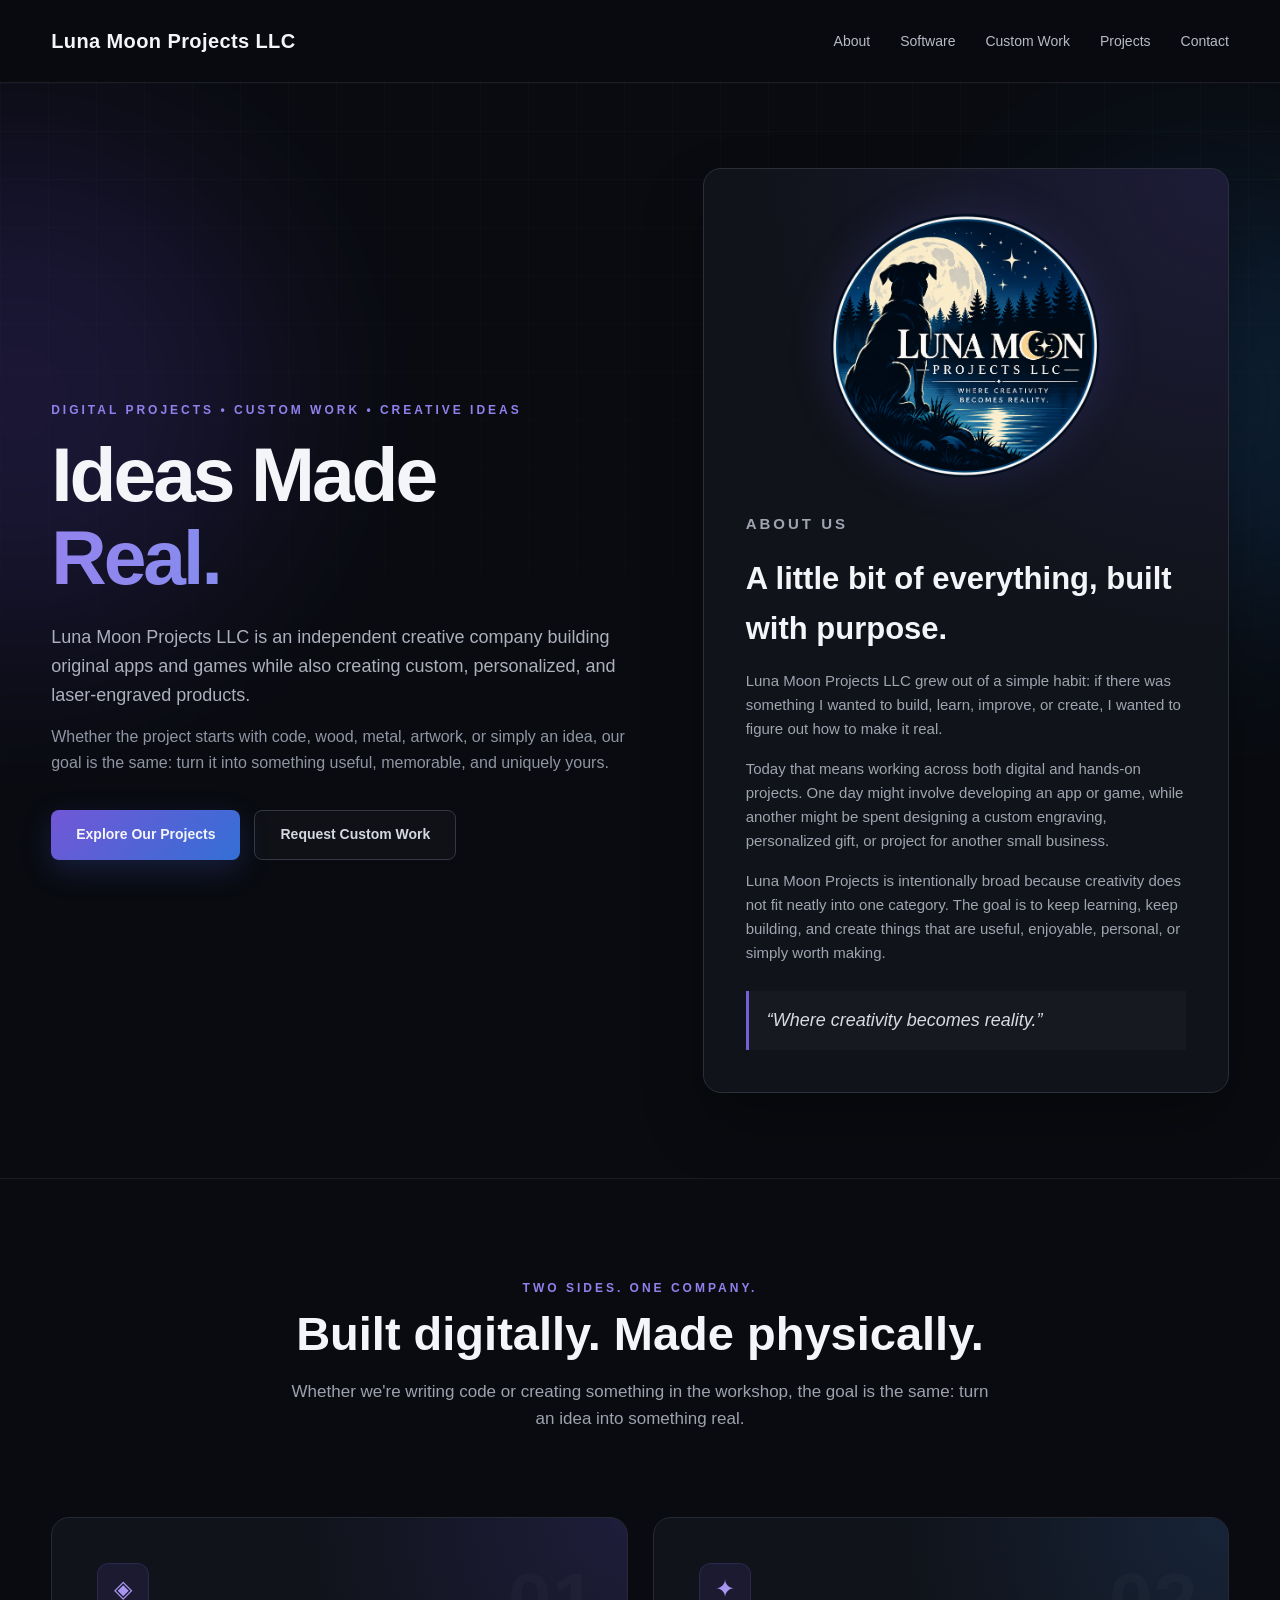
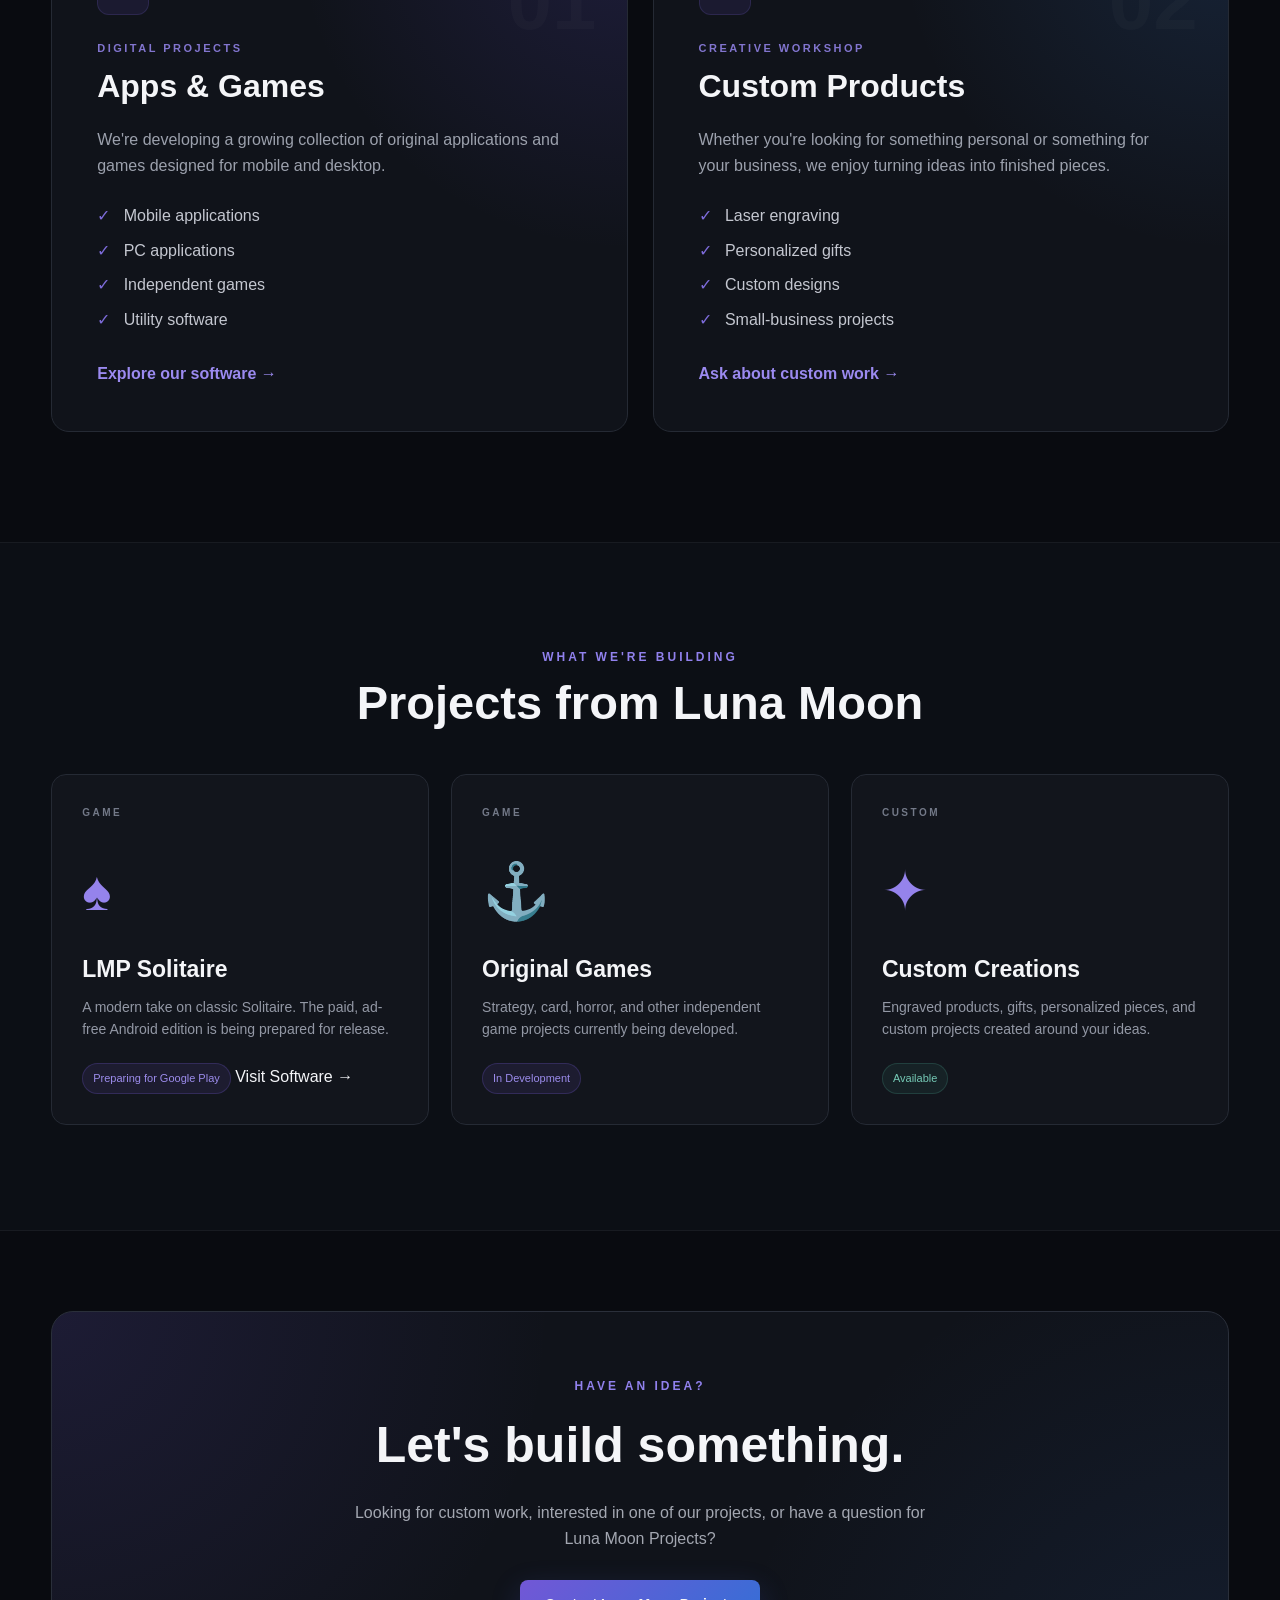
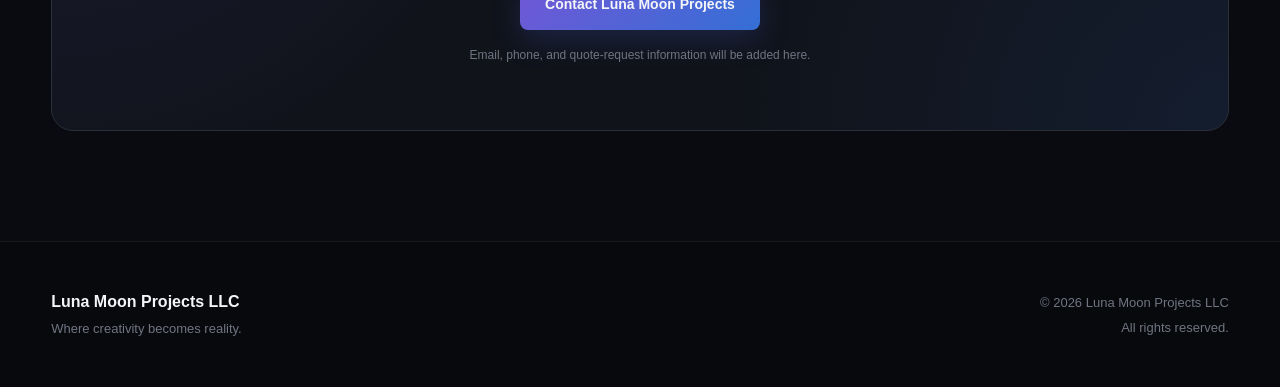
==== commit e8d9a756: "Revise navigation and project details for software focus Updated navigation links and project descri" ====
--- a/index.html
+++ b/index.html
@@ -25,7 +25,7 @@
 
         <nav class="main-nav">
             <a href="#home">About</a>
-            <a href="#digital">Apps & Games</a>
+            <a href="software/">Software</a>
             <a href="#custom">Custom Work</a>
             <a href="#projects">Projects</a>
             <a href="#contact">Contact</a>
@@ -219,9 +219,9 @@
 
             <a
                 class="text-link"
-                href="#projects"
+                href="software/"
             >
-                View projects →
+                Explore our software →
             </a>
 
         </article>
@@ -328,13 +328,17 @@
                 </h3>
 
                 <p>
-                    A clean, modern take on classic Solitaire being developed
-                    for mobile and desktop.
+                    A modern take on classic Solitaire. The paid,
+                    ad-free Android edition is being prepared for release.
                 </p>
 
                 <span class="status-badge">
-                    In Development
+                    Preparing for Google Play
                 </span>
+
+                <a class="project-link" href="software/">
+                    Visit Software →
+                </a>
 
             </article>
 
